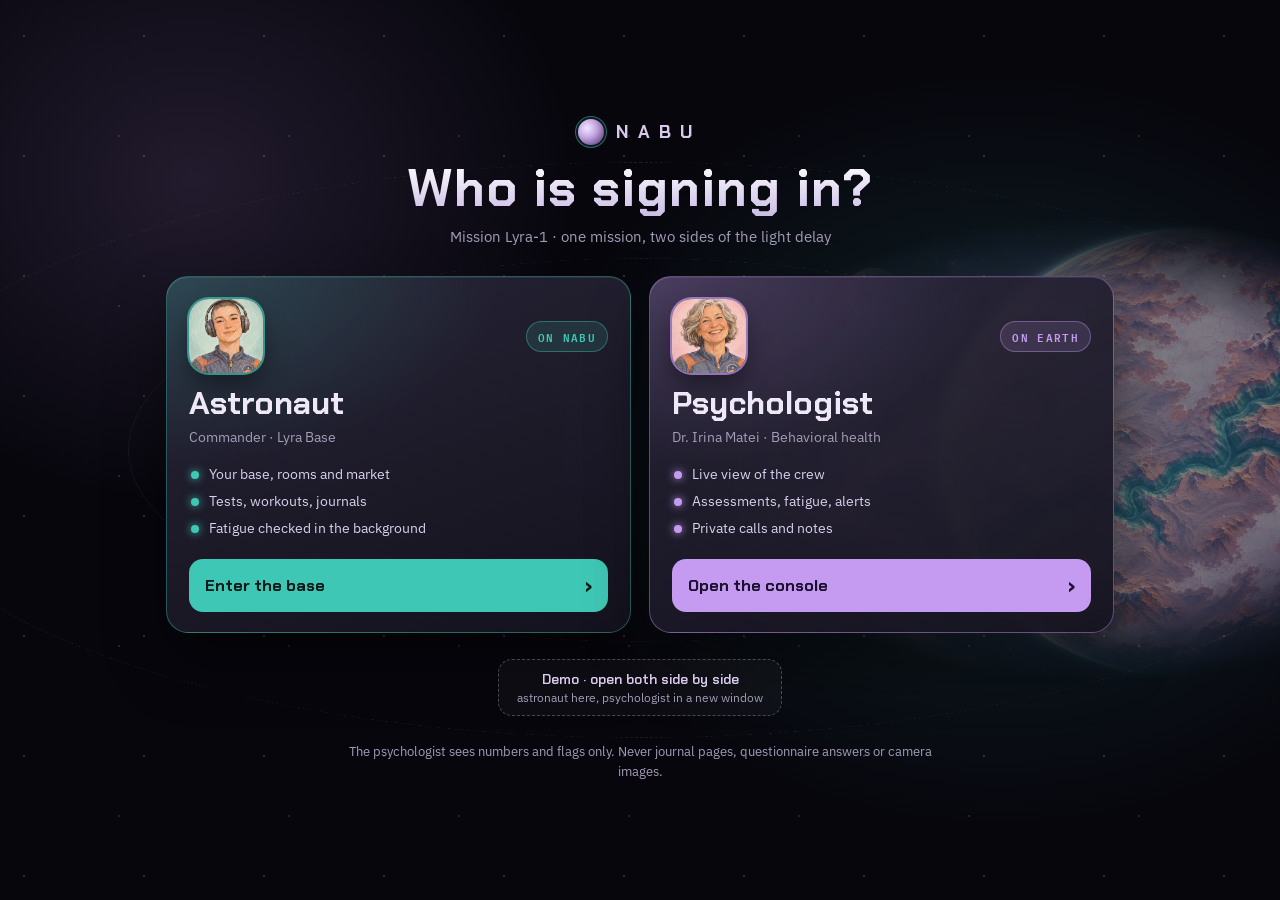
==== index.html @ 581e1020 "Nabu: astronaut health habitat game for NASA Space Apps Co-Authored-By: Claude Opus 5.5 <noreply@ant" ====
<!doctype html>
<html lang="en">
<head>
<meta charset="utf-8">
<meta name="viewport" content="width=device-width, initial-scale=1, viewport-fit=cover">
<title>Nabu</title>
<link rel="icon" href="data:image/svg+xml,%3Csvg xmlns='http://www.w3.org/2000/svg' viewBox='0 0 32 32'%3E%3Ccircle cx='16' cy='16' r='14' fill='%23c3a7e0'/%3E%3Ccircle cx='12' cy='12' r='5' fill='%23f3e6ff'/%3E%3C/svg%3E">
<link rel="preconnect" href="https://fonts.googleapis.com">
<link rel="preconnect" href="https://fonts.gstatic.com" crossorigin>
<link rel="stylesheet" href="https://fonts.googleapis.com/css2?family=Chakra+Petch:wght@500;600;700&family=IBM+Plex+Sans:wght@400;500;600&family=IBM+Plex+Mono:wght@400;500&family=Caveat:wght@400;600;700&display=swap">
<link rel="stylesheet" href="styles.css">
</head>
<body>
  <header class="hud">
    <button class="brand" id="brand" title="Back to the planet">
      <span class="brand-mark" aria-hidden="true"></span>
      <span class="brand-name">NABU</span>
    </button>
    <div class="hud-mission">
      <div class="hud-label">Mission Lyra-1</div>
      <div class="hud-day"><span id="hud-day">Day 1</span> <span class="hud-sep">/</span> <span id="hud-phase">Launch</span></div>
    </div>
    <div class="hud-spacer"></div>
    <button class="hud-coins" id="hud-coins" title="Earn coins">
      <span class="coin" aria-hidden="true"></span>
      <span id="hud-coins-val">0</span>
      <span class="hud-coins-plus">+</span>
    </button>
    <span class="cam-dot" id="cam-dot" hidden title="The camera measures fatigue in the background (numbers only, no images)"><i></i>camera</span>
    <div class="hud-sim">
      <button class="ghost" id="btn-next-day" title="Simulate one day passing (demo)">Next day ▸</button>
    </div>
  </header>

  <main class="stage" id="stage">
    <!-- PLANET -->
    <section class="view view-planet" id="view-planet">
      <div class="crumbs"><span>Nabu</span> <span>/</span> <span>Planet surface</span></div>
      <div class="map frame" id="map">
        <div class="scene">
          <img src="assets/map.webp" alt="The surface of planet Nabu from above, with the crews' bases">
          <div class="map-markers" id="map-markers"></div>
        </div>
        <div class="infocard" id="map-card" hidden></div>
      </div>
      <div class="view-caption">
        <h1>Planet Nabu</h1>
        <p>Seven crews, on seven ships, at the same time. Click your base to descend, or the others to read their journal.</p>
      </div>
    </section>

    <!-- BASE -->
    <section class="view view-base" id="view-base" hidden>
      <div class="crumbs"><button class="link" data-go="planet">Nabu</button> <span>/</span> <span>Lyra Base</span></div>
      <div class="base-wrap">
        <div class="base frame" id="base">
          <div class="scene">
            <img src="assets/base.webp" alt="Lyra Base from above: the central hub and five module sites" id="base-img">
            <div class="base-markers" id="base-markers"></div>
          </div>
          <div class="infocard" id="base-card" hidden></div>
        </div>
        <aside class="base-side">
          <h2>Lyra Base</h2>
          <p class="muted">You start with one module. The other sites stay a mystery until you build them with coins as the mission goes on.</p>
          <ol class="module-list" id="module-list"></ol>
          <div class="wellness" id="wellness-card"></div>
        </aside>
      </div>
    </section>

    <!-- CORRIDOR: the tube between rooms -->
    <section class="view view-corridor" id="view-corridor" hidden>
      <div class="crumbs"><button class="link" data-go="planet">Nabu</button> <span>/</span> <button class="link" data-go="base">Lyra Base</button> <span>/</span> <span>Connecting tube</span></div>
      <div class="corr frame" id="corr" data-state="open">
        <div class="scene">
          <img src="assets/corridor.webp" alt="Inside the connecting tube, looking at a round hatch">
          <div class="hatch-ring" aria-hidden="true"></div>
          <img class="hatch-lock" id="hatch-lock" src="assets/lock.webp" alt="Padlock" hidden>
        </div>
        <video id="corr-v" muted playsinline hidden></video>
        <div class="corr-sign" aria-live="polite"><span id="corr-name">Bedroom</span></div>
        <button class="corr-arrow prev" id="corr-prev" aria-label="Previous hatch">‹</button>
        <button class="corr-arrow next" id="corr-next" aria-label="Next hatch">›</button>
        <button class="corr-back" id="corr-back">‹ Back</button>
        <div class="hatch-plaque" id="hatch-plaque"></div>
        <nav class="tubemap" id="tubemap" aria-label="Tube map"></nav>
      </div>
    </section>

    <!-- ROOM -->
    <section class="view view-room" id="view-room" hidden>
      <div class="crumbs"><button class="link" data-go="planet">Nabu</button> <span>/</span> <button class="link" data-go="base">Lyra Base</button> <span>/</span> <span id="room-name">Module</span></div>
      <div class="room-stage">
        <button class="room-nav prev" id="room-prev" aria-label="Previous room">‹</button>
        <div class="room frame" id="room">
          <div class="scene">
            <img id="room-img" src="assets/room-living.webp" alt="">
            <div class="room-tint" id="room-tint"></div>
            <div class="room-decor" id="room-decor"></div>
            <div class="room-hotspots" id="room-hotspots"></div>
            <div class="wall-ui" id="wall-ui" hidden></div>
            <div id="tv-layer" hidden>
              <div id="tv-glass">
                <iframe id="tv-app" title="Nabu Health on the TV"></iframe>
                <div class="tv-beam"></div><div class="tv-sheen"></div>
                <div id="tv-osd" role="status" aria-live="polite"></div>
              </div>
            </div>
          </div>
          <div id="tv-kbwrap" hidden><div id="tv-kb" aria-label="Keyboard: only Backspace works"></div></div>
          <div class="room-ui" id="room-ui"></div>
          <canvas id="dust" aria-hidden="true"></canvas>
          <div class="doorwipe" id="doorwipe" aria-hidden="true"></div>
          <div class="room-banner" id="room-banner" hidden></div>
          <div class="room-caption" id="room-caption"></div>
      <div class="room-bar overlay">
        <div class="room-bar-group">
          <span class="hud-label">Light</span>
          <div class="seg" id="light-seg">
            <button data-light="warm">Warm</button><button data-light="neutral">Neutral</button><button data-light="cool">Cool</button>
          </div>
        </div>
        <button class="primary" id="btn-shop">Market</button>
        <button class="secondary" id="btn-earn">Earn coins</button>
        
      </div>
        </div>
        <button class="room-nav next" id="room-next" aria-label="Next room">›</button>
      </div>
      <div class="filmstrip" id="filmstrip"></div>
      <nav class="roomline" id="roomline" aria-label="Go straight to a room"></nav>
    </section>
  </main>

  <!-- PANEL (drawer) -->
  <div class="scrim" id="scrim" hidden></div>
  <aside class="panel" id="panel" hidden aria-modal="true" role="dialog">
    <span class="tab-cam" aria-hidden="true"></span>
    <div class="panel-head">
      <button class="ghost" id="panel-back" hidden>‹ Back</button>
      <h2 id="panel-title">Panel</h2>
      <button class="ghost close" id="panel-close" aria-label="Close">✕</button>
    </div>
    <div class="panel-body" id="panel-body"></div>
  </aside>

  <div class="toasts" id="toasts" aria-live="polite"></div>

  <!-- ACCOUNT GATE: astronaut or psychologist -->
  <div class="gate" id="gate">
    <div class="gate-bg" aria-hidden="true"><img src="assets/planet-space.webp" alt=""><i class="gate-glow"></i><i class="gate-orbit o1"></i><i class="gate-orbit o2"></i></div>
    <div class="gate-in">
      <div class="gate-brand"><span class="brand-mark"></span><span>NABU</span></div>
      <h1 class="gate-title">Who is signing in?</h1>
      <p class="gate-sub">Mission Lyra-1 · one mission, two sides of the light delay</p>
      <div class="gate-cards">
        <button class="gate-card astro" id="gate-astro" style="--d:.15s">
          <span class="gc-shine"></span>
          <span class="gc-top"><span class="av gc-av" style="--ax:2;--ay:3"></span><span class="gc-tag">On Nabu</span></span>
          <span class="gc-name">Astronaut</span>
          <span class="gc-who">Commander · Lyra Base</span>
          <span class="gc-list"><i>Your base, rooms and market</i><i>Tests, workouts, journals</i><i>Fatigue checked in the background</i></span>
          <span class="gc-go">Enter the base <b>›</b></span>
        </button>
        <button class="gate-card psy" id="gate-psy" style="--d:.28s">
          <span class="gc-shine"></span>
          <span class="gc-top"><span class="av gc-av" style="--ax:3;--ay:3"></span><span class="gc-tag">On Earth</span></span>
          <span class="gc-name">Psychologist</span>
          <span class="gc-who">Dr. Irina Matei · Behavioral health</span>
          <span class="gc-list"><i>Live view of the crew</i><i>Assessments, fatigue, alerts</i><i>Private calls and notes</i></span>
          <span class="gc-go">Open the console <b>›</b></span>
        </button>
      </div>
      <button class="gate-both" id="gate-both">Demo · open both side by side <span>astronaut here, psychologist in a new window</span></button>
      <p class="gate-foot">The psychologist sees numbers and flags only. Never journal pages, questionnaire answers or camera images.</p>
    </div>
  </div>

  <!-- INTRO -->
  <div class="intro" id="intro">
    <div class="scene"><img id="intro-planet" src="assets/planet-space.webp" alt="Planet Nabu seen from orbit"></div>
    <canvas id="intro-stars" aria-hidden="true"></canvas>
    <div class="intro-vignette" aria-hidden="true"></div>
    <div class="intro-copy">
      <div class="intro-ey">Mission Lyra-1 · 180 days</div>
      <h1 class="intro-logo" aria-label="Nabu"><span>N</span><span>A</span><span>B</span><span>U</span></h1>
      <p class="intro-sub">Your base on a faraway planet. Look after yourself, and it grows with you.</p>
      <div class="intro-actions"><button class="primary intro-go" id="intro-go">Begin descent <span>▸</span></button><button class="link" id="intro-skip">Skip intro</button></div>
    </div>
  </div>

  <!-- Cloud gate: the intro clip ends in clouds, which part over the surface -->
  <div class="cloudgate" id="cloudgate" hidden aria-hidden="true">
    <img id="cg-map" class="cg-map" src="assets/map.webp" alt="">
    <img id="cg-sea" class="cg-sea" src="assets/clouds.webp" alt="">
    <img id="cg-left" class="cg-bank left" src="assets/cloud-bank.webp" alt="">
    <img id="cg-right" class="cg-bank right" src="assets/cloud-bank.webp" alt="">
    <img id="cg-mist" class="cg-mist" src="assets/cloud-wisp.webp" alt="">
  </div>

  <!-- In-frame clip: plays inside the current view's frame and glides to the next view's frame -->
  <div class="flight" id="flight" hidden>
    <video id="flight-v" muted playsinline preload="auto"></video>
    <div class="flight-title" id="flight-title"></div>
    <button class="flight-skip" id="flight-skip">Skip ▸</button>
  </div>

  <!-- Cinematic transition: a Higgsfield clip, or a CSS zoom if the clip is missing -->
  <div class="cine" id="cine" hidden>
    <video id="cine-v" muted playsinline preload="auto"></video>
    <div class="cine-title" id="cine-title"></div>
    <button class="cine-skip" id="cine-skip">Skip ▸</button>
  </div>

  <script>window.NABU_EMBED = true;</script>
  <script src="monitor.js"></script>
  <script type="module" src="app.js"></script>
</body>
</html>
---- styles.css ----
/* Nabu — layout: fixed HUD over a full-bleed stage (planet map → base → room), tools open in a right drawer. */
:root {
  --night: #15131f;        /* page ground, deep space indigo */
  --hull: #1f1c2c;         /* panels */
  --hull-2: #2a2639;       /* raised */
  --line: #3a3550;
  --regolith: #d9c9ea;     /* Nabu lavender, primary text tint */
  --fg: #efe9f7;
  --muted: #a59cb8;
  --canyon: #3fc7b5;       /* teal accent from the canyons */
  --canyon-dim: #1f6f66;
  --coin: #f2c14e;
  --rose: #e8798a;         /* warnings */
  --good: #6fd38f;
  --font-display: "Chakra Petch", "Segoe UI", system-ui, sans-serif;
  --font-body: "IBM Plex Sans", "Segoe UI", system-ui, sans-serif;
  --font-mono: "IBM Plex Mono", ui-monospace, Consolas, monospace;
  --r: 10px;
  color-scheme: dark;
}
* { box-sizing: border-box; }
html, body { height: 100%; }
body {
  margin: 0; background: var(--night); color: var(--fg);
  font: 15px/1.5 var(--font-body);
  display: flex; flex-direction: column; overflow: hidden;
}
button { font: inherit; color: inherit; cursor: pointer; }
button:focus-visible, input:focus-visible, textarea:focus-visible, select:focus-visible { outline: 2px solid var(--canyon); outline-offset: 2px; }
[hidden] { display: none !important; }
h1, h2, h3 { font-family: var(--font-display); letter-spacing: .02em; text-wrap: balance; margin: 0; }
.muted { color: var(--muted); }
.small { font-size: 13px; }
.mono { font-family: var(--font-mono); font-variant-numeric: tabular-nums; }

/* buttons */
.primary, .ghost, .secondary {
  border-radius: 8px; padding: 8px 14px; border: 1px solid transparent; font-weight: 500;
}
.primary { background: var(--canyon); color: #062420; border-color: var(--canyon); }
.primary:hover { filter: brightness(1.08); }
.primary:disabled { background: var(--hull-2); color: var(--muted); border-color: var(--line); cursor: not-allowed; }
.secondary { background: var(--hull-2); border-color: var(--line); }
.secondary:hover { border-color: var(--canyon-dim); }
.ghost { background: transparent; border-color: var(--line); color: var(--regolith); }
.ghost:hover { border-color: var(--canyon-dim); }
.link { background: none; border: 0; padding: 0; color: var(--canyon); }
.link:hover { text-decoration: underline; }

/* HUD */
.hud {
  display: flex; align-items: center; gap: 14px; flex-wrap: wrap;
  padding: 10px max(16px, env(safe-area-inset-right, 0px)) 10px max(16px, env(safe-area-inset-left, 0px));
  background: linear-gradient(180deg, #1b1828, #15131f); border-bottom: 1px solid var(--line);
  position: relative; z-index: 5;
}
.brand { display: flex; align-items: center; gap: 10px; background: none; border: 0; padding: 0; }
.brand-mark { width: 26px; height: 26px; border-radius: 50%;
  background: radial-gradient(circle at 35% 35%, #f3e6ff, #c3a7e0 40%, #7a5c9c 75%); box-shadow: 0 0 0 2px var(--night), 0 0 0 3px var(--canyon-dim); }
.brand-name { font-family: var(--font-display); font-weight: 700; font-size: 20px; letter-spacing: .22em; }
.hud-label { font-size: 11px; text-transform: uppercase; letter-spacing: .12em; color: var(--muted); }
.hud-day { font-family: var(--font-display); font-weight: 600; }
.hud-sep { color: var(--line); }
.hud-spacer { flex: 1; }
.hud-token, .hud-coins {
  display: flex; align-items: center; gap: 8px; padding: 6px 12px; border-radius: 999px;
  background: var(--hull); border: 1px solid var(--line);
}
.hud-token:hover, .hud-coins:hover { border-color: var(--canyon-dim); }
.tk-sym { font-family: var(--font-display); font-weight: 700; color: var(--canyon); }
.tk-val { font-family: var(--font-mono); }
.tk-chg { font-family: var(--font-mono); font-size: 12px; }
.up { color: var(--good); } .down { color: var(--rose); }
.hud-coins { font-family: var(--font-mono); font-weight: 500; font-size: 16px; }
.hud-coins-plus { width: 20px; height: 20px; border-radius: 50%; display: grid; place-items: center; background: var(--coin); color: #3a2a00; font-weight: 700; font-size: 14px; line-height: 1; }
.coin { width: 16px; height: 16px; border-radius: 50%; background: radial-gradient(circle at 35% 35%, #fff2c4, var(--coin) 55%, #b9851b); box-shadow: inset 0 0 0 2px #d9a22e; display: inline-block; flex: none; }
.coin-pop { animation: pop .5s ease; }
@keyframes pop { 40% { transform: scale(1.18); } }

/* stage & views */
.stage { flex: 1; position: relative; overflow: auto; }
.view { min-height: 100%; padding: 16px max(16px, env(safe-area-inset-right, 0px)) 24px max(16px, env(safe-area-inset-left, 0px)); display: flex; flex-direction: column; gap: 14px; animation: fadein .35s ease; }
@keyframes fadein { from { opacity: .4; transform: scale(.985); } }
.crumbs { display: flex; gap: 8px; align-items: center; color: var(--muted); font-size: 14px; flex-wrap: wrap; }

/* planet */
.view-planet { align-items: center; justify-content: center; }
.map { position: relative; width: min(100%, 1200px, calc((100vh - 200px) * 1.787)); border-radius: 14px; overflow: hidden; box-shadow: 0 20px 60px rgba(0,0,0,.5); }
.map img { display: block; width: 100%; }
.map-markers { position: absolute; inset: 0; }
.base-marker { position: absolute; transform: translate(-50%, -50%); width: 9%; aspect-ratio: 1; border-radius: 50%; border: 2px dashed rgba(255,255,255,.0); background: none; padding: 0; }
.base-marker:hover, .base-marker:focus-visible { border-color: rgba(255,255,255,.75); }
.base-marker.mine { border: 2px solid var(--canyon); box-shadow: 0 0 0 6px rgba(63,199,181,.18); animation: pulse 2.4s ease-in-out infinite; }
@keyframes pulse { 50% { box-shadow: 0 0 0 12px rgba(63,199,181,.05); } }
.base-tag { position: absolute; left: 50%; top: 100%; transform: translate(-50%, 4px); white-space: nowrap; font-family: var(--font-display); font-size: 12px; font-weight: 600; padding: 2px 8px; border-radius: 6px; background: rgba(21,19,31,.82); color: var(--fg); pointer-events: none; }
.base-tag b { color: var(--canyon); font-weight: 700; }
.base-marker.mine .base-tag { background: var(--canyon); color: #062420; }
.view-caption { max-width: 640px; text-align: center; }
.view-caption h1 { font-size: 28px; }
.view-caption p { color: var(--muted); margin: 6px 0 0; }

/* base */
.base-wrap { display: grid; grid-template-columns: minmax(0, 1fr) 340px; gap: 20px; align-items: start; }
.base { position: relative; width: min(100%, calc(100vh - 190px)); aspect-ratio: 1; border-radius: 14px; overflow: hidden; justify-self: center; box-shadow: 0 20px 60px rgba(0,0,0,.5); }
.base img { width: 100%; height: 100%; display: block; transition: filter .6s ease; }
.base-markers { position: absolute; inset: 0; }
.module { position: absolute; transform: translate(-50%, -50%); border-radius: 50%; padding: 0; border: 2px solid transparent; background: transparent; display: grid; place-items: center; }
.module:hover, .module:focus-visible { border-color: var(--canyon); background: rgba(63,199,181,.12); }
.module.locked { background: rgba(14,12,22,.72); border: 2px dashed #6b6386; backdrop-filter: grayscale(1); }
.module.locked:hover { border-color: var(--coin); }
.module-label { font-family: var(--font-display); font-weight: 600; font-size: 13px; padding: 3px 8px; border-radius: 6px; background: rgba(21,19,31,.85); text-align: center; line-height: 1.25; }
.module.locked .module-label { background: none; color: var(--regolith); }
.module-label small { display: block; font-family: var(--font-mono); font-weight: 400; font-size: 11px; color: var(--coin); }
.base-side { background: var(--hull); border: 1px solid var(--line); border-radius: 14px; padding: 18px; display: flex; flex-direction: column; gap: 12px; min-width: 0; }
.module-list { list-style: none; margin: 0; padding: 0; display: flex; flex-direction: column; gap: 6px; }
.module-list li { display: flex; justify-content: space-between; gap: 8px; align-items: center; padding: 8px 10px; border-radius: 8px; background: var(--hull-2); font-size: 14px; }
.module-list li .st { font-family: var(--font-mono); font-size: 12px; color: var(--muted); }
.module-list li.open .st { color: var(--good); }
.wellness { border-top: 1px solid var(--line); padding-top: 12px; }
.wellness h3 { font-size: 15px; margin-bottom: 6px; }
.wellness p { margin: 0; font-size: 14px; color: var(--regolith); }

/* room */
.room { position: relative; width: min(calc(100% - 108px), calc((100vh - 300px) * 1.787)); aspect-ratio: 1344 / 752; border-radius: 14px; overflow: hidden; align-self: center; box-shadow: 0 20px 60px rgba(0,0,0,.5); max-width: 100%; }
.room img { width: 100%; height: 100%; display: block; object-fit: cover; transition: filter .6s ease; }
.room-tint { position: absolute; inset: 0; pointer-events: none; mix-blend-mode: soft-light; transition: background .5s; }
.room-hotspots, .room-decor { position: absolute; inset: 0; }
.room-decor { pointer-events: none; }
.hotspot { position: absolute; transform: translate(-50%, -50%); display: flex; align-items: center; gap: 8px; padding: 7px 12px 7px 8px; border-radius: 999px; border: 1px solid rgba(255,255,255,.35); background: rgba(21,19,31,.78); font-family: var(--font-display); font-weight: 600; font-size: 14px; white-space: nowrap; }
.hotspot::before { content: ""; width: 12px; height: 12px; border-radius: 50%; background: var(--canyon); box-shadow: 0 0 0 4px rgba(63,199,181,.3); animation: pulse 2s infinite; }
.hotspot:hover { background: var(--canyon); color: #062420; }
.decor { position: absolute; transform: translate(-50%, -100%); width: 9%; pointer-events: auto; cursor: grab; touch-action: none; filter: drop-shadow(0 6px 6px rgba(0,0,0,.35)); }
.decor:active { cursor: grabbing; }
.decor svg { width: 100%; height: auto; display: block; }
.room-bar { display: flex; align-items: center; gap: 14px; flex-wrap: wrap; justify-content: center; }
.room-bar-group { display: flex; align-items: center; gap: 8px; }
.seg { display: inline-flex; border: 1px solid var(--line); border-radius: 8px; overflow: hidden; }
.seg button { background: var(--hull); border: 0; padding: 6px 12px; color: var(--muted); }
.seg button.on { background: var(--hull-2); color: var(--fg); box-shadow: inset 0 -2px 0 var(--canyon); }

/* panel */
.scrim { position: fixed; inset: 0; background: rgba(8,6,14,.55); z-index: 48; }
.panel { position: fixed; top: 0; right: 0; bottom: 0; width: min(640px, 100%); z-index: 49; background: var(--hull); border-left: 1px solid var(--line); display: flex; flex-direction: column; animation: slidein .25s ease; padding-top: env(safe-area-inset-top, 0px); }
@keyframes slidein { from { transform: translateX(30px); opacity: .5; } }
.panel-head { display: flex; align-items: center; gap: 10px; padding: 14px 18px; border-bottom: 1px solid var(--line); }
.panel-head h2 { flex: 1; font-size: 20px; }
.close { padding: 4px 10px; }
.panel-body { flex: 1; overflow: auto; padding: 18px 18px 40px; display: flex; flex-direction: column; gap: 16px; }
.section-label { font-size: 11px; text-transform: uppercase; letter-spacing: .12em; color: var(--muted); margin: 6px 0 -6px; }
.card { background: var(--hull-2); border: 1px solid var(--line); border-radius: var(--r); padding: 14px; display: flex; flex-direction: column; gap: 8px; min-width: 0; }
.card h3 { font-size: 16px; }
.card p { margin: 0; }
.row { display: flex; gap: 10px; align-items: center; flex-wrap: wrap; }
.row.between { justify-content: space-between; }
.grid2 { display: grid; grid-template-columns: repeat(2, minmax(0, 1fr)); gap: 10px; }
.tile { text-align: left; background: var(--hull-2); border: 1px solid var(--line); border-radius: var(--r); padding: 14px; display: flex; flex-direction: column; gap: 4px; }
.tile:hover { border-color: var(--canyon); }
.tile .t { font-family: var(--font-display); font-weight: 600; font-size: 16px; }
.tile .d { font-size: 13px; color: var(--muted); }
.tile .r { font-family: var(--font-mono); font-size: 13px; color: var(--coin); margin-top: 4px; }
.tile.done { opacity: .7; }
.tile.done .r { color: var(--good); }
.pill { display: inline-flex; align-items: center; gap: 6px; font-size: 12px; padding: 2px 8px; border-radius: 999px; background: var(--night); border: 1px solid var(--line); color: var(--muted); }
.pill.good { color: var(--good); border-color: #2f6b45; }
.pill.warn { color: var(--coin); border-color: #6b5520; }
.pill.bad { color: var(--rose); border-color: #6b2f3a; }
.pill.private { color: var(--canyon); border-color: var(--canyon-dim); }
.card > .pill, .tile > .pill { align-self: flex-start; }
.check { display: flex; gap: 10px; align-items: flex-start; padding: 10px; border-radius: 8px; background: var(--night); border: 1px solid var(--line); }
.check input { margin-top: 3px; accent-color: var(--canyon); width: 18px; height: 18px; flex: none; }
.check .meta { font-family: var(--font-mono); font-size: 12px; color: var(--coin); margin-left: auto; white-space: nowrap; }
.check.done { opacity: .65; }
.bar { height: 8px; border-radius: 999px; background: var(--night); overflow: hidden; }
.bar > i { display: block; height: 100%; background: var(--canyon); border-radius: inherit; transition: width .4s; }
textarea, input[type=text], input[type=number], select { width: 100%; background: var(--night); color: var(--fg); border: 1px solid var(--line); border-radius: 8px; padding: 10px 12px; font: inherit; }
textarea { min-height: 180px; resize: vertical; line-height: 1.6; }
label.f { display: flex; flex-direction: column; gap: 6px; font-size: 13px; color: var(--muted); }
.entry { padding: 12px; border-radius: 8px; background: var(--night); border: 1px solid var(--line); }
.entry .when { font-family: var(--font-mono); font-size: 12px; color: var(--muted); }
.entry p { margin: 6px 0 0; white-space: pre-wrap; }
.book { display: flex; gap: 12px; align-items: flex-start; }
.book-cover { width: 54px; height: 74px; border-radius: 4px 8px 8px 4px; flex: none; display: grid; place-items: end start; padding: 6px; font-family: var(--font-display); font-size: 10px; font-weight: 700; color: rgba(255,255,255,.9); box-shadow: inset 4px 0 0 rgba(0,0,0,.25); }
.chapter { border-left: 2px solid var(--canyon-dim); padding: 4px 0 4px 12px; }
.chapter h4 { margin: 0; font-family: var(--font-display); font-size: 15px; }
.chapter p { margin: 6px 0 0; white-space: pre-wrap; color: var(--regolith); }
.reactions { display: flex; gap: 6px; margin-top: 8px; flex-wrap: wrap; }
.reactions button { background: var(--night); border: 1px solid var(--line); border-radius: 999px; padding: 2px 10px; font-size: 13px; color: var(--muted); }
.reactions button.on { border-color: var(--canyon); color: var(--canyon); }
table.data { width: 100%; border-collapse: collapse; font-size: 13px; }
table.data th, table.data td { text-align: left; padding: 6px 8px; border-bottom: 1px solid var(--line); }
table.data th { font-weight: 500; color: var(--muted); font-size: 12px; text-transform: uppercase; letter-spacing: .06em; }
table.data td.n { font-family: var(--font-mono); font-variant-numeric: tabular-nums; }
.scroll-x { overflow-x: auto; }
.chart { width: 100%; height: auto; display: block; }
.legend { display: flex; flex-wrap: wrap; gap: 6px 14px; font-size: 12px; color: var(--muted); }
.legend span { display: inline-flex; align-items: center; gap: 6px; }
.legend i { width: 12px; height: 3px; border-radius: 2px; display: inline-block; }
.podium { display: grid; grid-template-columns: repeat(3, 1fr); gap: 8px; align-items: end; text-align: center; }
.podium div { background: var(--night); border: 1px solid var(--line); border-radius: 8px 8px 0 0; padding: 8px 4px; font-size: 13px; }
.podium .p1 { min-height: 110px; border-color: var(--coin); }
.podium .p2 { min-height: 86px; }
.podium .p3 { min-height: 70px; }
.podium b { font-family: var(--font-display); display: block; font-size: 15px; }
.slider-row { display: grid; grid-template-columns: 130px 1fr 34px; gap: 10px; align-items: center; font-size: 14px; }
.slider-row input { accent-color: var(--canyon); width: 100%; }

/* games */
.arena { position: relative; height: 300px; border-radius: var(--r); background: radial-gradient(ellipse at 50% 120%, #3b2d55, #120f1c 70%); border: 1px solid var(--line); overflow: hidden; user-select: none; display: grid; place-items: center; text-align: center; }
.arena .msg { font-family: var(--font-display); font-size: 18px; padding: 0 20px; }
.meteor { position: absolute; width: 64px; height: 64px; border-radius: 50%; background: radial-gradient(circle at 35% 35%, #ffe2b8, #f08a4b 50%, #7a2e1a); box-shadow: 0 0 30px 8px rgba(240,138,75,.45); transform: translate(-50%, -50%); }
.panelgrid { display: grid; grid-template-columns: repeat(3, 72px); gap: 10px; justify-content: center; }
.panelgrid button { width: 72px; height: 72px; border-radius: 10px; background: #241f33; border: 1px solid var(--line); }
.panelgrid button.lit { background: var(--canyon); box-shadow: 0 0 20px rgba(63,199,181,.6); }
.panelgrid button.bad { background: var(--rose); }

/* exercise */
.cam { position: relative; border-radius: var(--r); overflow: hidden; background: #000; aspect-ratio: 4/3; }
.cam video, .cam canvas { position: absolute; inset: 0; width: 100%; height: 100%; object-fit: cover; transform: scaleX(-1); }
.cam-overlay { position: absolute; left: 10px; right: 10px; top: 10px; display: flex; justify-content: space-between; align-items: flex-start; gap: 8px; pointer-events: none; }
.counter { font-family: var(--font-display); font-weight: 700; font-size: 44px; line-height: 1; padding: 8px 14px; border-radius: 10px; background: rgba(21,19,31,.8); }
.counter small { display: block; font-size: 12px; font-weight: 500; color: var(--muted); font-family: var(--font-body); }
.counter.flash-good { background: rgba(47,140,80,.9); }
.counter.flash-bad { background: rgba(170,60,75,.9); }
.cam-tip { font-size: 14px; padding: 8px 12px; border-radius: 8px; background: rgba(21,19,31,.85); max-width: 60%; }
.cam-empty { position: absolute; inset: 0; display: grid; place-items: center; text-align: center; color: var(--muted); padding: 20px; }
.reps { display: flex; gap: 4px; flex-wrap: wrap; }
.reps i { width: 18px; height: 18px; border-radius: 4px; background: var(--night); border: 1px solid var(--line); }
.reps i.ok { background: var(--good); border-color: var(--good); }
.reps i.no { background: var(--rose); border-color: var(--rose); }

/* ── cinematic layer ── */
.frame { position: relative; }
.scene { position: relative; width: 100%; height: 100%; transform-origin: 50% 50%; animation: drift 40s ease-in-out infinite alternate; }
@keyframes drift { from { transform: scale(1) translate(0, 0); } to { transform: scale(1.045) translate(-1.1%, -0.7%); } }
.scene.arrive { animation: arrive 1.1s cubic-bezier(.2,.7,.2,1) both, drift 40s 1.1s ease-in-out infinite alternate; }
@keyframes arrive { from { transform: scale(1.14); filter: blur(6px) brightness(.6); } to { transform: scale(1); filter: none; } }
.scene.dive { animation: none; transition: transform .9s cubic-bezier(.6,0,.4,1), filter .9s ease; filter: brightness(.25) blur(3px); }
.infocard {
  position: absolute; z-index: 3; width: 230px; padding: 12px 14px; border-radius: 10px; pointer-events: none;
  background: rgba(17,15,26,.86); border: 1px solid rgba(217,201,234,.25); backdrop-filter: blur(8px);
  box-shadow: 0 16px 40px rgba(0,0,0,.45); animation: cardin .25s ease both; font-size: 13px; color: var(--regolith);
}
@keyframes cardin { from { opacity: 0; transform: translateY(6px); } }
.infocard .ey { font-size: 10px; text-transform: uppercase; letter-spacing: .16em; color: var(--muted); }
.infocard .nm { font-family: var(--font-display); font-weight: 700; font-size: 18px; color: var(--fg); margin: 2px 0 6px; }
.infocard .kv { display: grid; grid-template-columns: repeat(3, 1fr); gap: 6px; padding: 8px 0; border-block: 1px solid rgba(217,201,234,.15); margin-bottom: 6px; }
.infocard .kv b { display: block; font-family: var(--font-mono); font-weight: 500; font-size: 14px; color: var(--fg); }
.infocard .kv span { font-size: 10px; color: var(--muted); text-transform: uppercase; letter-spacing: .08em; }
.infocard .cta { color: var(--canyon); font-weight: 500; }
.room::after { content: ""; position: absolute; inset: auto 0 0 0; height: 32%; background: linear-gradient(transparent, rgba(10,8,18,.7)); pointer-events: none; z-index: 1; }
.room-caption { position: absolute; left: 18px; bottom: 16px; z-index: 2; pointer-events: none; text-shadow: 0 2px 12px rgba(0,0,0,.6); animation: cardin .8s .3s ease both; }
.room-caption .ey { font-size: 11px; text-transform: uppercase; letter-spacing: .2em; color: rgba(255,255,255,.75); }
.room-caption .nm { font-family: var(--font-display); font-weight: 600; font-size: clamp(20px, 3vw, 34px); color: #fff; line-height: 1.1; }
.cine { position: fixed; inset: 0; z-index: 60; background: #000; opacity: 0; transition: opacity .45s ease; display: grid; place-items: center; }
.cine.in { opacity: 1; }
.cine.out { opacity: 0; transition-duration: .7s; }
.cine video { position: absolute; inset: 0; width: 100%; height: 100%; object-fit: cover; }
.cine-title { position: absolute; left: max(28px, env(safe-area-inset-left, 0px)); bottom: calc(36px + env(safe-area-inset-bottom, 0px)); text-shadow: 0 2px 18px rgba(0,0,0,.7); }
.cine-title .ey { font-size: 12px; text-transform: uppercase; letter-spacing: .24em; color: rgba(255,255,255,.75); animation: cardin .6s .3s ease both; }
.cine-title .nm { font-family: var(--font-display); font-weight: 700; font-size: clamp(30px, 5vw, 56px); color: #fff; animation: cardin .7s .5s ease both; }
.cine-skip { position: absolute; right: max(20px, env(safe-area-inset-right, 0px)); bottom: calc(28px + env(safe-area-inset-bottom, 0px)); background: rgba(0,0,0,.45); color: #fff; border: 1px solid rgba(255,255,255,.35); border-radius: 999px; padding: 8px 16px; }

/* ── animated notebook ── */
.notebook {
  --ink: #233a86; --paper: #fbf5e6; --rule: #c5d3ea; --margin: #e49a9a; --lh: 34px;
  position: relative; color: var(--ink); font-family: "Caveat", "Segoe Print", cursive; font-size: 25px; line-height: var(--lh);
  background-color: var(--paper);
  background-image:
    linear-gradient(90deg, transparent 58px, var(--margin) 58px, var(--margin) 60px, transparent 60px),
    repeating-linear-gradient(180deg, transparent 0, transparent calc(var(--lh) - 1px), var(--rule) calc(var(--lh) - 1px), var(--rule) var(--lh));
  background-position: 0 0, 0 var(--rule-offset, 26px);
  padding: 26px 22px 30px 74px; border-radius: 4px 14px 14px 4px;
  box-shadow: inset 18px 0 30px -18px rgba(80,60,30,.35), 0 18px 40px rgba(0,0,0,.45), 0 2px 0 #e7dcc3, 0 4px 0 #d9ccaf;
  perspective: 1800px;
}
.notebook::before { /* spiral */
  content: ""; position: absolute; left: 10px; top: 14px; bottom: 14px; width: 30px;
  background: radial-gradient(circle at 15px 17px, #2a2639 0 6px, transparent 6.5px) 0 0 / 30px var(--lh) repeat-y;
}
.notebook::after {
  content: ""; position: absolute; left: 4px; top: 14px; bottom: 14px; width: 26px; pointer-events: none;
  background: repeating-linear-gradient(180deg, transparent 0 9px, #8d8aa0 9px 12px, #c9c6d6 12px 14px, transparent 14px var(--lh));
  border-radius: 6px; opacity: .9;
}
.nb-head { display: flex; justify-content: space-between; gap: 10px; font-size: 22px; color: #6a5a8c; height: var(--lh); }
.nb-head .lock { font-family: var(--font-body); font-size: 11px; text-transform: uppercase; letter-spacing: .14em; color: #3e8c7f; align-self: center; }
.nb-title { font-weight: 700; font-size: 30px; height: var(--lh); white-space: nowrap; overflow: hidden; text-overflow: ellipsis; }
.nb-input, .nb-line {
  display: block; width: 100%; border: 0; outline: 0; background: transparent; color: var(--ink); caret-color: var(--ink);
  font: inherit; line-height: var(--lh); padding: 0; resize: none; min-height: calc(var(--lh) * 7);
}
.nb-line { min-height: 0; height: var(--lh); font-weight: 700; font-size: 28px; }
.nb-input::placeholder, .nb-line::placeholder { color: #9aa6c4; }
.nb-text { white-space: pre-wrap; overflow-wrap: anywhere; position: relative; }
.nb-text .w { white-space: nowrap; }
.nb-text .c { opacity: 0; display: inline-block; animation: ink .32s ease-out forwards; }
.nb-text .c.sp { width: .28em; }
@keyframes ink { 0% { opacity: 0; filter: blur(2px); transform: translateY(2px) scale(1.15); } 60% { opacity: 1; filter: blur(.3px); } 100% { opacity: 1; filter: none; transform: none; } }
.nb-page { position: relative; transform-origin: left center; backface-visibility: hidden; }
.nb-page.turn { animation: pageturn .75s cubic-bezier(.5,0,.6,1) forwards; }
@keyframes pageturn { 0% { transform: rotateY(0); } 40% { box-shadow: -30px 0 40px rgba(0,0,0,.2); } 100% { transform: rotateY(-100deg); opacity: 0; } }
.nb-page.fresh { animation: pagein .45s ease both; }
@keyframes pagein { from { opacity: 0; transform: translateX(14px); } }
.nb-cover {
  position: absolute; inset: 0; z-index: 4; border-radius: 4px 14px 14px 4px; transform-origin: left center;
  background: radial-gradient(ellipse at 30% 20%, #5a3f7a, #2c1f40 70%); box-shadow: inset 0 0 0 3px #43305e, inset 0 0 0 5px #b89a54;
  display: flex; flex-direction: column; align-items: center; justify-content: center; gap: 6px; color: #e9d7a6;
  animation: coveropen 1.15s .2s cubic-bezier(.6,.05,.3,1) forwards;
}
.nb-cover span { font-family: "Caveat", cursive; font-weight: 700; font-size: 48px; }
.nb-cover small { font-family: var(--font-body); font-size: 11px; letter-spacing: .2em; text-transform: uppercase; opacity: .8; }
@keyframes coveropen { 0% { transform: rotateY(0); } 70% { opacity: 1; } 100% { transform: rotateY(-160deg); opacity: 0; visibility: hidden; } }
.nb-pen { position: absolute; left: 0; top: 0; width: 46px; pointer-events: none; z-index: 5; transition: opacity .4s; filter: drop-shadow(2px 4px 3px rgba(0,0,0,.3)); }
.nb-pen.gone { opacity: 0; }
.nb-entries { display: flex; flex-direction: column; gap: 18px; }
.nb-entry { padding-top: 18px; }
.nb-meta { font-family: var(--font-body); font-size: 12px; color: #6a5a8c; display: flex; gap: 8px; align-items: center; flex-wrap: wrap; line-height: 1.4; margin-top: 6px; }
.nb-react { display: flex; gap: 6px; flex-wrap: wrap; margin-top: 8px; }
.nb-react button { font-family: "Caveat", cursive; font-size: 20px; background: transparent; border: 1.5px solid #b7c3df; color: var(--ink); border-radius: 999px; padding: 0 12px; line-height: 30px; }
.nb-react button.on { background: #233a86; color: var(--paper); border-color: #233a86; }
.nb-actions { display: flex; justify-content: space-between; align-items: center; gap: 10px; flex-wrap: wrap; }
@media (max-width: 520px) { .notebook { font-size: 22px; padding-left: 62px; } }

/* ── rooms: navigation, filmstrip, wall screen, items ── */
.room-stage { display: flex; align-items: center; gap: 10px; justify-content: center; }
.room-stage .room { flex: 0 1 auto; }
.room-nav { flex: none; width: 44px; height: 88px; border-radius: 12px; border: 1px solid var(--line); background: var(--hull); color: var(--regolith); font-size: 30px; line-height: 1; }
.room-nav:hover { border-color: var(--canyon); color: var(--fg); background: var(--hull-2); }
.scene.to-left { animation: none; transition: transform .26s ease-in, opacity .26s ease-in; transform: translateX(-6%) scale(1.02); opacity: 0; }
.scene.to-right { animation: none; transition: transform .26s ease-in, opacity .26s ease-in; transform: translateX(6%) scale(1.02); opacity: 0; }
.scene.from-right { animation: fromR .45s cubic-bezier(.2,.7,.2,1) both, drift 40s .45s ease-in-out infinite alternate; }
.scene.from-left { animation: fromL .45s cubic-bezier(.2,.7,.2,1) both, drift 40s .45s ease-in-out infinite alternate; }
@keyframes fromR { from { transform: translateX(7%) scale(1.02); opacity: 0; } }
@keyframes fromL { from { transform: translateX(-7%) scale(1.02); opacity: 0; } }
.filmstrip { display: flex; gap: 8px; justify-content: center; flex-wrap: wrap; }
.film { width: 112px; aspect-ratio: 16/9; border-radius: 8px; border: 2px solid transparent; background: var(--hull) center/cover no-repeat; position: relative; overflow: hidden; padding: 0; opacity: .7; transition: opacity .2s, border-color .2s, transform .2s; }
.film:hover { opacity: 1; transform: translateY(-2px); }
.film.on { border-color: var(--canyon); opacity: 1; }
.film span { position: absolute; left: 0; right: 0; bottom: 0; font-size: 11px; padding: 2px 6px; background: linear-gradient(transparent, rgba(0,0,0,.75)); text-align: left; }
.film.locked { background: repeating-linear-gradient(45deg, #1f1c2c 0 8px, #24203a 8px 16px); border: 1px dashed #6b6386; display: grid; place-items: center; }
.film.locked span { position: static; background: none; font-family: var(--font-display); font-size: 22px; color: var(--muted); text-align: center; }
/* wall screen: a plain token table sitting exactly on the glass */
.wallscreen { position: absolute; z-index: 30; border: 0; padding: 0; border-radius: 1px; background: linear-gradient(170deg, #101b42 0%, #0a1030 100%); overflow: hidden; color: #d7e4ff; text-align: left; container-type: size; cursor: pointer; transition: box-shadow .25s, filter .25s; }
.wallscreen::after { content: ""; position: absolute; inset: 0; pointer-events: none; background: linear-gradient(115deg, rgba(255,255,255,.08), transparent 35%); }
.wallscreen:hover { filter: brightness(1.12); box-shadow: 0 0 0 2px rgba(63,199,181,.8), 0 0 24px rgba(63,199,181,.35); }
.ws-title { display: flex; justify-content: space-between; align-items: baseline; gap: 4cqw; white-space: nowrap; font: 600 min(10cqh, 8cqw)/1.2 var(--font-display); letter-spacing: .04em; color: #9fe9de; padding-bottom: 3cqh; border-bottom: 1px solid rgba(159,233,222,.25); }
.ws-title span:last-child { color: #7f8fb8; font-weight: 500; font-size: 7cqh; }
.ws-in { position: absolute; inset: 0; padding: 7cqh 8cqw; }
.ws-grid { display: grid; grid-template-columns: 1.1fr 1fr 1fr; column-gap: 3cqw; margin-top: 2cqh; font: 500 min(9.5cqh, 7.2cqw)/1 var(--font-mono); font-variant-numeric: tabular-nums; white-space: nowrap; }
.ws-grid > span { padding: 4.2cqh 0; border-top: 1px solid rgba(255,255,255,.07); overflow: hidden; }
.ws-grid > span.h { border-top: 0; padding: 2cqh 0; font: 500 min(6.4cqh, 5cqw)/1 var(--font-body); color: #7f8fb8; text-transform: uppercase; letter-spacing: .08em; }
.ws-grid > .r { text-align: right; }
.ws-grid > .me { color: #3fc7b5; font-weight: 700; }
.ws-table { width: 100%; border-collapse: collapse; table-layout: fixed; font: 500 7.8cqh/1 var(--font-mono); font-variant-numeric: tabular-nums; margin-top: 1.5cqh; white-space: nowrap; }
.ws-table th { text-align: left; font: 500 5.6cqh/1 var(--font-body); color: #7f8fb8; text-transform: uppercase; letter-spacing: .08em; padding: 2.5cqh 0; }
.ws-table td { padding: 3cqh 0; border-top: 1px solid rgba(255,255,255,.07); }
.ws-table th:nth-child(1) { width: 12%; } .ws-table th:nth-child(2) { width: 24%; } .ws-table th:nth-child(3) { width: 30%; } .ws-table th:nth-child(4) { width: 34%; }
.ws-table th:nth-child(n+3), .ws-table td:nth-child(n+3) { text-align: right; }
.ws-table td:first-child { color: #7f8fb8; width: 10%; }
.ws-table tr.me td { color: #3fc7b5; font-weight: 700; }
.ws-table tr.me td:first-child { color: #3fc7b5; }
.decor img { width: 100%; height: auto; display: block; pointer-events: none; user-select: none; }
.decor { width: auto; transition: filter .2s; }
.decor.lift { filter: drop-shadow(0 14px 12px rgba(0,0,0,.45)) brightness(1.06); z-index: 3; }
.module .pad { position: absolute; inset: 0; width: 100%; height: 100%; object-fit: contain; pointer-events: none; }
.module.locked { background: transparent; border: 0; backdrop-filter: none; }
.module.locked .module-label { position: relative; background: rgba(14,12,22,.82); border-radius: 6px; padding: 3px 8px; margin-top: 46%; }
.module.locked.available::after { content: ""; position: absolute; inset: 6%; border-radius: 50%; box-shadow: 0 0 0 3px var(--coin); animation: pulse 2s infinite; pointer-events: none; }
.module.locked:hover .pad { filter: brightness(1.15); }
.build-hero { display: grid; place-items: center; padding: 10px; background: radial-gradient(circle, #2a2639, transparent 70%); }
.build-hero img { width: min(280px, 70%); animation: spin 40s linear infinite; }
@keyframes spin { to { transform: rotate(360deg); } }
.reveal { text-align: center; display: flex; flex-direction: column; gap: 12px; align-items: center; animation: cardin .6s ease both; }
.reveal .ey { font-size: 12px; letter-spacing: .24em; text-transform: uppercase; color: var(--canyon); }
.reveal .nm { font-family: var(--font-display); font-weight: 700; font-size: 34px; }
.reveal img { width: 100%; max-width: 100%; border-radius: 12px; box-shadow: 0 20px 50px rgba(0,0,0,.5); animation: arrive 1.2s ease both; }

/* ── panel: wide variant, earn menu ── */
.panel.wide { width: min(860px, 100%); }
.earn-hero { display: flex; gap: 16px; align-items: center; justify-content: space-between; flex-wrap: wrap; padding: 16px; border-radius: 14px; background: radial-gradient(ellipse at 0% 0%, rgba(242,193,78,.18), transparent 60%), var(--hull-2); border: 1px solid var(--line); }
.earn-hero p { margin: 0; max-width: 340px; color: var(--regolith); }
.earn-bal { display: flex; align-items: center; gap: 10px; font-family: var(--font-display); font-weight: 700; font-size: 34px; }
.earn-bal.small { font-size: 20px; gap: 6px; }
.coin.big { width: 28px; height: 28px; }
.earn-main { display: grid; grid-template-columns: repeat(2, minmax(0, 1fr)); gap: 12px; }
.earn-grid { display: grid; grid-template-columns: repeat(auto-fill, minmax(180px, 1fr)); gap: 10px; }
.earn-card { text-align: left; display: grid; grid-template-columns: 40px 1fr; grid-template-rows: auto auto auto; column-gap: 12px; row-gap: 2px; align-items: start; padding: 14px; border-radius: 12px; background: var(--hull-2); border: 1px solid var(--line); transition: transform .15s, border-color .15s, background .15s; }
.earn-card:hover { transform: translateY(-2px); border-color: var(--canyon); }
.earn-card .ic { grid-row: 1 / span 3; width: 40px; height: 40px; border-radius: 10px; display: grid; place-items: center; background: rgba(63,199,181,.12); color: var(--canyon); }
.earn-card .ic svg { width: 22px; height: 22px; }
.earn-card .t { font-family: var(--font-display); font-weight: 600; font-size: 16px; }
.earn-card .d { font-size: 13px; color: var(--muted); }
.earn-card .r { font-family: var(--font-mono); font-size: 12px; color: var(--coin); margin-top: 4px; }
.earn-card.hot { background: linear-gradient(140deg, rgba(63,199,181,.16), rgba(63,199,181,.03)), var(--hull-2); border-color: var(--canyon-dim); padding: 18px; }
.earn-card.hot .ic { background: var(--canyon); color: #062420; }
.earn-card.done { opacity: .6; }
.earn-card.done .r { color: var(--good); }

/* ── market ── */
.market-head { display: flex; justify-content: space-between; align-items: center; gap: 12px; }
.market-head b { font-family: var(--font-display); font-size: 18px; }
.seg.tabs { flex-wrap: wrap; }
.market { display: grid; grid-template-columns: repeat(auto-fill, minmax(140px, 1fr)); gap: 10px; }
.mk { position: relative; display: flex; flex-direction: column; gap: 6px; padding: 10px; border-radius: 12px; text-align: left; background: var(--hull-2); border: 1px solid var(--line); transition: transform .15s, border-color .15s; }
.mk:hover { transform: translateY(-3px); border-color: var(--tier); }
.mk-img { aspect-ratio: 1; border-radius: 9px; display: grid; place-items: center; background: radial-gradient(circle at 50% 60%, color-mix(in srgb, var(--tier) 28%, transparent), transparent 70%), #1a1726; overflow: hidden; }
.mk-img img { width: 86%; height: 86%; object-fit: contain; transition: transform .25s; filter: drop-shadow(0 8px 8px rgba(0,0,0,.35)); }
.mk:hover .mk-img img { transform: scale(1.06) rotate(-2deg); }
.mk.locked .mk-img img { filter: brightness(0) opacity(.55); }
.mk.locked .mk-name { color: var(--muted); letter-spacing: .2em; }
.mk-name { font-weight: 600; font-size: 14px; }
.mk-meta { display: flex; justify-content: space-between; align-items: center; font-size: 12px; }
.mk-tier { color: var(--tier); text-transform: uppercase; letter-spacing: .08em; font-size: 10px; font-weight: 600; }
.mk-price { font-family: var(--font-mono); color: var(--coin); display: inline-flex; align-items: center; gap: 4px; }
.mk-price::before { content: ""; width: 10px; height: 10px; border-radius: 50%; background: var(--coin); }
.mk.locked .mk-price::before { display: none; }
.mk.locked .mk-price { color: var(--muted); }
.mk-price.short { color: var(--rose); }
.mk-new { position: absolute; top: 8px; right: 8px; z-index: 1; font-size: 10px; text-transform: uppercase; letter-spacing: .1em; padding: 2px 7px; border-radius: 999px; background: var(--coin); color: #3a2a00; font-weight: 700; }

/* ── desk with two books ── */
.desk { position: relative; display: flex; justify-content: center; align-items: flex-end; gap: clamp(20px, 6vw, 60px); padding: 40px 20px 46px; border-radius: 16px;
  background: linear-gradient(180deg, rgba(0,0,0,.0), rgba(0,0,0,.25)), repeating-linear-gradient(92deg, #8a5a33 0 18px, #93623a 18px 30px, #85552f 30px 52px), #8a5a33;
  box-shadow: inset 0 10px 30px rgba(0,0,0,.35), 0 18px 40px rgba(0,0,0,.4); perspective: 1200px; }
.desk::before { content: ""; position: absolute; left: 6%; top: 10%; width: 140px; height: 140px; border-radius: 50%; background: radial-gradient(circle, rgba(255,220,150,.35), transparent 70%); pointer-events: none; }
.bk { position: relative; border: 0; padding: 0; background: none; transform: rotateX(22deg) rotateZ(var(--rz, -4deg)); transform-style: preserve-3d; transition: transform .3s cubic-bezier(.2,.7,.2,1), filter .3s; filter: drop-shadow(0 18px 14px rgba(0,0,0,.45)); }
.bk:hover, .bk:focus-visible { transform: rotateX(8deg) rotateZ(var(--rz, -4deg)) translateY(-14px) scale(1.04); filter: drop-shadow(0 30px 22px rgba(0,0,0,.5)); }
.bk.opening { transform: rotateX(0) rotateZ(0) translateY(-30px) scale(1.25); opacity: 0; transition: transform .42s ease-in, opacity .42s ease-in; }
.bk-cover { position: relative; z-index: 2; display: flex; flex-direction: column; justify-content: center; align-items: center; gap: 8px; text-align: center; border-radius: 4px 10px 10px 4px; padding: 18px; }
.bk-title { font-family: "Caveat", cursive; font-weight: 700; color: #f1dfae; line-height: 1.05; text-wrap: balance; }
.bk-sub { font-size: 10px; letter-spacing: .18em; text-transform: uppercase; color: rgba(241,223,174,.75); }
.bk-pages { position: absolute; z-index: 1; left: 6px; right: -8px; bottom: -10px; top: 8px; border-radius: 2px 8px 8px 2px; background: repeating-linear-gradient(180deg, #f6eedb 0 2px, #e2d6bb 2px 3px); }
.bk.journal { --rz: -6deg; }
.bk.journal .bk-cover { width: 170px; height: 230px; background: radial-gradient(ellipse at 30% 20%, #6a4a8c, #2c1f40 75%); box-shadow: inset 0 0 0 3px #43305e, inset 8px 0 0 rgba(0,0,0,.25); }
.bk.journal .bk-title { font-size: 40px; }
.bk.journal .bk-cover { padding: 14px 30px 14px 12px; }
.bk.journal .bk-pages { right: -5px; bottom: -6px; }
.bk.journal .band { position: absolute; right: 22px; top: 0; bottom: 0; width: 9px; background: #1c1428; box-shadow: 1px 0 0 rgba(255,255,255,.08); }
.bk.tome { --rz: 4deg; }
.bk.tome .bk-cover { width: 210px; height: 280px; background: radial-gradient(ellipse at 30% 20%, #2f8a7c, #134a44 75%); box-shadow: inset 0 0 0 4px #0f3a35, inset 0 0 0 7px #c9a24a, inset 14px 0 0 rgba(0,0,0,.28); }
.bk.tome .bk-title { font-size: 30px; padding: 0 8px; }
.bk.tome .bk-pages { right: -16px; bottom: -22px; background: repeating-linear-gradient(180deg, #f6eedb 0 2px, #ded1b3 2px 3px); }
.bk.tome .ribbon { position: absolute; left: 64%; bottom: -34px; width: 12px; height: 46px; background: #b0423c; clip-path: polygon(0 0, 100% 0, 100% 100%, 50% 80%, 0 100%); }
.desk-legend { display: grid; grid-template-columns: repeat(2, minmax(0, 1fr)); gap: 12px; }
.desk-legend div { display: flex; flex-direction: column; gap: 2px; padding: 12px; border-radius: 10px; background: var(--hull-2); border: 1px solid var(--line); }
.desk-legend b { font-family: var(--font-display); }
.desk-legend span { font-size: 13px; color: var(--muted); }
.notebook.tome-page { --paper: #fdf8ec; }
.nb-cover.tome { background: radial-gradient(ellipse at 30% 20%, #2f8a7c, #134a44 70%); box-shadow: inset 0 0 0 3px #0f3a35, inset 0 0 0 5px #c9a24a; }

/* ── wall sheets ── */
.wall { position: relative; padding: 46px 20px 30px; border-radius: 16px; background: radial-gradient(ellipse at 50% 0%, rgba(255,214,150,.45), transparent 60%), #d9c3a5; box-shadow: inset 0 0 60px rgba(90,60,30,.35); }
.wire { position: absolute; left: 4%; right: 4%; top: 30px; height: 3px; border-radius: 2px; background: linear-gradient(#c9a24a, #8a6a24); box-shadow: 0 2px 3px rgba(0,0,0,.25); }
.sheets { display: flex; justify-content: center; gap: clamp(12px, 3vw, 28px); flex-wrap: wrap; }
.sheet, .paper { position: relative; text-align: left; font-family: "Caveat", cursive; color: #2b2a4a; background: #fffdf6; border: 0; border-radius: 2px;
  box-shadow: 0 10px 18px rgba(60,40,20,.28), inset 0 -30px 40px -30px rgba(120,90,50,.18); }
.sheet { width: 200px; min-height: 250px; padding: 30px 16px 16px; display: flex; flex-direction: column; gap: 6px; transform: rotate(var(--rot)); transform-origin: 50% 0; transition: transform .3s cubic-bezier(.2,.7,.2,1), box-shadow .3s; }
.sheet:hover, .sheet:focus-visible { transform: rotate(0deg) translateY(4px) scale(1.04); box-shadow: 0 18px 28px rgba(60,40,20,.35); }
.sheet.pick { transform: rotate(0) translateY(40px) scale(1.25); opacity: 0; transition: transform .38s ease-in, opacity .38s ease-in; }
.clip { position: absolute; left: 50%; top: -14px; width: 26px; height: 30px; transform: translateX(-50%); border-radius: 5px 5px 3px 3px; background: linear-gradient(90deg, #a07d2c, #e2c068 45%, #a07d2c); box-shadow: 0 3px 4px rgba(0,0,0,.3); }
.clip::after { content: ""; position: absolute; left: 7px; right: 7px; top: 5px; height: 8px; border-radius: 4px; background: rgba(0,0,0,.2); }
.sh-t { font-weight: 700; font-size: 30px; line-height: 1; padding-bottom: 6px; border-bottom: 2px solid #c94a4a; margin-bottom: 4px; }
.sh-l { display: flex; gap: 8px; align-items: center; font-size: 20px; line-height: 1.2; }
.sh-l i { flex: none; width: 15px; height: 15px; border: 2px solid #c94a4a; border-radius: 2px; position: relative; }
.sh-l i.on::after { content: ""; position: absolute; left: 2px; top: -6px; width: 6px; height: 14px; border: solid #c94a4a; border-width: 0 3px 3px 0; transform: rotate(40deg); }
.paper.big { padding: 36px 28px 24px; display: flex; flex-direction: column; gap: 12px; margin-top: 14px; }
.paper-row { padding-bottom: 8px; border-bottom: 1px solid #e4e9f3; }
.paper-sub { font-family: var(--font-body); font-size: 13px; color: #6b6680; }
.paper-row { display: grid; grid-template-columns: 26px 1fr auto; gap: 12px; align-items: center; font-size: 24px; cursor: pointer; }
.paper-row input { position: absolute; opacity: 0; pointer-events: none; }
.paper-row .box { width: 22px; height: 22px; border: 2.5px solid #c94a4a; border-radius: 3px; position: relative; }
.paper-row.done .box::after, .paper-row input:checked + .box::after { content: ""; position: absolute; left: 4px; top: -9px; width: 8px; height: 20px; border: solid #c94a4a; border-width: 0 4px 4px 0; transform: rotate(40deg); animation: tick .3s ease both; }
@keyframes tick { from { clip-path: inset(100% 0 0 0); } to { clip-path: inset(0 0 0 0); } }
.paper-row b { font-weight: 600; }
.paper-row small { display: block; font-family: var(--font-body); font-size: 12px; color: #8a86a0; }
.paper-row em { font-family: var(--font-mono); font-style: normal; font-size: 13px; color: #b0862a; }
.paper-row.done b { text-decoration: line-through; text-decoration-color: #c94a4a; text-decoration-thickness: 2px; }
.paper-row:focus-within .box { outline: 2px solid var(--canyon); outline-offset: 2px; }
.paper-progress { height: 8px; border-radius: 999px; background: #eee7d6; overflow: hidden; }
.paper-progress span { display: block; height: 100%; background: #c94a4a; border-radius: inherit; transition: width .4s; }

img { max-width: 100%; }
@media (max-width: 700px) {
  .room-nav { width: 28px; height: 56px; font-size: 20px; }
  .room-stage { gap: 6px; }
  .room { width: 100%; }
  .hotspot { font-size: 11px; padding: 4px 8px 4px 6px; gap: 5px; }
  .hotspot::before { width: 8px; height: 8px; }
  .room-caption { left: 10px; bottom: 8px; }
  .room-caption .ey { display: none; }
  .room-caption .nm { font-size: 16px; }
  .filmstrip { flex-wrap: nowrap; overflow-x: auto; justify-content: flex-start; padding-bottom: 4px; }
  .film { flex: none; }
  .earn-main, .desk-legend { grid-template-columns: 1fr; }
  .film { width: 84px; }
  .bk.journal .bk-cover { width: 120px; height: 170px; } .bk.journal .bk-title { font-size: 32px; }
  .bk.tome .bk-cover { width: 150px; height: 200px; } .bk.tome .bk-title { font-size: 22px; }
  .sheet { width: 160px; min-height: 210px; }
}

/* ═════════ rooms v3: framing, hotspots, slots, doors, walking, TV ═════════ */
.view-room { gap: 10px; }
.room-stage { position: relative; }
/* overflow: clip (not hidden) so the TV app taking focus can never scroll the room sideways */
.room { container-type: size; overflow: clip; isolation: isolate; z-index: 0; width: min(100%, calc((100vh - 268px) * 1.787)); border-radius: 18px; box-shadow: 0 30px 80px rgba(0,0,0,.55), 0 0 0 1px rgba(217,201,234,.12); }
.room-nav { display: none; }
#tv-glass { overflow: clip; }
.doorwipe { visibility: hidden; }
.doorwipe.close, .doorwipe.open { visibility: visible; }
.scene.still { animation: none; }
.scene.enter { animation: walkin .75s cubic-bezier(.16,.84,.3,1) both, drift 40s .75s ease-in-out infinite alternate; }
.scene.still.enter { animation: walkin .75s cubic-bezier(.16,.84,.3,1) both; }
@keyframes walkin { from { transform: scale(1.16); filter: brightness(.35) blur(5px); } 60% { filter: brightness(1.05) blur(0); } to { transform: scale(1); filter: none; } }
.scene.push { animation: none; transition: transform .75s cubic-bezier(.55,0,.75,.2), filter .75s ease-in; transform: scale(1.9); filter: brightness(.45) blur(3px); }
.doorwipe { position: absolute; inset: 0; z-index: 40; pointer-events: none; }
.doorwipe::before, .doorwipe::after { content: ""; position: absolute; top: 0; bottom: 0; width: 50.5%; background: linear-gradient(90deg, #cfc6bb, #e7ddd1 40%, #bfb5aa); box-shadow: inset 0 0 0 3px #a89e93, inset 0 0 40px rgba(0,0,0,.25); transition: transform .42s cubic-bezier(.7,0,.3,1); }
.doorwipe::before { left: 0; transform: translateX(-102%); border-right: 3px solid #3fc7b5; }
.doorwipe::after { right: 0; transform: translateX(102%); border-left: 3px solid #3fc7b5; }
.doorwipe.close::before, .doorwipe.close::after { transform: translateX(0); }
.doorwipe.open::before { transform: translateX(-102%); transition-duration: .6s; }
.doorwipe.open::after { transform: translateX(102%); transition-duration: .6s; }
#dust { position: absolute; inset: 0; width: 100%; height: 100%; pointer-events: none; z-index: 20; mix-blend-mode: screen; }

/* hotspots: glass pills with an icon, staggered in */
.hotspot { padding: 6px 14px 6px 6px; gap: 9px; background: rgba(18,15,28,.72); backdrop-filter: blur(8px); border: 1px solid rgba(255,255,255,.22); box-shadow: 0 8px 24px rgba(0,0,0,.35); animation: hsIn .55s var(--d, 0ms) cubic-bezier(.2,.8,.2,1) backwards; transition: background .2s, transform .2s, color .2s; z-index: 25; }
.hotspot::before { display: none; }
.hotspot:hover { transform: translate(-50%, -50%) scale(1.06); background: var(--canyon); color: #062420; }
.hs-ic { width: 26px; height: 26px; border-radius: 50%; display: grid; place-items: center; background: var(--canyon); color: #062420; box-shadow: 0 0 0 0 rgba(63,199,181,.6); animation: ring 2.4s ease-out infinite; }
.hs-ic svg { width: 15px; height: 15px; }
.hotspot:hover .hs-ic { background: #062420; color: var(--canyon); }
@keyframes hsIn { from { opacity: 0; transform: translate(-50%, -30%) scale(.9); } to { opacity: 1; transform: translate(-50%, -50%); } }
@keyframes ring { 0% { box-shadow: 0 0 0 0 rgba(63,199,181,.55); } 70%, 100% { box-shadow: 0 0 0 12px rgba(63,199,181,0); } }

/* empty-room furniture slots */
.slot { position: absolute; transform: translate(-50%, -100%); z-index: 22; display: flex; flex-direction: column; align-items: center; gap: 6px; background: none; border: 0; padding: 0; animation: fadeUp .5s var(--d, 0ms) ease backwards; }
@keyframes fadeUp { from { opacity: 0; margin-top: 10px; } }
.slot span { width: 46px; height: 46px; border-radius: 50%; display: grid; place-items: center; font: 600 28px/1 var(--font-display); color: #fff; background: rgba(63,199,181,.28); border: 2px dashed rgba(255,255,255,.85); backdrop-filter: blur(4px); animation: slotPulse 2.2s ease-in-out infinite; }
.slot em { font-style: normal; font-size: 12px; padding: 2px 8px; border-radius: 999px; background: rgba(18,15,28,.75); color: #fff; opacity: 0; transform: translateY(-4px); transition: .2s; white-space: nowrap; }
.slot:hover span { background: var(--canyon); border-style: solid; transform: scale(1.1); }
.slot:hover em, .slot:focus-visible em { opacity: 1; transform: none; }
@keyframes slotPulse { 50% { transform: scale(1.08); box-shadow: 0 0 0 10px rgba(63,199,181,.12); } }
.room-banner { position: absolute; left: 50%; top: 16px; transform: translateX(-50%); z-index: 35; padding: 8px 16px; border-radius: 999px; background: rgba(18,15,28,.78); backdrop-filter: blur(8px); border: 1px solid rgba(255,255,255,.15); font-size: 14px; white-space: nowrap; animation: cardin .5s .4s ease both; }
.room-banner .plus { display: inline-grid; place-items: center; width: 18px; height: 18px; border-radius: 50%; border: 1.5px dashed #fff; font-weight: 700; font-size: 12px; }

/* doors */
.door { position: absolute; z-index: 26; transform: translate(-50%, -50%); display: flex; align-items: center; gap: 8px; border: 0; background: none; padding: 0; color: #fff; }
.door .door-ic { width: 40px; height: 40px; border-radius: 12px; display: grid; place-items: center; font: 600 26px/1 var(--font-display); background: rgba(18,15,28,.7); border: 1px solid rgba(63,199,181,.7); box-shadow: 0 0 18px rgba(63,199,181,.35); backdrop-filter: blur(6px); transition: .2s; }
.door .door-t { display: flex; flex-direction: column; font: 600 14px/1.15 var(--font-display); padding: 6px 10px; border-radius: 10px; background: rgba(18,15,28,.75); backdrop-filter: blur(6px); opacity: 0; transition: .25s; white-space: nowrap; pointer-events: none; }
.door .door-t small { font: 500 10px/1.2 var(--font-body); text-transform: uppercase; letter-spacing: .14em; color: var(--canyon); }
.door.left { flex-direction: row; } .door.right { flex-direction: row-reverse; }
.door.left .door-t { transform: translateX(-6px); } .door.right .door-t { transform: translateX(6px); }
.door:hover .door-ic, .door:focus-visible .door-ic { background: var(--canyon); color: #062420; transform: scale(1.08); }
.door:hover .door-t, .door:focus-visible .door-t { opacity: 1; transform: none; }
.door.real .door-ic { width: 54px; height: 120px; border-radius: 10px; background: rgba(63,199,181,.10); border: 2px solid rgba(63,199,181,.0); box-shadow: none; color: transparent; }
.door.real:hover .door-ic { background: rgba(63,199,181,.22); border-color: rgba(63,199,181,.9); color: #fff; box-shadow: 0 0 30px rgba(63,199,181,.5); }
.door.real .door-t { opacity: .95; transform: none; }
/* rooms without a drawn door get a glowing doorway on the edge */
.door.edge .door-ic { width: 46px; height: 116px; border-radius: 22px 22px 6px 6px; font-size: 30px; background: linear-gradient(180deg, rgba(63,199,181,.28), rgba(18,15,28,.75)); border: 2px solid rgba(63,199,181,.75); box-shadow: 0 0 26px rgba(63,199,181,.35), inset 0 0 18px rgba(63,199,181,.25); }
.door.edge .door-t { opacity: .95; transform: none; }
.door.edge.left { left: 4.5% !important; } .door.edge.right { left: 95.5% !important; }

/* furniture */
.decor.drop { animation: drop .6s cubic-bezier(.3,1.5,.5,1) both; }
@keyframes drop { from { transform: translate(-50%, -140%) scale(.85); opacity: 0; } to { transform: translate(-50%, -100%); opacity: 1; } }
.flycoin { position: fixed; z-index: 90; width: 18px; height: 18px; margin: -9px; pointer-events: none; }

/* TV room (ported from camera-nabu-tv) */
#tv-layer { position: absolute; inset: 0; z-index: 15; pointer-events: none; }
.room-decor { z-index: 10; }
.room-hotspots { z-index: 20; pointer-events: none; }
.room-hotspots > * { pointer-events: auto; }
#tv-glass, #tv-kbwrap { pointer-events: auto; }
#tv-glass { position: absolute; background: #000; overflow: hidden; border-radius: .65cqw; }
#tv-app { position: absolute; left: 0; top: 0; border: 0; transform-origin: 0 0; background: #060a12; opacity: 0; }
#tv-layer.on #tv-app { animation: tvPicture 1.1s .55s cubic-bezier(.2,.8,.2,1) both; }
@keyframes tvPicture { 0% { opacity: 0; filter: brightness(3) blur(2px); } 100% { opacity: 1; filter: none; } }
.tv-beam { position: absolute; inset: 0; pointer-events: none; background: #eaffff; transform: scale(0, .004); opacity: 0; }
#tv-layer.on .tv-beam { animation: tvBeam .75s ease-out both; }
@keyframes tvBeam { 0% { transform: scale(0, .004); opacity: 1; } 40% { transform: scale(1, .004); opacity: 1; } 80% { transform: scale(1, 1); opacity: .9; } 100% { opacity: 0; } }
.tv-sheen { position: absolute; inset: 0; pointer-events: none; background: linear-gradient(115deg, rgba(255,255,255,.07), rgba(255,255,255,0) 28%), radial-gradient(120% 90% at 50% 50%, transparent 70%, rgba(0,0,0,.35)); }
#tv-osd { position: absolute; right: 2.2cqw; top: 1.6cqw; padding: .6cqw 1.1cqw; border-radius: .5cqw; font: 600 max(10px, 1.05cqw)/1.2 var(--font-mono); color: #e6f4f6; background: rgba(4,14,20,.86); border: 1px solid rgba(25,211,224,.55); box-shadow: 0 0 1.6cqw rgba(25,211,224,.35); opacity: 0; transform: translateY(-.8cqw); pointer-events: none; transition: opacity .25s, transform .25s; }
#tv-osd.show { opacity: 1; transform: none; }
#tv-osd.warn { border-color: #ffb648; color: #ffb648; }
#tv-kbwrap { position: absolute; left: 25%; width: 50%; bottom: 4.2%; perspective: 70cqw; perspective-origin: 50% 0; }
#tv-layer.on #tv-kbwrap { animation: kbIn 1s .5s cubic-bezier(.2,.9,.2,1) both; }
@keyframes kbIn { from { transform: translateY(40%); opacity: 0; } to { transform: none; opacity: 1; } }
#tv-kb { transform: rotateX(42deg); transform-origin: 50% 100%; padding: .7cqw; border-radius: .9cqw; display: flex; flex-direction: column; gap: .35cqw; background: linear-gradient(180deg, #b9b2a8, #8f8a84); box-shadow: 0 2.2cqw 2.6cqw rgba(90,40,10,.55), 0 .4cqw 0 #6d6862, inset 0 0 0 1px rgba(255,255,255,.35); }
.kb-row { display: flex; gap: .35cqw; }
.kb-k { flex: var(--u, 1) 1 0; min-width: 0; height: 2.55cqw; padding: 0; border: 0; border-radius: .35cqw; font: 600 .72cqw/1 var(--font-mono); color: #8a7f73; text-transform: uppercase; background: linear-gradient(180deg, #f4ede3, #d9cfc2); box-shadow: 0 .32cqw 0 #a39a8e, inset 0 1px 0 rgba(255,255,255,.8); cursor: not-allowed; transition: transform .06s, box-shadow .06s; }
.kb-k.locked { animation: deny .28s; }
@keyframes deny { 25% { transform: translateX(-.18cqw); } 75% { transform: translateX(.18cqw); } }
.kb-k.bksp { cursor: pointer; color: #fff7ee; font-size: .82cqw; background: linear-gradient(180deg, #ffb06a, #f08a3c); box-shadow: 0 .32cqw 0 #a8521a, 0 0 1.6cqw rgba(255,160,80,.6), inset 0 1px 0 rgba(255,255,255,.6); animation: beckon 2.4s ease-in-out infinite; }
@keyframes beckon { 50% { box-shadow: 0 .32cqw 0 #a8521a, 0 0 3.2cqw #ffd08a, inset 0 1px 0 rgba(255,255,255,.6); } }
.kb-k.bksp.down, .kb-k.bksp:active { transform: translateY(.26cqw); box-shadow: 0 .06cqw 0 #a8521a, 0 0 3.4cqw #ffd08a; animation: none; }
.room.tvroom .room-caption { display: none; }

/* ═════════ menus: a tablet in the middle of the screen ═════════ */
.scrim { background: rgba(8,6,14,.5); backdrop-filter: blur(6px) saturate(.8); animation: fadeScrim .3s ease both; }
@keyframes fadeScrim { from { opacity: 0; } }
.panel, .panel.wide {
  top: 50%; left: 50%; right: auto; bottom: auto; transform: translate(-50%, -50%);
  width: min(940px, calc(100vw - 32px)); height: min(820px, calc(100vh - 40px));
  border-radius: 34px; border: 0; padding: 14px;
  background: linear-gradient(145deg, #2e2a3c, #14121c 60%, #232031);
  box-shadow: 0 0 0 1px rgba(255,255,255,.08), 0 0 0 4px #0c0b11, 0 40px 120px rgba(0,0,0,.7), inset 0 1px 0 rgba(255,255,255,.12);
  animation: tabletIn .42s cubic-bezier(.2,.9,.25,1.05) both;
}
@keyframes tabletIn { from { opacity: 0; transform: translate(-50%, -46%) scale(.92) rotateX(8deg); } to { opacity: 1; transform: translate(-50%, -50%); } }
.tab-cam { position: absolute; top: 5px; left: 50%; width: 7px; height: 7px; margin-left: -3.5px; border-radius: 50%; background: radial-gradient(circle at 35% 35%, #4a5a7a, #0b0d14 70%); box-shadow: 0 0 0 1px #2b2838; }
.panel-head, .panel-body { background: var(--hull); }
.panel-head { border-radius: 22px 22px 0 0; padding: 14px 20px; }
.panel-body { border-radius: 0 0 22px 22px; padding: 20px 22px 32px; }
.panel-head h2 { text-align: center; }
@media (max-width: 700px) {
  .panel, .panel.wide { width: calc(100vw - 16px); height: calc(100vh - 24px); border-radius: 26px; padding: 9px; }
  .room { width: 100%; }
  .door .door-t { display: none; }
  .door.real .door-ic { width: 30px; height: 60px; }
  .slot span { width: 30px; height: 30px; font-size: 18px; }
  .room-banner { font-size: 11px; top: 8px; }
}

/* toasts */
.toasts { position: fixed; left: 50%; bottom: calc(18px + env(safe-area-inset-bottom, 0px)); transform: translateX(-50%); z-index: 40; display: flex; flex-direction: column; gap: 8px; align-items: center; pointer-events: none; }
.toast { background: var(--hull-2); border: 1px solid var(--line); border-radius: 10px; padding: 10px 16px; display: flex; gap: 10px; align-items: center; box-shadow: 0 10px 30px rgba(0,0,0,.4); animation: toast 3.2s ease forwards; font-size: 14px; }
.toast .amt { font-family: var(--font-mono); color: var(--coin); font-weight: 500; }
@keyframes toast { 0% { opacity: 0; transform: translateY(10px); } 8%, 85% { opacity: 1; transform: none; } 100% { opacity: 0; } }

@media (max-width: 900px) {
  .base-wrap { grid-template-columns: 1fr; }
  .base { width: 100%; }
  .hud-sim { width: 100%; }
}
@media (max-width: 520px) {
  .grid2 { grid-template-columns: 1fr; }
  .hud-mission { display: none; }
  .base-tag { font-size: 10px; }
  .slider-row { grid-template-columns: 100px 1fr 28px; }
}
@media (prefers-reduced-motion: reduce) {
  *, *::before { animation: none !important; transition: none !important; }
  .nb-text .c { opacity: 1; }
  .nb-cover { display: none; }
}

/* ═════════ v4 fixes ═════════ */
/* frame-level UI that must not move with the image */
.room-ui { position: absolute; inset: 0; z-index: 36; pointer-events: none; }
.room-ui > * { pointer-events: auto; }
/* edge doorways: slim and quiet, the label only appears on hover so it never covers room buttons */
.door.edge { top: 60% !important; }
.door.edge.left { left: 3% !important; } .door.edge.right { left: 97% !important; }
.door.edge .door-ic { width: 34px; height: 100px; border-radius: 17px; font-size: 26px; color: #fff; background: linear-gradient(180deg, rgba(63,199,181,.45), rgba(18,15,28,.7)); border: 2px solid rgba(63,199,181,.9); box-shadow: 0 0 20px rgba(63,199,181,.45); backdrop-filter: blur(6px); }
.door.edge .door-t { opacity: 0; transition: opacity .2s, transform .2s; }
.door.edge.left .door-t { transform: translateX(-6px); } .door.edge.right .door-t { transform: translateX(6px); }
.door.edge:hover .door-t, .door.edge:focus-visible .door-t { opacity: 1; transform: none; }
.door.real .door-t { opacity: 0; } .door.real:hover .door-t, .door.real:focus-visible .door-t { opacity: 1; }

/* wall screen: laid out at 400×320 and projected onto the glass with matrix3d */
.wallscreen { left: 0 !important; top: 0 !important; width: 400px !important; height: 320px !important; transform-origin: 0 0; padding: 0; border-radius: 0; container-type: normal;
  background: radial-gradient(120% 90% at 30% 20%, #142a63 0%, #0b1840 55%, #071028 100%); box-shadow: none; filter: saturate(.9); transition: filter .25s; }
.wallscreen::after { display: none; }
.wallscreen:hover { filter: brightness(1.18) saturate(1); box-shadow: none; }
.ws-in { position: absolute; inset: 0; padding: 26px 30px 0; color: #cfe0ff; text-shadow: 0 0 6px rgba(110,180,255,.45); }
.ws-title { font: 600 25px/1.2 var(--font-display) !important; color: #a8f0e4; padding-bottom: 12px; border-bottom: 2px solid rgba(168,240,228,.22); gap: 12px; }
.ws-title span:last-child { font-size: 17px !important; color: #7f93c4; }
.ws-grid { margin-top: 8px; column-gap: 12px; font: 500 25px/1 var(--font-mono) !important; }
.ws-grid > span { padding: 14px 0 !important; border-top: 1px solid rgba(160,190,255,.12); }
.ws-grid > span.h { font: 600 14px/1 var(--font-body) !important; padding: 10px 0 !important; color: #7f93c4; }
.ws-grid > .me { color: #4fe0c8; }
.ws-grid > .up { color: #7fe3a0; } .ws-grid > .down { color: #ff9aa8; }
.ws-foot { position: absolute; left: 30px; right: 30px; bottom: 16px; font: 500 13px/1 var(--font-body); letter-spacing: .14em; text-transform: uppercase; color: #6c7fb0; }
.ws-scan { position: absolute; inset: 0; pointer-events: none; background: repeating-linear-gradient(180deg, rgba(255,255,255,.035) 0 2px, transparent 2px 4px); mix-blend-mode: screen; }
.ws-glare { position: absolute; inset: 0; pointer-events: none; background: linear-gradient(118deg, rgba(255,255,255,.13) 0%, rgba(255,255,255,0) 32%), radial-gradient(140% 120% at 50% 50%, transparent 62%, rgba(0,0,10,.55) 100%); }

/* health room: camera moves up to the TV; small keyboard docked on the desk edge */
.scene.tvzoom { animation: none !important; transform-origin: 0 0; transform: translate(-24%, -16.75%) scale(1.5); transition: transform 1s cubic-bezier(.2,.75,.2,1); }
.scene.still:not(.tvzoom):not(.enter) { transition: transform .8s cubic-bezier(.2,.75,.2,1); transform-origin: 0 0; }
#tv-kbwrap { position: absolute; left: 50%; width: 30%; bottom: 1.6%; transform: translateX(-50%); z-index: 34; perspective: 60cqw; pointer-events: auto; opacity: 0; transition: width .8s cubic-bezier(.2,.75,.2,1), bottom .8s; }
#tv-kbwrap.on { opacity: 1; animation: kbIn2 .8s .3s cubic-bezier(.2,.9,.2,1) both; }
@keyframes kbIn2 { from { transform: translate(-50%, 40%); opacity: 0; } to { transform: translateX(-50%); opacity: 1; } }
.room:not(.tvzoomed) #tv-kbwrap { width: 50%; bottom: 4.2%; }
#tv-kb { transform: rotateX(38deg); padding: .45cqw; gap: .22cqw; border-radius: .6cqw; }
.room.tvzoomed .kb-row { gap: .22cqw; }
.room.tvzoomed .kb-k { height: 1.55cqw; font-size: .5cqw; border-radius: .25cqw; box-shadow: 0 .2cqw 0 #a39a8e, inset 0 1px 0 rgba(255,255,255,.8); }
.room.tvzoomed .kb-k.bksp { font-size: .55cqw; }
.tv-toggle { position: absolute; right: 16px; top: 14px; padding: 7px 14px; border-radius: 999px; border: 1px solid rgba(255,255,255,.25); background: rgba(18,15,28,.72); color: #fff; font: 600 13px/1 var(--font-display); backdrop-filter: blur(8px); }
.tv-toggle:hover { background: var(--canyon); color: #062420; }
.room.tvzoomed #tv-glass { box-shadow: 0 0 0 1px rgba(0,0,0,.6); }

/* ═════════ v5: intro, connecting tube, smoother motion ═════════ */
:root { --ease-out: cubic-bezier(.16,1,.3,1); --ease-io: cubic-bezier(.65,0,.35,1); }
.view { animation: viewIn .55s var(--ease-out) both; }
@keyframes viewIn { from { opacity: 0; transform: translateY(8px) scale(.995); } }
button { transition: transform .18s var(--ease-out), background-color .2s, border-color .2s, color .2s, box-shadow .2s, filter .2s; }
.primary:active, .secondary:active, .ghost:active { transform: scale(.97); }

/* cinematic overlay: no fade from black, the first frame of the clip matches the view underneath */
.cine { background: transparent; transition: opacity .18s linear; }
.cine.in { opacity: 1; }
.cine.out { opacity: 0; transition: opacity .6s var(--ease-io); }
.cine video { background: transparent; }
.cine::after { content: ""; position: absolute; inset: 0; pointer-events: none; background: radial-gradient(120% 90% at 50% 50%, transparent 60%, rgba(0,0,0,.45)); }
.cine-title { z-index: 2; }

/* intro */
.intro { position: fixed; inset: 0; z-index: 55; overflow: hidden; background: #05040a; display: grid; place-items: center; }
.intro .scene { position: absolute; inset: 0; animation: none; }
.intro .scene img { width: 100%; height: 100%; object-fit: cover; transform: scale(1.06); transition: transform 1.2s var(--ease-out); animation: introPlanet 2.4s var(--ease-out) both; }
@keyframes introPlanet { from { opacity: 0; transform: scale(1.22); filter: blur(6px) brightness(.4); } }
#intro-stars { position: absolute; inset: 0; width: 100%; height: 100%; mix-blend-mode: screen; opacity: .8; }
.intro-vignette { position: absolute; inset: 0; background: linear-gradient(90deg, rgba(5,4,10,.85) 0%, rgba(5,4,10,.45) 38%, transparent 62%), radial-gradient(130% 100% at 70% 50%, transparent 50%, rgba(5,4,10,.75)); }
.intro-copy { position: absolute; left: max(6vw, 24px); top: 50%; transform: translateY(-50%); max-width: 520px; display: flex; flex-direction: column; gap: 18px; }
.intro-ey { font: 600 12px/1 var(--font-body); letter-spacing: .32em; text-transform: uppercase; color: var(--canyon); animation: introUp .9s .5s var(--ease-out) both; }
.intro-logo { margin: 0; font: 700 clamp(72px, 12vw, 168px)/.9 var(--font-display); letter-spacing: .14em; color: #f4ecff; text-shadow: 0 0 60px rgba(195,167,224,.35); display: flex; }
.intro-logo span { display: inline-block; animation: introLetter 1.1s var(--ease-out) both; }
.intro-logo span:nth-child(1) { animation-delay: .7s; } .intro-logo span:nth-child(2) { animation-delay: .8s; } .intro-logo span:nth-child(3) { animation-delay: .9s; } .intro-logo span:nth-child(4) { animation-delay: 1s; }
@keyframes introLetter { from { opacity: 0; transform: translateY(40px) rotateX(70deg); filter: blur(8px); } }
@keyframes introUp { from { opacity: 0; transform: translateY(14px); } }
.intro-sub { margin: 0; font-size: 18px; line-height: 1.5; color: #cdbfe2; animation: introUp .9s 1.3s var(--ease-out) both; }
.intro-actions { display: flex; align-items: center; gap: 20px; animation: introUp .9s 1.55s var(--ease-out) both; }
.intro-go { padding: 14px 26px; font: 600 17px/1 var(--font-display); border-radius: 999px; box-shadow: 0 0 0 0 rgba(63,199,181,.5); animation: introGlow 2.6s 2.4s ease-in-out infinite; }
.intro-go span { display: inline-block; transition: transform .25s var(--ease-out); }
.intro-go:hover span { transform: translateX(4px); }
@keyframes introGlow { 50% { box-shadow: 0 0 0 10px rgba(63,199,181,0), 0 0 40px rgba(63,199,181,.35); } }
.intro.leaving .intro-copy { opacity: 0; transform: translateY(-50%) translateX(-20px); transition: .6s var(--ease-io); }
.intro.leaving .intro-vignette { opacity: 0; transition: opacity .8s; }
.intro.leaving .scene img { transform: scale(1.12); transition: transform 2s var(--ease-io); }
.intro.fade { opacity: 0; transition: opacity .6s; }

/* connecting tube */
.view-corridor { align-items: center; }
.corr { position: relative; width: min(100%, calc((100vh - 190px) * 1.768)); aspect-ratio: 2560 / 1448; border-radius: 18px; overflow: clip; container-type: size; box-shadow: 0 30px 80px rgba(0,0,0,.55), 0 0 0 1px rgba(217,201,234,.12); }
.corr .scene { position: absolute; inset: 0; transform-origin: 50% 47.7%; animation: corrBreathe 9s ease-in-out infinite alternate; }
.corr .scene > img:first-child { width: 100%; height: 100%; display: block; object-fit: cover; }
@keyframes corrBreathe { to { transform: scale(1.025); } }
.corr .scene.arrive { animation: walkin .9s var(--ease-out) both, corrBreathe 9s .9s ease-in-out infinite alternate; }
.corr .scene.travel-out { animation: none; transform: scale(1.7); opacity: 0; filter: blur(4px); transition: transform .42s cubic-bezier(.5,0,.75,0), opacity .42s ease-in, filter .42s; }
.corr .scene.travel-in { animation: travelIn .5s var(--ease-out) both; }
@keyframes travelIn { from { transform: scale(.82); opacity: 0; filter: blur(4px); } }
#corr-v { position: absolute; inset: 0; width: 100%; height: 100%; object-fit: cover; z-index: 3; pointer-events: none; }
.hatch-ring { position: absolute; left: 50%; top: 47.7%; width: 27%; aspect-ratio: 1; transform: translate(-50%, -50%); border-radius: 50%; pointer-events: none; transition: box-shadow .6s, background .6s; mix-blend-mode: screen; }
.corr[data-state="open"] .hatch-ring { box-shadow: 0 0 6cqw 1cqw rgba(63,199,181,.28); animation: ringPulse 3s ease-in-out infinite; }
.corr[data-state="available"] .hatch-ring { background: radial-gradient(closest-side, transparent 78%, rgba(242,193,78,.35) 90%, transparent); box-shadow: 0 0 6cqw 1cqw rgba(242,193,78,.25); }
.corr[data-state="locked"] .hatch-ring { background: radial-gradient(closest-side, transparent 78%, rgba(232,121,138,.45) 90%, transparent); box-shadow: 0 0 6cqw 1cqw rgba(232,121,138,.28); }
@keyframes ringPulse { 50% { box-shadow: 0 0 0 .5cqw rgba(63,199,181,.15), 0 0 9cqw 2cqw rgba(63,199,181,.42); } }
.hatch-lock { position: absolute; left: 50%; top: 49%; width: 9%; transform: translate(-50%, -50%); filter: drop-shadow(0 1.2cqw 1.2cqw rgba(0,0,0,.45)); animation: lockIn .7s var(--ease-out) both; }
@keyframes lockIn { from { opacity: 0; transform: translate(-50%, -80%) scale(.6); } }
.hatch-lock.shake { animation: lockShake .5s ease both; }
@keyframes lockShake { 20%, 60% { transform: translate(-56%, -50%) rotate(-6deg); } 40%, 80% { transform: translate(-44%, -50%) rotate(6deg); } }
.hatch-lock.pop { animation: lockPop .8s var(--ease-out) both; }
@keyframes lockPop { 0% { transform: translate(-50%, -50%) scale(1); } 30% { transform: translate(-50%, -58%) scale(1.15); } 100% { transform: translate(-50%, -140%) scale(.9); opacity: 0; } }
.corr-sign { position: absolute; left: 50%; top: 9.5%; transform: translateX(-50%); z-index: 4; padding: .6cqw 2.4cqw; border-radius: .8cqw; background: rgba(12,10,20,.78); border: 1px solid rgba(63,199,181,.55); box-shadow: 0 0 2.4cqw rgba(63,199,181,.3), inset 0 0 1.2cqw rgba(63,199,181,.15); backdrop-filter: blur(6px); }
.corr-sign span { display: block; font: 700 2.6cqw/1.1 var(--font-display); letter-spacing: .06em; color: #c9fff5; text-shadow: 0 0 1cqw rgba(63,199,181,.8); white-space: nowrap; }
.corr[data-state="available"] .corr-sign { border-color: rgba(242,193,78,.6); box-shadow: 0 0 2.4cqw rgba(242,193,78,.3); }
.corr[data-state="available"] .corr-sign span { color: #ffe7a8; text-shadow: 0 0 1cqw rgba(242,193,78,.8); }
.corr[data-state="locked"] .corr-sign { border-color: rgba(232,121,138,.6); box-shadow: 0 0 2.4cqw rgba(232,121,138,.3); }
.corr[data-state="locked"] .corr-sign span { color: #ffc3cc; text-shadow: 0 0 1cqw rgba(232,121,138,.8); }
#corr-name.reveal { animation: signReveal .9s var(--ease-out) both; }
@keyframes signReveal { 0% { opacity: 0; letter-spacing: .5em; filter: blur(6px); } 100% { opacity: 1; } }
.corr.moving .corr-sign, .corr.moving .hatch-plaque { opacity: 0; transition: opacity .2s; }
.corr.opening .hatch-plaque, .corr.opening .corr-arrow, .corr.opening .tubemap { opacity: 0; transition: opacity .3s; }
.corr-arrow { position: absolute; top: 47.7%; transform: translateY(-50%); z-index: 4; width: 5.4cqw; height: 12cqw; min-width: 44px; min-height: 96px; border-radius: 3cqw; border: 1.5px solid rgba(255,255,255,.35); background: rgba(12,10,20,.5); color: #fff; font: 600 3.4cqw/1 var(--font-display); backdrop-filter: blur(8px); }
.corr-arrow.prev { left: 3%; } .corr-arrow.next { right: 3%; }
.corr-arrow:hover { background: var(--canyon); color: #062420; border-color: var(--canyon); transform: translateY(-50%) scale(1.06); }
.corr-back { position: absolute; left: 16px; top: 14px; z-index: 5; padding: 7px 14px; border-radius: 999px; border: 1px solid rgba(255,255,255,.25); background: rgba(12,10,20,.6); color: #fff; font: 600 13px/1 var(--font-display); backdrop-filter: blur(8px); }
.corr-back:hover { background: var(--canyon); color: #062420; }
.hatch-plaque { position: absolute; left: 50%; bottom: 17%; transform: translateX(-50%); z-index: 5; min-width: min(420px, 60%); padding: 14px 20px 16px; border-radius: 16px; text-align: center; background: rgba(12,10,20,.78); backdrop-filter: blur(12px) saturate(1.2); border: 1px solid rgba(255,255,255,.14); box-shadow: 0 18px 50px rgba(0,0,0,.45); display: flex; flex-direction: column; gap: 6px; align-items: center; }
.hatch-plaque.swap { animation: plaqueIn .55s var(--ease-out) both; }
@keyframes plaqueIn { from { opacity: 0; transform: translate(-50%, 12px); } }
.hp-ey { font: 600 11px/1 var(--font-body); letter-spacing: .2em; text-transform: uppercase; color: var(--canyon); }
.hp-ey.warn { color: var(--coin); } .hp-ey.bad { color: var(--rose); }
.hp-nm { font: 700 26px/1.1 var(--font-display); color: #fff; }
.hp-cost { font-size: 14px; color: var(--regolith); display: flex; align-items: center; gap: 6px; flex-wrap: wrap; justify-content: center; }
.hp-cost b { color: #fff; font-family: var(--font-mono); } .hp-cost em { font-style: normal; color: var(--rose); }
.hp-row { display: flex; gap: 10px; margin-top: 6px; }
.hp-go { padding: 10px 22px; border-radius: 999px; font: 600 15px/1 var(--font-display); }
.hp-go span { display: inline-block; transition: transform .25s var(--ease-out); } .hp-go:hover span { transform: translateX(4px); }
.tubemap { position: absolute; left: 50%; bottom: 3%; transform: translateX(-50%); z-index: 5; display: flex; align-items: flex-start; padding: 22px 18px 10px; border-radius: 14px; background: rgba(12,10,20,.72); backdrop-filter: blur(10px); border: 1px solid rgba(255,255,255,.1); }
.tm-line { position: absolute; left: 34px; right: 34px; top: 31px; height: 4px; border-radius: 2px; background: linear-gradient(90deg, var(--canyon) 0 46%, #6b6386 46% 100%); opacity: .8; }
.tm-gap { width: 18px; flex: none; }
.tm-stop { position: relative; width: 70px; display: flex; flex-direction: column; align-items: center; gap: 6px; padding: 0; background: none; border: 0; color: var(--regolith); font-size: 11px; }
.tm-stop i { width: 22px; height: 22px; border-radius: 50%; display: grid; place-items: center; background: #15131f; border: 3px solid var(--canyon); position: relative; z-index: 1; transition: transform .25s var(--ease-out), box-shadow .25s; }
.tm-stop.available i { border-color: var(--coin); } .tm-stop.locked i { border-color: #6b6386; }
.tm-stop i img { width: 13px; height: 13px; object-fit: contain; }
.tm-stop span { white-space: nowrap; max-width: 70px; overflow: hidden; text-overflow: ellipsis; }
.tm-stop:hover i { transform: scale(1.2); }
.tm-stop.on i { transform: scale(1.3); background: var(--canyon); box-shadow: 0 0 0 5px rgba(63,199,181,.25), 0 0 16px rgba(63,199,181,.6); }
.tm-stop.on.available i { background: var(--coin); box-shadow: 0 0 0 5px rgba(242,193,78,.25); }
.tm-stop.on.locked i { background: #6b6386; box-shadow: 0 0 0 5px rgba(107,99,134,.3); }
.tm-stop.on span { color: #fff; font-weight: 600; }
.tm-stop.here::after { content: "you"; position: absolute; top: -18px; font: 600 9px/1 var(--font-body); letter-spacing: .14em; text-transform: uppercase; color: var(--canyon); }
.tm-label { position: absolute; top: 6px; font: 600 9px/1 var(--font-body); letter-spacing: .18em; text-transform: uppercase; color: #8a83a3; }
.tm-label.hub { left: 18px; } .tm-label.mod { left: calc(18px + 4 * 70px + 18px); }

/* room exit button (rooms without drawn doors) */
.exit-btn { position: absolute; right: 18px; bottom: 18px; display: flex; align-items: center; gap: 10px; padding: 8px 14px 8px 8px; border-radius: 999px; border: 1px solid rgba(63,199,181,.6); background: rgba(12,10,20,.72); color: #fff; backdrop-filter: blur(10px); box-shadow: 0 10px 30px rgba(0,0,0,.35), 0 0 18px rgba(63,199,181,.2); text-align: left; }
.exit-btn small { display: block; font: 600 9px/1 var(--font-body); letter-spacing: .18em; text-transform: uppercase; color: var(--canyon); }
.exit-btn > span:nth-child(2) { font: 600 15px/1.15 var(--font-display); }
.exit-btn b { font: 600 20px/1 var(--font-display); color: var(--canyon); transition: transform .25s var(--ease-out); }
.exit-ic { width: 32px; height: 32px; border-radius: 50%; display: grid; place-items: center; background: var(--canyon); color: #062420; }
.exit-ic svg { width: 18px; height: 18px; }
.exit-btn:hover { background: rgba(63,199,181,.18); } .exit-btn:hover b { transform: translateX(4px); }
.room.tvroom .exit-btn { bottom: auto; top: 56px; right: 16px; }
.door.real .door-ic { width: 7cqw; height: 26cqh; border-radius: 1cqw; }
.door.real .door-t { opacity: 0; }
.door.real:hover .door-t { opacity: 1; }
@media (max-width: 700px) {
  .tubemap { padding: 20px 8px 8px; transform: translateX(-50%) scale(.62); transform-origin: 50% 100%; }
  .hatch-plaque { bottom: 22%; padding: 8px 12px; } .hp-nm { font-size: 18px; } .hp-cost { font-size: 12px; }
  .intro-sub { font-size: 15px; }
}

#corr-v.fade { opacity: 0; transition: opacity .5s var(--ease-io); }
.corr .scene.travel-in { animation: travelIn2 .6s var(--ease-out) both; }
@keyframes travelIn2 { from { transform: scale(1.12); filter: blur(2px); } }

/* ═════════ v6: connected transitions ═════════ */
/* in-frame clip box */
.flight { position: fixed; z-index: 57; overflow: hidden; border-radius: 16px; background: #0b0a12; box-shadow: 0 30px 80px rgba(0,0,0,.55); will-change: left, top, width, height; }
.flight video { position: absolute; inset: 0; width: 100%; height: 100%; object-fit: cover; }
.flight::after { content: ""; position: absolute; inset: 0; pointer-events: none; background: radial-gradient(120% 90% at 50% 50%, transparent 62%, rgba(0,0,0,.35)); }
.flight-title { position: absolute; left: 22px; bottom: 18px; z-index: 2; text-shadow: 0 2px 16px rgba(0,0,0,.7); opacity: 0; transform: translateY(8px); transition: opacity .6s cubic-bezier(.16,1,.3,1), transform .6s cubic-bezier(.16,1,.3,1); }
.flight.titled .flight-title { opacity: 1; transform: none; }
.flight-title .ey { font-size: 11px; text-transform: uppercase; letter-spacing: .24em; color: rgba(255,255,255,.8); }
.flight-title .nm { font: 700 clamp(22px, 3vw, 40px)/1.05 var(--font-display); color: #fff; }
.flight-skip { position: absolute; right: 14px; bottom: 14px; z-index: 2; padding: 6px 14px; border-radius: 999px; border: 1px solid rgba(255,255,255,.35); background: rgba(0,0,0,.4); color: #fff; font-size: 13px; }
.await-flight { opacity: 0 !important; transition: none !important; }
.frame:not(.await-flight) { transition: opacity .45s ease-out; }

/* map zooming onto your base: hide the UI on top of the map while the camera moves */
.map.zooming .map-markers, .map.zooming .infocard { opacity: 0; transition: opacity .25s; }
.map .scene { transform-origin: 0 0; }
.map { overflow: hidden; }

/* planet view: bigger map, caption tucked under it */
.view-planet { justify-content: flex-start; gap: 10px; }
.map { width: min(100%, calc((100vh - 170px) * 1.787)); }
.view-caption h1 { font-size: 22px; } .view-caption p { font-size: 14px; }
.base-tag { font-size: 13px; padding: 3px 9px; }

/* ghost copy of the previous view, used to move from one space into the next */
.ghost { overflow: hidden; border-radius: 18px; }
.ghost .scene { animation: none !important; }
.ghost .room-caption, .ghost .room-banner, .ghost .hatch-plaque, .ghost .tubemap, .ghost .corr-sign { display: none; }

/* cloud gate after the intro */
.cloudgate { position: fixed; inset: 0; z-index: 56; overflow: hidden; background: #b9a6d4; pointer-events: none; }
.cg-map { position: fixed; left: 0; top: 0; width: 100vw; height: 100vh; object-fit: cover; }
.cg-sea { position: absolute; inset: 0; width: 100%; height: 100%; object-fit: cover; }
.cg-bank { position: absolute; width: 85vw; max-width: none; }
.cg-bank.left { left: -12vw; bottom: -18vh; }
.cg-bank.right { right: -12vw; top: -20vh; }
.cg-mist { position: absolute; left: 10vw; top: 10vh; width: 80vw; max-width: none; mix-blend-mode: screen; }

/* doorwipe is no longer used for moving between spaces */
.doorwipe { display: none; }

/* ═════════ v7: portals, no blur, steady frames ═════════ */
.portal { position: fixed; z-index: 59; overflow: hidden; border-radius: 18px; pointer-events: none; will-change: transform, clip-path; box-shadow: 0 30px 80px rgba(0,0,0,.5); background: #0b0a12; }
.portal > .scene { position: absolute; inset: 0; width: 100%; height: 100%; }
.portal > .scene > img:first-child { width: 100%; height: 100%; object-fit: cover; display: block; }
.portal *, .ghost * { animation: none !important; transition: none !important; }
.ghost { will-change: opacity; }
.ghost .scene { will-change: transform; }
/* views appear in place (no slide), so measured positions are exact and nothing jumps */
@keyframes viewIn { from { opacity: 0; } }
.view { animation: viewIn .35s ease-out both; }
.frame:not(.await-flight) { transition: none; }
/* every scale-in without blur: blur on 2K images is what made motion stutter */
@keyframes arrive { from { transform: scale(1.05); opacity: 0; } to { transform: scale(1); opacity: 1; } }
@keyframes walkin { from { transform: scale(1.05); opacity: 0; } }
@keyframes travelIn { from { transform: scale(.94); opacity: 0; } }
@keyframes travelIn2 { from { transform: scale(1.06); opacity: 0; } }
@keyframes introPlanet { from { opacity: 0; transform: scale(1.15); } }
@keyframes introLetter { from { opacity: 0; transform: translateY(30px); } }
@keyframes signReveal { from { opacity: 0; letter-spacing: .3em; } }
.scene.dive, .scene.push { filter: none !important; }
/* corridor and room share the same frame size, so going through a hatch never resizes the picture */
.corr { width: min(100%, calc((100vh - 268px) * 1.787)); aspect-ratio: 1344 / 752; }
/* a calmer, smaller intro */
.intro-logo { font-size: clamp(56px, 8vw, 112px); }
.intro-sub { font-size: 16px; }
.intro-copy { gap: 14px; max-width: 440px; }
.intro .scene img { animation-duration: 1.4s; }
.intro-ey { animation-delay: .2s; } .intro-sub { animation-delay: .7s; } .intro-actions { animation-delay: .85s; }
.intro-logo span:nth-child(1) { animation-delay: .3s; } .intro-logo span:nth-child(2) { animation-delay: .36s; } .intro-logo span:nth-child(3) { animation-delay: .42s; } .intro-logo span:nth-child(4) { animation-delay: .48s; }
.intro-go { animation-delay: 1.6s; }
.cine::after { display: none; }

.room.tvroom .exit-btn { top: auto; bottom: 18px; right: 18px; }

/* ARED coach inside the tablet */
.ared-bar { display: flex; justify-content: space-between; align-items: center; gap: 10px; flex-wrap: wrap; }
.ared-frame { width: 100%; height: 1400px; border: 0; border-radius: 14px; background: transparent; display: block; }

/* ═════════ v9: one frame for every view ═════════
   Map, base, tube and rooms share exactly the same box (size and position), so a clip that starts on one view and
   ends on the next plays in place: nothing moves or resizes on screen. */
:root { --frame-w: min(100%, calc((100vh - 268px) * 1.787)); }
.view { gap: 10px; align-items: center; justify-content: flex-start; }
.crumbs { align-self: stretch; min-height: 21px; }
.map, .base, .corr, .room { width: var(--frame-w) !important; max-width: 100%; aspect-ratio: 1344 / 752 !important; height: auto !important; border-radius: 18px; overflow: clip; justify-self: center; align-self: center; }
.map .scene > img, .base .scene > img, .base img#base-img { width: 100%; height: 100%; object-fit: cover; display: block; }
.view-caption { display: none; }
/* base: the info panel floats over the open ground on the right of the picture */
.base-wrap { display: block; position: relative; width: var(--frame-w); max-width: 100%; margin: 0 auto; }
.base-side { position: absolute; right: 1.4%; top: 2.5%; width: min(20%, 250px); max-height: 95%; overflow: auto; z-index: 6; padding: 12px; gap: 8px;
  background: rgba(21,19,31,.82); backdrop-filter: blur(10px); border-color: rgba(255,255,255,.12); font-size: 13px; }
.base-side h2 { font-size: 16px; } .base-side > p { font-size: 12px; }
.module-list li { padding: 5px 8px; font-size: 12px; }
.wellness h3 { font-size: 13px; } .wellness p { font-size: 12px; }
@media (max-width: 760px) { .base-side { position: static; width: 100%; max-height: none; margin-top: 10px; } }
.module .module-label { font-size: 12px; }
/* tube overlays scale with the frame, so they never crowd on a small screen */
.corr { --ui: 1; }
.hatch-plaque, .tubemap, .corr-back { zoom: var(--ui); }
.corr-arrow { width: 4.6cqw; height: 10cqw; min-width: 32px; min-height: 70px; font-size: 3cqw; }
.corr-sign span { font-size: 2.4cqw; }

.room-stage { align-self: stretch; width: 100%; display: flex; justify-content: center; }
.filmstrip, .room-bar { align-self: stretch; }

.base { container-type: size; }
.base .module .module-label { font-size: max(9px, 1.05cqw); padding: .25cqw .6cqw; }
.base .module .module-label small { font-size: max(8px, .9cqw); }

/* ═════════ v10: big frames, controls over the picture, hub doors ═════════ */
:root { --frame-w: min(100%, calc((100vh - 118px) * 1.787)); }
.view { padding-top: 8px; gap: 8px; }
.filmstrip { display: none !important; }
.room-bar.overlay { position: absolute; left: 50%; bottom: 14px; transform: translateX(-50%); z-index: 37; padding: 6px 8px; gap: 8px; border-radius: 999px;
  background: rgba(12,10,20,.72); backdrop-filter: blur(10px); border: 1px solid rgba(255,255,255,.14); flex-wrap: nowrap; }
.room-bar.overlay .hud-label { display: none; }
.room-bar.overlay .seg button { padding: 5px 10px; font-size: 13px; }
.room-bar.overlay .primary, .room-bar.overlay .secondary { padding: 6px 14px; border-radius: 999px; font-size: 13px; }
.room-caption { bottom: 70px; }
.exit-btn { top: 14px; right: 14px; bottom: auto; }
.room.tvroom .exit-btn { top: 14px; bottom: auto; right: auto; left: 14px; }
.door-edge { position: absolute; top: 50%; transform: translateY(-50%); z-index: 36; display: flex; align-items: center; gap: 8px; padding: 0; border: 0; background: none; color: #fff; }
.door-edge.left { left: 12px; } .door-edge.right { right: 12px; flex-direction: row-reverse; }
.door-edge b { width: 38px; height: 92px; border-radius: 19px; display: grid; place-items: center; font: 600 26px/1 var(--font-display);
  background: rgba(12,10,20,.6); border: 1.5px solid rgba(63,199,181,.75); box-shadow: 0 0 18px rgba(63,199,181,.3); backdrop-filter: blur(6px); transition: .2s; }
.door-edge span { display: flex; flex-direction: column; font: 600 14px/1.15 var(--font-display); padding: 6px 10px; border-radius: 10px; background: rgba(12,10,20,.75); opacity: 0; transition: .2s; pointer-events: none; white-space: nowrap; }
.door-edge small { font: 600 9px/1.2 var(--font-body); letter-spacing: .16em; text-transform: uppercase; color: var(--canyon); }
.door-edge:hover b { background: var(--canyon); color: #062420; } .door-edge:hover span { opacity: 1; }
.room.tvroom .door-edge { top: 40%; }
@media (max-width: 760px) { .room-bar.overlay { bottom: 8px; transform: translateX(-50%) scale(.85); } }

/* ═════════ room line: jump straight to any room ═════════ */
:root { --frame-w: min(100%, calc((100vh - 176px) * 1.787)); }
.roomline { align-self: center; width: var(--frame-w); max-width: 100%; position: relative; display: flex; align-items: flex-start; justify-content: center; gap: 0;
  padding: 8px 12px 6px; border-radius: 14px; background: var(--hull); border: 1px solid var(--line); overflow-x: auto; }
.roomline::before { content: ""; position: absolute; left: 60px; right: 60px; top: 19px; height: 3px; border-radius: 2px; background: linear-gradient(90deg, var(--canyon), var(--canyon) 45%, #6b6386 55%); opacity: .55; }
.rl-group { flex: none; align-self: center; writing-mode: vertical-rl; transform: rotate(180deg); font: 600 9px/1 var(--font-body); letter-spacing: .16em; text-transform: uppercase; color: var(--muted); padding: 0 4px; }
.rl-sep { flex: none; width: 14px; }
.rl-stop { position: relative; flex: 1 1 0; min-width: 64px; max-width: 120px; display: flex; flex-direction: column; align-items: center; gap: 4px; padding: 0 2px; border: 0; background: none; color: var(--regolith); font-size: 12px; }
.rl-stop i { width: 22px; height: 22px; border-radius: 50%; display: grid; place-items: center; background: var(--night); border: 3px solid var(--canyon); transition: transform .25s var(--ease-out), box-shadow .25s; }
.rl-stop i img { width: 13px; height: 13px; object-fit: contain; }
.rl-stop.available i { border-color: var(--coin); } .rl-stop.locked i { border-color: #6b6386; }
.rl-stop span { white-space: nowrap; overflow: hidden; text-overflow: ellipsis; max-width: 100%; }
.rl-stop.available span { color: var(--coin); } .rl-stop.locked span { color: var(--muted); }
.rl-stop:hover i { transform: scale(1.2); }
.rl-stop.on i { background: var(--canyon); transform: scale(1.25); box-shadow: 0 0 0 5px rgba(63,199,181,.22), 0 0 14px rgba(63,199,181,.55); }
.rl-stop.on span { color: #fff; font-weight: 600; }
@media (max-width: 700px) { .roomline { justify-content: flex-start; } .rl-stop { min-width: 58px; font-size: 11px; } }
.rl-group { writing-mode: horizontal-tb; transform: none; align-self: flex-start; margin-top: 6px; padding: 2px 8px; border-radius: 6px; background: var(--night); position: relative; z-index: 1; white-space: nowrap; }
.roomline { padding: 8px 12px 8px; }
.rl-stop.open { min-width: 92px; max-width: 140px; }

/* ═════════ health wall ═════════ */
.wall-ui { position: absolute; inset: 0; z-index: 20; pointer-events: none; }
.wall-ui > * { pointer-events: auto; }
.wscr { position: absolute; display: flex; flex-direction: column; gap: .45cqw; padding: 1.1cqw 1.3cqw; border: 0; border-radius: .55cqw; text-align: left; color: #dbe7ff; cursor: pointer;
  background: radial-gradient(120% 90% at 30% 0%, rgba(80,120,255,.22), transparent 60%), linear-gradient(170deg, #0f1a48, #08102e);
  box-shadow: inset 0 0 0 1px rgba(120,160,255,.15), inset 0 0 2.5cqw rgba(40,80,200,.25); overflow: hidden;
  animation: wsOn .9s var(--d) cubic-bezier(.2,.8,.2,1) both; transition: filter .25s, box-shadow .25s; }
.wscr::after { content: ""; position: absolute; inset: 0; pointer-events: none; background: linear-gradient(115deg, rgba(255,255,255,.08), transparent 30%); }
.wscr::before { content: ""; position: absolute; left: 0; right: 0; height: 30%; top: -30%; pointer-events: none; background: linear-gradient(180deg, transparent, rgba(120,170,255,.10), transparent); animation: wsScan 4.5s linear infinite; }
.wscr:hover { filter: brightness(1.18); box-shadow: inset 0 0 0 1px rgba(63,199,181,.7), 0 0 2cqw rgba(63,199,181,.35); }
@keyframes wsOn { 0% { opacity: 0; filter: brightness(3) saturate(0); clip-path: inset(49% 0 49% 0); } 45% { opacity: 1; clip-path: inset(0 0 0 0); } 100% { opacity: 1; filter: none; } }
@keyframes wsScan { to { top: 130%; } }
.ws-ey { display: flex; align-items: center; gap: .5cqw; font: 600 .78cqw/1 var(--font-body); letter-spacing: .14em; text-transform: uppercase; color: #7fe3d4; }
.ws-dot { width: .6cqw; height: .6cqw; border-radius: 50%; background: #3fc7b5; box-shadow: 0 0 .8cqw #3fc7b5; animation: wsBlink 1.6s ease-in-out infinite; }
@keyframes wsBlink { 50% { opacity: .3; } }
.ws-t { font: 700 1.75cqw/1.05 var(--font-display); color: #fff; }
.ws-pay { font-size: .95cqw; color: #b9c8f0; } .ws-pay b { color: var(--coin); font-family: var(--font-mono); } .ws-pay em { opacity: .5; font-style: normal; }
.ws-bar { height: .55cqw; border-radius: 1cqw; background: rgba(255,255,255,.1); overflow: hidden; }
.ws-bar i { display: block; height: 100%; border-radius: inherit; background: linear-gradient(90deg, #3fc7b5, #f2c14e); animation: wsGrow 1.2s .5s cubic-bezier(.2,.8,.2,1) both; transform-origin: 0 50%; }
@keyframes wsGrow { from { transform: scaleX(0); } }
.ws-foot { margin-top: auto; display: flex; align-items: center; justify-content: space-between; font: 500 .95cqw/1 var(--font-mono); color: #dbe7ff; }
.ws-foot .coin { display: inline-block; width: .9cqw; height: .9cqw; vertical-align: -.12cqw; }
.ws-go { padding: .45cqw 1cqw; border-radius: 2cqw; background: #3fc7b5; color: #062420; font: 700 .95cqw/1 var(--font-display); animation: wsPulse 2.2s ease-in-out infinite; }
@keyframes wsPulse { 50% { box-shadow: 0 0 0 .5cqw rgba(63,199,181,.18); } }
.ws-test { display: flex; justify-content: space-between; align-items: center; padding: .3cqw .6cqw; border-radius: .35cqw; background: rgba(255,255,255,.05); font: 600 1cqw/1.1 var(--font-display); color: #fff; }
.ws-test small { font: 400 .78cqw var(--font-body); color: #9fb0da; margin-left: .3cqw; }
.ws-test b { font: 600 .95cqw var(--font-mono); color: var(--coin); }
.ws-test.done { opacity: .6; } .ws-test.done b { color: #3fc7b5; }
.wsheet { position: absolute; transform-origin: 50% 0; animation: wsSwing 5s ease-in-out infinite; }
@keyframes wsSwing { 0%, 100% { transform: rotate(-.7deg); } 50% { transform: rotate(.7deg); } }
.ws-clip { position: absolute; top: -.9cqw; width: 1.6cqw; height: 1.5cqw; border-radius: .25cqw .25cqw .1cqw .1cqw; background: linear-gradient(#e7b765, #a8752c); box-shadow: 0 .15cqw .3cqw rgba(0,0,0,.3); z-index: 2; transform: translateX(-50%); }
.ws-paper { position: relative; padding: 1cqw 1.1cqw .8cqw; background: linear-gradient(#fffaf0, #f4ead6); color: #3a2d22; border-radius: .2cqw; box-shadow: 0 .6cqw 1.2cqw rgba(60,30,10,.28);
  font-family: "Caveat", cursive; animation: wsDrop .8s .35s cubic-bezier(.2,.9,.25,1.2) both; }
@keyframes wsDrop { from { transform: translateY(-1.5cqw) rotate(-3deg); opacity: 0; } }
.ws-ph { display: flex; justify-content: space-between; align-items: baseline; border-bottom: 1px dashed rgba(58,45,34,.3); padding-bottom: .25cqw; margin-bottom: .2cqw; }
.ws-ph b { font: 700 1.45cqw/1 "Caveat", cursive; } .ws-ph span { font: 500 .7cqw var(--font-body); color: #8a705a; }
.ws-task { display: flex; align-items: center; gap: .55cqw; font-size: 1.2cqw; line-height: 1.25; cursor: pointer; position: relative; }
.ws-task input { position: absolute; opacity: 0; pointer-events: none; }
.ws-task i { flex: none; width: 1cqw; height: 1cqw; border: .13cqw solid #6b5643; border-radius: .2cqw; position: relative; }
.ws-task.done i::after { content: "✓"; position: absolute; left: .05cqw; top: -.65cqw; font: 700 1.5cqw/1 "Caveat", cursive; color: #1f8f7f; }
.ws-task.done span { text-decoration: line-through; text-decoration-color: rgba(31,143,127,.7); color: #7d6a58; }
.ws-task:not(.done):hover span { color: #1f8f7f; }
.ws-task.stamp i::after { animation: wsTick .45s cubic-bezier(.2,.9,.3,1.4) both; }
@keyframes wsTick { from { transform: scale(2.2) rotate(-20deg); opacity: 0; } }
.wall-tvback { position: absolute; z-index: 21; padding: .4cqw .9cqw; border-radius: 2cqw; border: 1px solid rgba(255,255,255,.18); background: rgba(12,10,20,.72); color: #fff; font: 600 .9cqw/1 var(--font-display); }
.wall-tvback:hover { background: var(--canyon); color: #062420; }
.wall-back { position: absolute; left: 14px; top: 14px; z-index: 37; display: flex; align-items: center; gap: 10px; padding: 8px 16px 8px 8px; border-radius: 999px; border: 1px solid rgba(255,255,255,.16); background: rgba(12,10,20,.72); backdrop-filter: blur(8px); color: #fff; }
.wall-back b { width: 30px; height: 30px; border-radius: 50%; display: grid; place-items: center; background: var(--canyon); color: #062420; font: 700 20px/1 var(--font-display); }
.wall-back span { display: flex; flex-direction: column; font: 600 14px/1.15 var(--font-display); text-align: left; }
.wall-back small { font: 600 9px/1.2 var(--font-body); letter-spacing: .16em; text-transform: uppercase; color: var(--canyon); }
.wall-back:hover { background: rgba(12,10,20,.9); }
.wscr.cog { gap: .28cqw; padding: .85cqw 1.2cqw .8cqw; }
.wscr.cog .ws-test { padding: .22cqw .6cqw; font-size: .92cqw; }
.wscr.cog .ws-foot { padding-top: .2cqw; }
.wscr { animation-duration: .5s; } .ws-paper { animation-duration: .45s; animation-delay: .15s; } .ws-bar i { animation-duration: .7s; animation-delay: .25s; }
.ws-foot, .ws-go { white-space: nowrap; }
.wscr.cog .ws-foot { font-size: .85cqw; } .wscr.cog .ws-go { padding: .35cqw .9cqw; }
.room:has(.wall-ui:not([hidden])) .room-bar.overlay { left: 33%; }
/* ═════════ smoothness: pictures inside frames never drift, so every clip starts and ends on exactly the still ═════════ */
.frame .scene, .frame .scene.arrive, .frame .scene.enter, .frame .scene.from-right, .frame .scene.from-left { animation: none; }
.frame .scene.arrive, .frame .scene.enter { animation: sceneIn .42s cubic-bezier(.2,.8,.2,1) both; }
@keyframes sceneIn { from { opacity: 0; transform: scale(1.025); } to { opacity: 1; transform: none; } }
/* ═════════ command room: the health twin on the big screen ═════════ */
.hs-host { position: absolute; z-index: 18; border-radius: .45cqw; overflow: hidden; background: #050b1f; box-shadow: inset 0 0 0 1px rgba(110,170,255,.18); }
.hs { --s: .5; position: absolute; left: 0; top: 0; width: 1200px; height: 624px; transform: scale(var(--s)); transform-origin: 0 0; color: #d8e6ff;
  font: 400 15px/1.35 var(--font-body); display: grid; grid-template-columns: 220px 1fr 330px; grid-template-rows: 58px 1fr 54px; gap: 0 18px; padding: 14px 18px 12px;
  background: radial-gradient(60% 70% at 50% 55%, rgba(40,110,200,.22), transparent 70%), linear-gradient(180deg, #071330, #040a1c); }
.hs::after { content: ""; position: absolute; inset: 0; pointer-events: none; background: repeating-linear-gradient(0deg, rgba(255,255,255,.025) 0 1px, transparent 1px 3px); }
.hs .dot { width: 9px; height: 9px; border-radius: 50%; display: inline-block; flex: none; background: #7f8bb0; }
.hs .st0 { --c: #3fd8b8; } .hs .st1 { --c: #f2c14e; } .hs .st2 { --c: #ff6b6b; }
.hs .dot.st0, .hs .dot.st1, .hs .dot.st2 { background: var(--c); box-shadow: 0 0 8px var(--c); }
.hs-top { grid-column: 1 / -1; display: flex; align-items: center; justify-content: space-between; border-bottom: 1px solid rgba(120,170,255,.14); }
.hs-brand { display: flex; align-items: center; gap: 12px; } .hs-brand b { font: 700 18px/1 var(--font-display); letter-spacing: .22em; color: #fff; }
.hs-brand small { display: block; font: 500 12px/1.4 var(--font-mono); color: #8fa6d8; margin-top: 3px; }
.hs-logo { width: 30px; height: 30px; border-radius: 50%; border: 2px solid #5fd3ff; box-shadow: 0 0 12px #5fd3ff88, inset 0 0 8px #5fd3ff66; position: relative; }
.hs-logo::after { content: ""; position: absolute; inset: 7px; border-radius: 50%; background: #5fd3ff; animation: hsBeat 1.4s ease-in-out infinite; }
@keyframes hsBeat { 50% { transform: scale(.6); opacity: .6; } }
.hs-haz { display: flex; gap: 6px; } .hz { display: flex; align-items: center; gap: 6px; padding: 5px 10px; border-radius: 20px; font: 600 11.5px/1 var(--font-body); color: #b9c8ec; background: rgba(255,255,255,.04); border: 1px solid rgba(255,255,255,.08); }
.hz i { width: 7px; height: 7px; border-radius: 50%; background: var(--c); box-shadow: 0 0 6px var(--c); }
.hs-sys { display: flex; flex-direction: column; gap: 4px; padding-top: 12px; }
.hs-cap, .hs-ey { font: 600 11px/1 var(--font-mono); letter-spacing: .18em; text-transform: uppercase; color: #6f87bd; margin: 0 0 6px 4px; }
.hs-sys button { display: flex; align-items: center; gap: 10px; padding: 9px 12px; border-radius: 10px; border: 1px solid transparent; background: none; color: #c8d6f5; font: 600 15px/1 var(--font-display); text-align: left; transition: background .25s, border-color .25s, color .25s; }
.hs-sys button em { margin-left: auto; font: 500 13px/1 var(--font-mono); font-style: normal; color: #8fa6d8; } .hs-sys button em small { font-size: 10px; margin-left: 2px; opacity: .8; }
.hs-sys button:hover { background: rgba(95,211,255,.07); }
.hs-sys button.on { background: rgba(95,211,255,.12); border-color: rgba(95,211,255,.45); color: #fff; box-shadow: 0 0 18px rgba(95,211,255,.12); }
.hs-body { position: relative; min-height: 0; }
.hs-man { position: absolute; left: 50%; top: 2%; height: 92%; aspect-ratio: 560 / 1100; transform: translateX(-50%); z-index: 2; }
.hs-man img { width: 100%; height: 100%; display: block; mix-blend-mode: screen; user-select: none; opacity: .95; transition: opacity .5s; }
.hs-body:not(.sel-overview) .hs-man img { opacity: .72; }
.hs-scan { position: absolute; left: -12%; right: -12%; height: 16%; top: 0; pointer-events: none; mix-blend-mode: screen;
  background: linear-gradient(180deg, transparent, rgba(95,211,255,.2) 70%, rgba(190,240,255,.6) 96%, transparent); animation: hsScan 4.2s cubic-bezier(.45,0,.55,1) infinite; }
@keyframes hsScan { 0% { transform: translateY(-20%); opacity: 0; } 10% { opacity: 1; } 85% { opacity: 1; } 100% { transform: translateY(560%); opacity: 0; } }
.hs-glow { position: absolute; transform: translate(-50%, -50%); border-radius: 50%; pointer-events: none; opacity: 0; mix-blend-mode: screen;
  background: radial-gradient(closest-side, var(--c, #5fd3ff), transparent); transition: left .55s cubic-bezier(.2,.8,.2,1), top .55s cubic-bezier(.2,.8,.2,1), width .55s, height .55s, opacity .4s; }
.hs-glow.on { opacity: .55; animation: hsGlow 2.2s ease-in-out infinite; } @keyframes hsGlow { 50% { opacity: .3; } }
.hs-spot { position: absolute; width: 26px; height: 26px; margin: -13px 0 0 -13px; border: 0; padding: 0; background: none; z-index: 3; transition: opacity .35s; }
.hs-spot i { position: absolute; inset: 8px; border-radius: 50%; background: var(--c); box-shadow: 0 0 10px var(--c); transition: transform .3s; }
.hs-spot::before { content: ""; position: absolute; inset: 0; border-radius: 50%; border: 2px solid var(--c); opacity: 0; animation: hsPing 2.4s ease-out infinite; }
@keyframes hsPing { 0% { transform: scale(.4); opacity: .9; } 100% { transform: scale(1.6); opacity: 0; } }
.hs-spot:hover i, .hs-spot.on i { transform: scale(1.5); }
.hs-body:not(.sel-overview) .hs-spot:not(.on) { opacity: .35; }
.hs-orbit { position: absolute; left: -6%; width: 112%; top: 34%; height: 34%; z-index: 1; pointer-events: none; overflow: visible; }
.hs-orbit ellipse { fill: none; stroke: #5fd3ff; stroke-width: 1.3; stroke-dasharray: 6 9; opacity: .45; animation: hsDash 14s linear infinite; }
.hs-orbit .o2 { opacity: .25; animation-duration: 9s; animation-direction: reverse; }
@keyframes hsDash { to { stroke-dashoffset: -300; } }
.hs-floor { position: absolute; left: 0; width: 100%; bottom: -3%; height: 30%; pointer-events: none; }
.hs-floor g { fill: none; stroke: #2f6fb8; stroke-width: 1; opacity: .5; }
.hs-floor .pulse { fill: none; stroke: #5fd3ff; stroke-width: 1.5; transform-box: fill-box; transform-origin: center; animation: hsFloor 3s ease-out infinite; }
@keyframes hsFloor { from { transform: scale(.3); opacity: .9; } to { transform: scale(4); opacity: 0; } }
.hs-card { padding: 14px 16px; border-radius: 14px; background: linear-gradient(180deg, rgba(20,40,90,.55), rgba(10,22,55,.55)); border: 1px solid rgba(120,170,255,.18); margin-top: 12px; display: flex; flex-direction: column; gap: 8px; min-height: 0; overflow: hidden; }
.hs-card.swap > * { animation: hsIn .45s cubic-bezier(.2,.8,.2,1) both; } .hs-card.swap > *:nth-child(2) { animation-delay: .04s; } .hs-card.swap > *:nth-child(3) { animation-delay: .08s; } .hs-card.swap > *:nth-child(n+4) { animation-delay: .12s; }
@keyframes hsIn { from { opacity: 0; transform: translateX(14px); } }
.hs-card h3 { margin: 0; display: flex; align-items: center; justify-content: space-between; font: 700 22px/1.1 var(--font-display); color: #fff; }
.hs-st { font: 700 11px/1 var(--font-mono); letter-spacing: .1em; text-transform: uppercase; padding: 5px 9px; border-radius: 20px; color: var(--c); border: 1px solid var(--c); }
.hz-tag { display: inline-block; margin-right: 6px; padding: 3px 7px; border-radius: 6px; background: rgba(95,211,255,.1); color: #8fd9ff; letter-spacing: .08em; }
.hs-big { display: flex; align-items: baseline; gap: 6px; } .hs-big b { font: 700 46px/1 var(--font-display); color: #fff; text-shadow: 0 0 20px rgba(95,211,255,.35); } .hs-big small { font: 500 16px var(--font-mono); color: #8fa6d8; }
.hs-lab { font-size: 13px; color: #8fa6d8; margin-top: -4px; }
.hs-spark { width: 100%; height: 54px; flex: none; } .hs-spark polyline { fill: none; stroke: #5fd3ff; stroke-width: 2.2; vector-effect: non-scaling-stroke; } .hs-spark .fill { fill: rgba(95,211,255,.12); stroke: none; }
.hs-rows { display: grid; gap: 4px; } .hs-rows div { display: flex; justify-content: space-between; font-size: 13.5px; padding: 5px 8px; border-radius: 7px; background: rgba(255,255,255,.035); }
.hs-rows b { font: 600 13.5px var(--font-mono); color: #e7efff; } .hs-rows small { color: #7f93c0; font-weight: 400; }
.hs-tip { margin: 0; font-size: 13px; color: #a9badf; line-height: 1.4; }
.hs-act { margin-top: auto; flex: none; display: grid; grid-template-columns: 1fr auto; align-items: center; text-align: left; padding: 10px 14px; border-radius: 12px; border: 0; background: linear-gradient(90deg, #3fc7b5, #5fd3ff); color: #04202a; }
.hs-act b { font: 700 16px/1.1 var(--font-display); } .hs-act small { grid-row: 2; font: 600 12px var(--font-mono); opacity: .8; } .hs-act span { grid-row: 1 / 3; grid-column: 2; font: 700 26px/1 var(--font-display); transition: transform .25s; }
.hs-act:hover span { transform: translateX(4px); }
.hs-score { position: relative; width: 150px; height: 150px; margin: 0 auto; display: grid; place-items: center; flex: none; }
.hs-score svg { position: absolute; inset: 0; transform: rotate(-90deg); } .hs-score circle { fill: none; stroke-width: 9; } .hs-score .bg { stroke: rgba(255,255,255,.07); }
.hs-score .fg { stroke: #3fd8b8; stroke-linecap: round; transition: stroke-dasharray .3s; }
.hs-score b { font: 700 44px/1 var(--font-display); color: #fff; margin-top: -10px; } .hs-score small { position: absolute; bottom: 38px; font: 600 11px var(--font-mono); color: #8fa6d8; letter-spacing: .1em; text-transform: uppercase; }
.hs-list { display: grid; gap: 3px; } .hs-li { display: flex; align-items: center; gap: 9px; padding: 6px 8px; border-radius: 8px; border: 0; background: rgba(255,255,255,.035); color: #d8e6ff; font: 600 14px var(--font-display); }
.hs-li em { margin-left: auto; font: 600 12px var(--font-mono); font-style: normal; color: #8fa6d8; } .hs-li:hover { background: rgba(95,211,255,.1); }
.hs-li .dot.st0 + span + em { color: #3fd8b8; } .hs-li .dot.st1 + span + em { color: #f2c14e; } .hs-li .dot.st2 + span + em { color: #ff6b6b; }
.hs-note { margin: 0; font-size: 12px; color: #7f93c0; }
.hs-time { grid-column: 1 / -1; display: flex; align-items: center; gap: 16px; border-top: 1px solid rgba(120,170,255,.14); padding-top: 8px; }
.hs-play { flex: none; padding: 8px 14px; border-radius: 20px; border: 1px solid rgba(95,211,255,.5); background: rgba(95,211,255,.1); color: #bfeaff; font: 600 13px var(--font-mono); }
.hs-play:hover { background: rgba(95,211,255,.22); }
.hs-track { position: relative; flex: 1; height: 6px; border-radius: 4px; background: rgba(255,255,255,.08); }
.hs-fill { position: absolute; left: 0; top: 0; bottom: 0; border-radius: inherit; background: linear-gradient(90deg, #3fd8b8, #5fd3ff); box-shadow: 0 0 10px #5fd3ff88; }
.hs-exam { position: absolute; top: 50%; width: 10px; height: 10px; margin: -5px 0 0 -5px; border-radius: 50%; background: #0b1636; border: 2px solid #6f87bd; }
.hs-exam.done { border-color: #5fd3ff; background: #5fd3ff; }
.hs-now { position: absolute; top: 50%; width: 16px; height: 16px; margin: -8px 0 0 -8px; border-radius: 50%; background: #fff; box-shadow: 0 0 0 4px rgba(95,211,255,.35), 0 0 14px #5fd3ff; }
.hs-now em { position: absolute; bottom: 20px; left: 50%; transform: translateX(-50%); font: 600 12px var(--font-mono); font-style: normal; color: #fff; white-space: nowrap; }
.hs-end { font: 500 12px var(--font-mono); color: #6f87bd; }
.hs.boot .hs-man img { animation: hsReveal 1.3s .25s cubic-bezier(.3,.7,.2,1) both; }
@keyframes hsReveal { from { clip-path: inset(0 0 100% 0); opacity: .3; } to { clip-path: inset(0 0 0 0); opacity: .95; } }
.hs.boot .hs-sys > *, .hs.boot .hs-card, .hs.boot .hs-top, .hs.boot .hs-time { animation: hsIn .55s cubic-bezier(.2,.8,.2,1) both; }
.hs.boot .hs-sys > *:nth-child(2) { animation-delay: .3s; } .hs.boot .hs-sys > *:nth-child(3) { animation-delay: .35s; } .hs.boot .hs-sys > *:nth-child(4) { animation-delay: .4s; }
.hs.boot .hs-sys > *:nth-child(5) { animation-delay: .45s; } .hs.boot .hs-sys > *:nth-child(6) { animation-delay: .5s; } .hs.boot .hs-sys > *:nth-child(n+7) { animation-delay: .55s; }
.hs.boot .hs-card { animation-delay: .5s; } .hs.boot .hs-time { animation-delay: .7s; }
.hs.boot .hs-spot { animation: hsPop .4s 1.2s cubic-bezier(.2,.9,.3,1.5) both; } @keyframes hsPop { from { transform: scale(0); } }
.hs-cover { position: absolute; inset: 0; z-index: 5; border: 0; background: none; cursor: zoom-in; display: flex; align-items: flex-end; justify-content: center; padding-bottom: 3%; }
.hs-cover span { padding: .35cqw .9cqw; border-radius: 2cqw; background: rgba(5,11,31,.8); border: 1px solid rgba(95,211,255,.5); color: #bfeaff; font: 600 .85cqw/1 var(--font-display); opacity: .85; transition: .25s; }
.hs-cover:hover span { opacity: 1; background: #3fc7b5; color: #062420; }
.room.screenzoom .hs-cover { display: none; }
/* (screen zoom transition is set inline while zooming) */
.room.screenzoom .wscr, .room.screenzoom .wsheet, .room.screenzoom .room-hotspots, .room.screenzoom .room-caption, .room.screenzoom .room-bar, .room.screenzoom .door, .room.screenzoom .exit-btn { opacity: 0; pointer-events: none; }
.wscr, .wsheet, .room-caption, .room-bar, .exit-btn { transition: opacity .35s; }
.screen-back { opacity: 0; pointer-events: none; transform: translateY(-6px); transition: opacity .35s .3s, transform .35s .3s; }
.room.screenzoom .screen-back { opacity: 1; pointer-events: auto; transform: none; }
.wscr.mini { padding: .55cqw .7cqw; gap: .3cqw; border-radius: .4cqw; }
.wscr.mini .ws-ey { font-size: .55cqw; gap: .3cqw; } .wscr.mini .ws-dot { width: .4cqw; height: .4cqw; }
.wscr.mini .ws-t { font-size: 1.05cqw; } .wscr.mini .ws-bar { height: .35cqw; }
.wscr.mini .ws-foot { font-size: .62cqw; } .wscr.mini .ws-foot .coin { width: .6cqw; height: .6cqw; }
.wscr.mini .ws-go { font-size: .62cqw; padding: .28cqw .55cqw; }
.ws-pips { display: flex; gap: .35cqw; margin: .2cqw 0; } .ws-pips i { flex: 1; height: .9cqw; border-radius: .2cqw; background: rgba(255,255,255,.1); border: 1px solid rgba(255,255,255,.12); }
.ws-pips i.on { background: #3fc7b5; box-shadow: 0 0 .5cqw #3fc7b5; }
.wsheet.small .ws-paper { padding: .6cqw .65cqw .45cqw; } .wsheet.small .ws-ph b { font-size: 1.05cqw; } .wsheet.small .ws-ph span { font-size: .55cqw; }
.wsheet.small .ws-task { font-size: .82cqw; gap: .35cqw; line-height: 1.2; } .wsheet.small .ws-task i { width: .7cqw; height: .7cqw; border-width: .1cqw; }
.wsheet.small .ws-task.done i::after { font-size: 1.05cqw; top: -.45cqw; }
.ws-pf { margin-top: .25cqw; font: 500 .5cqw var(--font-body); color: #8a705a; }
.wsheet.small .ws-clip { width: 1.1cqw; height: 1cqw; top: -.6cqw; }
/* doors: an invisible hit area on the painted door, a soft teal outline + name only on hover */
.door.real .door-ic { background: transparent !important; backdrop-filter: none !important; border: 2px solid transparent !important; box-shadow: none !important; transition: border-color .25s, box-shadow .25s, background .25s; }
.door.real:hover .door-ic { background: rgba(63,199,181,.12) !important; border-color: rgba(63,199,181,.85) !important; box-shadow: 0 0 2.2cqw rgba(63,199,181,.45) !important; }
.door.real::after { content: "›"; position: absolute; top: 50%; transform: translateY(-50%); width: 2.2cqw; height: 2.2cqw; border-radius: 50%; display: grid; place-items: center;
  background: rgba(12,10,20,.6); border: 1.5px solid rgba(63,199,181,.8); color: #fff; font: 700 1.3cqw/1 var(--font-display); pointer-events: none; animation: doorHint 2.4s ease-in-out infinite; }
.door.real.left::after { content: "‹"; left: 50%; margin-left: -1.1cqw; } .door.real.right::after { left: 50%; margin-left: -1.1cqw; }
@keyframes doorHint { 50% { box-shadow: 0 0 0 .5cqw rgba(63,199,181,.15); } }
.door.real:hover::after { opacity: 0; }
/* health twin fixes */
.hs-scan { -webkit-mask-image: linear-gradient(90deg, transparent, #000 25%, #000 75%, transparent); mask-image: linear-gradient(90deg, transparent, #000 25%, #000 75%, transparent); left: -20%; right: -20%; }
.hs-score { width: 128px; height: 128px; } .hs-score b { font-size: 38px; margin-top: -12px; } .hs-score small { bottom: 30px; font-size: 9.5px; }
.hs-li { padding: 4px 8px; font-size: 13.5px; } .hs-card { gap: 7px; } .hs-note { font-size: 11px; line-height: 1.3; }
/* perf: no blend modes or backdrop blur on anything that sits over a moving picture (they force a full re-raster each frame) */
.hs-man img, .hs-scan, .hs-glow { mix-blend-mode: normal !important; }
.hs-scan { background: linear-gradient(180deg, transparent, rgba(95,211,255,.10) 70%, rgba(190,240,255,.38) 96%, transparent); will-change: transform; }
.hs::after { display: none; }
.room .room-bar.overlay, .room .exit-btn, .room .wall-back, .room .door-edge b, .room .door-edge span, .room .tv-toggle, .room .hotspot, .room .slot, .room .room-caption, .room .room-banner, .hs-cover span { backdrop-filter: none !important; -webkit-backdrop-filter: none !important; }
.room .room-bar.overlay { background: rgba(14,12,24,.88); }
.room .hotspot { background-color: rgba(14,12,24,.82); }
.hs-spark .base { stroke: #5fd3ff; stroke-width: 1.5; stroke-dasharray: 5 6; opacity: .5; vector-effect: non-scaling-stroke; }
.hs-now em { transform: translateX(-30%); }
.room .screen-back { left: 50%; top: 1.2%; transform: translate(-50%, -6px); padding: 5px 14px 5px 5px; gap: 8px; }
.room.screenzoom .screen-back { transform: translate(-50%, 0); }
.room .screen-back b { width: 24px; height: 24px; font-size: 16px; }
.room .screen-back span { font-size: 13px; }
.rl-stop.on { min-width: 112px; }
/* ═════════ the desk: two journals ═════════ */
.av { display: inline-block; flex: none; width: 46px; height: 46px; border-radius: 10px; background: url(assets/crew.webp) calc(var(--ax) * 33.3333%) calc(var(--ay) * 33.3333%) / 400% 400% no-repeat;
  box-shadow: 0 0 0 2px #fffaf0, 0 0 0 3px rgba(80,60,40,.35), 0 3px 6px rgba(60,40,20,.25); }
.av.xs { width: 22px; height: 22px; border-radius: 6px; margin-left: -6px; box-shadow: 0 0 0 1.5px #fffaf0; }
.desk2 { position: relative; display: flex; justify-content: center; align-items: flex-end; gap: clamp(28px, 7vw, 80px); padding: 54px 20px 64px; border-radius: 18px; perspective: 1600px;
  background: radial-gradient(70% 60% at 50% 30%, rgba(255,214,150,.18), transparent 70%), repeating-linear-gradient(92deg, rgba(0,0,0,.05) 0 2px, transparent 2px 14px), linear-gradient(180deg, #8a5a36, #6b4127 60%, #57331e);
  box-shadow: inset 0 2px 0 rgba(255,220,180,.25), inset 0 -20px 40px rgba(0,0,0,.25); }
.tome2 { position: relative; width: clamp(150px, 22vw, 210px); aspect-ratio: 3 / 4; border: 0; padding: 0; background: none; transform-style: preserve-3d;
  transform: rotateX(16deg) rotateZ(var(--rz, -3deg)); transition: transform .35s cubic-bezier(.2,.8,.2,1), opacity .35s, filter .35s; filter: drop-shadow(0 22px 18px rgba(30,15,5,.45)); }
.tome2.community { --rz: 3deg; }
.tome2:hover, .tome2:focus-visible { transform: rotateX(6deg) rotateZ(var(--rz)) translateY(-14px) scale(1.04); filter: drop-shadow(0 34px 24px rgba(30,15,5,.5)); }
.t2-pages { position: absolute; inset: 6px -9px -10px 6px; border-radius: 3px 8px 8px 3px; background: repeating-linear-gradient(180deg, #f8f0dc 0 2px, #e3d5b6 2px 3px); box-shadow: inset -2px 0 4px rgba(0,0,0,.15); }
.t2-cover { position: absolute; inset: 0; z-index: 2; display: flex; flex-direction: column; align-items: center; justify-content: center; gap: 10px; padding: 18px; border-radius: 4px 12px 12px 4px; text-align: center;
  transform-origin: 0 50%; transition: transform .56s cubic-bezier(.5,0,.3,1); backface-visibility: hidden;
  background: radial-gradient(120% 80% at 30% 20%, rgba(255,255,255,.14), transparent 55%), linear-gradient(135deg, var(--c1), var(--c2)); box-shadow: inset 6px 0 0 rgba(0,0,0,.25), inset 0 0 0 3px rgba(255,220,150,.18), inset 0 0 26px rgba(0,0,0,.35); }
.tome2.personal { --c1: #5b3f8c; --c2: #2f1f52; } .tome2.community { --c1: #1f6f6a; --c2: #123f4a; }
.t2-cover::before { content: ""; position: absolute; inset: 12px 14px 12px 18px; border: 1.5px solid rgba(241,215,150,.45); border-radius: 4px 8px 8px 4px; }
.t2-title { font: 700 clamp(26px, 3.2vw, 34px)/1 "Caveat", cursive; color: #f3dca0; text-shadow: 0 1px 0 rgba(0,0,0,.4), 0 0 14px rgba(243,220,160,.25); }
.t2-sub { font: 600 10px/1.2 var(--font-body); letter-spacing: .16em; text-transform: uppercase; color: rgba(243,220,160,.75); }
.t2-clasp { position: absolute; right: -7px; top: 50%; width: 22px; height: 30px; margin-top: -15px; border-radius: 6px; background: linear-gradient(90deg, #b88a3c, #f1d08a 50%, #a8782e); box-shadow: 0 2px 4px rgba(0,0,0,.4); }
.t2-clasp::after { content: ""; position: absolute; left: 7px; top: 11px; width: 7px; height: 7px; border-radius: 50%; background: #5a3d14; }
.t2-new { position: absolute; top: -10px; right: -12px; padding: 4px 9px; border-radius: 20px; background: #ff7a59; color: #fff; font: 700 11px/1 var(--font-body); box-shadow: 0 3px 8px rgba(0,0,0,.35); animation: wsPulse 2s ease-in-out infinite; }
.desk2.picked .tome2:not(.opening) { opacity: 0; transform: rotateX(16deg) translateY(30px) scale(.9); }
.tome2.opening { transform: rotateX(0) rotateZ(0) translateY(-10px) scale(1.12); }
.tome2.opening .t2-cover { transform: rotateY(-155deg); }
/* ═════════ the open book ═════════ */
.book2 { position: relative; height: min(600px, calc(100vh - 210px)); min-height: 420px; padding: 14px 18px 18px; border-radius: 16px;
  background: linear-gradient(135deg, var(--c1), var(--c2)); box-shadow: inset 0 0 0 3px rgba(255,220,150,.15), 0 20px 40px rgba(0,0,0,.4); }
.book2.personal { --c1: #5b3f8c; --c2: #2f1f52; } .book2.community { --c1: #1f6f6a; --c2: #123f4a; }
.book2.opened .spread2 { animation: bookIn .55s cubic-bezier(.2,.8,.2,1) both; }
@keyframes bookIn { from { transform: scale(.94) rotateX(8deg); opacity: 0; } }
.spread2 { position: relative; height: 100%; display: grid; grid-template-columns: 1fr 1fr; perspective: 2400px; transform-style: preserve-3d; }
.pg { position: relative; display: flex; flex-direction: column; min-width: 0; min-height: 0; color: #3b2c20; font-family: "Caveat", cursive;
  background: linear-gradient(90deg, rgba(0,0,0,0) 85%, rgba(90,60,30,.12)), repeating-linear-gradient(180deg, transparent 0 31px, rgba(80,110,170,.18) 31px 32px), linear-gradient(#fffaf0, #f6ecd6); }
.pg.left { border-radius: 8px 0 0 8px; box-shadow: inset -18px 0 24px -14px rgba(80,50,20,.35); }
.pg.right { border-radius: 0 8px 8px 0; background: linear-gradient(270deg, rgba(0,0,0,0) 85%, rgba(90,60,30,.12)), repeating-linear-gradient(180deg, transparent 0 31px, rgba(80,110,170,.18) 31px 32px), linear-gradient(#fffaf0, #f6ecd6); box-shadow: inset 18px 0 24px -14px rgba(80,50,20,.35); }
.spine2 { position: absolute; left: 50%; top: 0; bottom: 0; width: 2px; margin-left: -1px; background: rgba(80,50,20,.35); pointer-events: none; z-index: 3; }
.pg-in { flex: 1; min-height: 0; overflow: auto; padding: 22px 26px 6px 30px; scrollbar-width: thin; scrollbar-color: rgba(90,60,30,.3) transparent; }
.pg.right .pg-in { padding: 22px 30px 6px 26px; }
.pg-nav { flex: none; display: flex; align-items: center; justify-content: space-between; padding: 4px 18px 10px; font: 600 15px "Caveat", cursive; color: #8a705a; }
.pg-arrow { border: 0; background: none; font: 600 26px/1 var(--font-body); color: #6b5643; padding: 0 6px; transition: transform .2s, color .2s; }
.pg-arrow:hover { color: #1f8f7f; transform: scale(1.2); }
.pg-h { font: 700 30px/1.1 "Caveat", cursive; text-align: center; color: #3b2c20; margin: 0 0 12px; letter-spacing: .02em; }
.pg-ch { margin-bottom: 16px; } .pg-ch h4 { margin: 0; font: 700 26px/1.1 "Caveat", cursive; color: #4a3a8c; } .pg-ch h4 small { font-size: 20px; color: #6b5643; margin-left: 6px; }
.book2.community .pg-ch h4 { color: #1f6f6a; }
.pg-meta { font: 500 12px var(--font-body); color: #8a705a; margin: 2px 0 6px; }
.pg-text { font-size: 21px; line-height: 32px; color: #3b2c20; white-space: pre-wrap; }
.pg-ch.focus { background: rgba(255,214,120,.18); border-radius: 8px; box-shadow: 0 0 0 6px rgba(255,214,120,.18); }
.pg-empty, .pg-note { font-size: 19px; color: #8a705a; line-height: 1.3; }
.pg-book-t { text-align: center; font-size: 20px; color: #6b5643; margin: -8px 0 14px; }
.pg-ta { width: 100%; min-height: 220px; border: 0; outline: 0; resize: none; background: transparent; font: 21px/32px "Caveat", cursive; color: #2a2f6a; padding: 0; }
.pg-line, .pg-title { width: 100%; border: 0; outline: 0; background: transparent; font: 600 22px/32px "Caveat", cursive; color: #2a2f6a; border-bottom: 1px dashed rgba(80,60,40,.3); }
.pg-title { width: auto; max-width: 80%; text-align: center; border: 0; font-size: 28px; }
.pg-foot { display: flex; align-items: center; justify-content: space-between; gap: 10px; font: 500 12px var(--font-body); color: #8a705a; margin-top: 6px; }
.ink-btn { padding: 8px 16px; border-radius: 20px; border: 1.5px solid #2a2f6a; background: #2a2f6a; color: #fffaf0; font: 700 18px/1 "Caveat", cursive; transition: transform .2s, background .2s; }
.ink-btn:hover { transform: translateY(-2px) rotate(-1deg); background: #3b4290; }
.pg-consent { display: flex; gap: 6px; align-items: center; margin-top: 10px; font: 500 12px var(--font-body); color: #8a705a; }
.pg-toc { display: flex; align-items: center; gap: 10px; width: 100%; padding: 6px 4px; border: 0; border-bottom: 1px dashed rgba(80,60,40,.25); background: none; text-align: left; color: #3b2c20; font: 22px/1.1 "Caveat", cursive; transition: background .2s, padding .2s; }
.pg-toc b { font-weight: 700; } .pg-toc span { color: #6b5643; display: inline-flex; align-items: center; padding-left: 6px; } .pg-toc em { margin-left: auto; font: 600 13px var(--font-body); font-style: normal; color: #8a705a; display: flex; align-items: center; gap: 5px; }
.pg-toc.big { font-size: 26px; } .pg-toc:hover, .pg-toc.on { background: rgba(31,143,127,.1); padding-left: 10px; }
.pg-toc.cont b, .pg-toc.cont span { color: #1f8f7f; }
.pg-sep { margin: 14px 0 2px; font: 600 11px var(--font-body); letter-spacing: .16em; text-transform: uppercase; color: #8a705a; }
.pg-dot { width: 8px; height: 8px; border-radius: 50%; background: #ff7a59; box-shadow: 0 0 6px #ff7a59; flex: none; }
.pg-person { position: relative; display: flex; align-items: center; gap: 14px; width: 100%; padding: 8px; margin-bottom: 6px; border: 0; border-radius: 12px; background: none; text-align: left; color: #3b2c20; transition: background .2s, transform .2s; }
.pg-person .av { width: 58px; height: 58px; } .pg-person b { display: block; font: 700 26px/1 "Caveat", cursive; } .pg-person small { font: 500 12px var(--font-body); color: #8a705a; }
.pg-person:hover { background: rgba(31,143,127,.08); transform: translateX(3px); } .pg-person.on { background: rgba(31,143,127,.14); }
.pg-person .pg-dot { position: absolute; right: 12px; }
.pg-ins { position: relative; display: flex; gap: 12px; align-items: flex-start; width: 100%; padding: 10px; margin-bottom: 10px; border: 0; border-radius: 12px; background: rgba(255,255,255,.45); box-shadow: 0 1px 0 rgba(80,60,40,.15); text-align: left; color: #3b2c20; transition: transform .2s, background .2s; }
.pg-ins:hover { transform: translateY(-2px) rotate(-.4deg); background: rgba(255,255,255,.7); }
.pg-ins .av { width: 64px; height: 64px; } .pg-ins b { display: block; font: 700 20px/1 "Caveat", cursive; color: #1f6f6a; } .pg-ins em { display: block; font: 700 22px/1.1 "Caveat", cursive; font-style: normal; margin: 2px 0; }
.pg-ins small { display: block; font: 17px/1.2 "Caveat", cursive; color: #6b5643; } .pg-ins .pg-dot { position: absolute; top: 10px; right: 10px; }
.pg-more { border: 0; background: none; font: 700 20px "Caveat", cursive; color: #1f8f7f; padding: 4px; }
.pg-react { display: flex; gap: 6px; flex-wrap: wrap; margin-top: 4px; }
.pg-react button { padding: 3px 10px; border-radius: 14px; border: 1px solid rgba(80,60,40,.25); background: none; font: 600 15px "Caveat", cursive; color: #6b5643; transition: .2s; }
.pg-react button.on { background: #1f8f7f; border-color: #1f8f7f; color: #fff; }
.pg.flash .pg-in { animation: pgFlash .45s cubic-bezier(.2,.8,.2,1); } @keyframes pgFlash { from { opacity: 0; transform: translateX(10px); } }
.ribbon { position: absolute; top: -4px; right: 64px; z-index: 6; width: 34px; height: 64px; border: 0; padding: 0; color: transparent; font-size: 0; background: linear-gradient(#d9534f, #b33a37); clip-path: polygon(0 0, 100% 0, 100% 100%, 50% 82%, 0 100%); box-shadow: 0 2px 4px rgba(0,0,0,.3); transition: height .2s; }
.ribbon:hover { height: 74px; } .ribbon::after { content: "≡"; position: absolute; left: 0; right: 0; top: 18px; color: #fff; font: 700 16px/1 var(--font-body); text-align: center; }
/* the turning leaf */
.leaf { position: absolute; top: 0; bottom: 0; width: 50%; z-index: 5; transform-style: preserve-3d; pointer-events: none; will-change: transform; }
.leaf.fwd { left: 50%; transform-origin: 0 50%; } .leaf.bwd { left: 0; transform-origin: 100% 50%; }
.lf { position: absolute; inset: 0; backface-visibility: hidden; -webkit-backface-visibility: hidden; overflow: hidden; }
.lf.back { transform: rotateY(180deg); }
.lf::after { content: ""; position: absolute; inset: 0; pointer-events: none; animation: leafShade .72s ease-in-out both; }
.leaf.fwd .lf.front::after { background: linear-gradient(90deg, rgba(60,35,10,.0), rgba(60,35,10,.35)); }
.leaf.fwd .lf.back::after { background: linear-gradient(270deg, rgba(60,35,10,.0), rgba(60,35,10,.35)); animation-direction: reverse; }
.leaf.bwd .lf.front::after { background: linear-gradient(270deg, rgba(60,35,10,.0), rgba(60,35,10,.35)); }
.leaf.bwd .lf.back::after { background: linear-gradient(90deg, rgba(60,35,10,.0), rgba(60,35,10,.35)); animation-direction: reverse; }
@keyframes leafShade { 0% { opacity: 0; } 50% { opacity: 1; } 100% { opacity: 0; } }
.desk-legend { margin-top: 14px; }
@media (max-width: 700px) { .pg-in { padding: 14px 14px 4px 16px !important; } .pg-text, .pg-ta { font-size: 18px; line-height: 28px; } .pg-h { font-size: 24px; } .av { width: 36px; height: 36px; } }
.pg-ch { position: relative; }
.pg .nb-pen { position: absolute; left: 0; top: 0; z-index: 4; }
.ribbon { right: 22px; }
.pg-title { max-width: 92%; font-size: 26px; }
.pg-text .w { white-space: nowrap; }
.pg-text .c { opacity: 0; display: inline-block; animation: inkLite .3s ease-out forwards; }
@keyframes inkLite { from { opacity: 0; transform: translateY(2px) scale(1.12); } to { opacity: 1; transform: none; } }
/* ═════════ Guardian ═════════ */
.gd-seal { display: flex; align-items: center; gap: 8px; margin-top: 12px; padding: 6px 10px; border: 1px dashed rgba(31,143,127,.5); border-radius: 10px; background: rgba(31,143,127,.06); color: #1f6f6a; font: 600 12px var(--font-body); text-align: left; transition: background .2s; }
.gd-seal:hover { background: rgba(31,143,127,.14); }
.gd-seal i { width: 14px; height: 16px; flex: none; background: #1f8f7f; clip-path: polygon(50% 0, 100% 18%, 100% 55%, 50% 100%, 0 55%, 0 18%); }
.gd-strip { margin-top: 10px; padding: 8px 10px; border-radius: 10px; background: rgba(31,143,127,.07); font: 500 11.5px var(--font-body); color: #4f6b62; }
.gd-strip.hot { background: rgba(255,122,89,.1); color: #8a4a35; }
.gd-bars { position: relative; display: flex; gap: 3px; height: 10px; margin-bottom: 6px; overflow: hidden; border-radius: 3px; }
.gd-bars i { height: 100%; border-radius: 2px; background: #9fc9bf; animation: gdBar .5s cubic-bezier(.2,.8,.2,1) both; }
.gd-bars i:nth-child(2n) { animation-delay: .06s; } .gd-bars i:nth-child(3n) { animation-delay: .12s; }
.gd-bars i.l1 { background: #f2c14e; } .gd-bars i.l2 { background: #ff9a59; } .gd-bars i.l3 { background: #ff5a4f; }
@keyframes gdBar { from { transform: scaleY(0); } }
.gd-sweep { position: absolute; top: 0; bottom: 0; width: 18%; background: linear-gradient(90deg, transparent, rgba(255,255,255,.85), transparent); animation: gdSweep 1.4s .3s ease-in-out 2 both; }
@keyframes gdSweep { from { transform: translateX(-120%); } to { transform: translateX(600%); } }
.gd-slip { position: absolute; z-index: 8; right: 34px; bottom: 34px; width: min(360px, 46%); padding: 14px 16px; border-radius: 6px; color: #3b2c20;
  background: linear-gradient(#fffdf6, #f7efdc); box-shadow: 0 18px 40px rgba(20,10,0,.45), 0 0 0 1px rgba(80,60,40,.15); transform: rotate(-1.2deg);
  animation: slipIn .6s cubic-bezier(.2,.9,.25,1.15) both; font-family: var(--font-body); }
.gd-slip::before { content: ""; position: absolute; top: -9px; left: 50%; width: 70px; height: 18px; margin-left: -35px; background: rgba(255,230,160,.75); transform: rotate(2deg); box-shadow: 0 1px 2px rgba(0,0,0,.1); }
.gd-slip.l2 { border-top: 4px solid #ff9a59; } .gd-slip.l3 { border-top: 4px solid #ff5a4f; } .gd-slip.l1 { border-top: 4px solid #f2c14e; }
.gd-slip.out { animation: slipOut .4s ease-in both; }
@keyframes slipIn { from { opacity: 0; transform: translateY(40px) rotate(4deg); } }
@keyframes slipOut { to { opacity: 0; transform: translateY(30px) rotate(-4deg); } }
.gd-who { display: flex; align-items: center; gap: 10px; margin-bottom: 8px; } .gd-who .av { width: 40px; height: 40px; }
.gd-who b { display: block; font: 700 15px var(--font-display); } .gd-who small { font-size: 11px; color: #8a705a; }
.gd-slip h5 { margin: 0 0 4px; font: 700 24px/1.1 "Caveat", cursive; } .gd-slip p { margin: 0 0 8px; font-size: 13.5px; line-height: 1.4; }
.gd-slip ol { margin: 0 0 8px; padding-left: 18px; font-size: 13px; line-height: 1.4; }
.gd-acts { display: flex; flex-wrap: wrap; gap: 6px; }
.gd-acts button { padding: 6px 11px; border-radius: 16px; border: 1px solid rgba(80,60,40,.3); background: none; font: 600 12.5px var(--font-body); color: #3b2c20; transition: background .2s; }
.gd-acts button:hover { background: rgba(31,143,127,.1); } .gd-acts button.pri { background: #1f6f6a; border-color: #1f6f6a; color: #fff; }
.gd-steps { margin: 6px 0 10px; padding-left: 20px; font: 18px/1.25 "Caveat", cursive; color: #3b2c20; } .gd-steps li { margin-bottom: 6px; } .gd-steps b { color: #1f6f6a; }
.pg-src { font: 500 11.5px/1.45 var(--font-body); color: #8a705a; border-top: 1px dashed rgba(80,60,40,.25); padding-top: 8px; }
.gd-psy { display: flex; gap: 12px; align-items: center; padding: 10px; border-radius: 12px; background: rgba(255,255,255,.5); margin-bottom: 8px; }
.gd-psy .av { width: 64px; height: 64px; } .gd-psy b { display: block; font: 700 24px/1 "Caveat", cursive; } .gd-psy small { display: block; font: 500 12px var(--font-body); color: #8a705a; margin-top: 2px; }
.gd-packet { margin: 4px 0 8px; padding: 8px 10px; border-radius: 8px; background: #20263f; color: #bfe3ff; font: 11px/1.35 var(--font-mono); white-space: pre-wrap; }
.gd-opt { display: flex; gap: 6px; } .gd-opt button { flex: 1; padding: 7px; border-radius: 10px; border: 1px solid rgba(80,60,40,.3); background: none; font: 600 12.5px var(--font-body); color: #3b2c20; }
.gd-opt button.on { background: #1f6f6a; color: #fff; border-color: #1f6f6a; }
.pg-note.small { font-size: 15px; }
/* ═════════ furniture in the room ═════════ */
.decor { filter: none; }
.decor img { display: block; width: 100%; height: auto; pointer-events: none; user-select: none; -webkit-user-drag: none; filter: drop-shadow(0 1px 1px rgba(40,20,5,.25)); }
.decor.fl::before { content: ""; position: absolute; z-index: -1; left: 6%; right: 6%; bottom: -2.5%; height: 12%; border-radius: 50%; background: radial-gradient(closest-side, rgba(45,25,10,.42), rgba(45,25,10,.18) 60%, transparent); }
.decor.wl { transform: translate(-50%, -50%); }
.decor.wl img { filter: drop-shadow(0 4px 4px rgba(40,20,5,.3)); }
.decor.rg img { filter: none; opacity: .97; }
.decor.lift img { filter: drop-shadow(0 10px 10px rgba(30,15,5,.35)) brightness(1.06); }
.decor.lift.fl::before { opacity: .55; transform: scale(.92); }
.decor.lift { transition: none; }
.decor.fl.lift, .decor.rg.lift { transform: translate(-50%, -103%); }
.decor.wl.lift { transform: translate(-50%, -52%) scale(1.03); }
.decor.drop { animation: dropIn .7s cubic-bezier(.3,1.45,.5,1) both; }
.decor.wl.drop { animation: dropInW .6s cubic-bezier(.3,1.45,.5,1) both; }
@keyframes dropIn { 0% { transform: translate(-50%, -160%) scale(.9); opacity: 0; } 60% { opacity: 1; } 100% { transform: translate(-50%, -100%); opacity: 1; } }
@keyframes dropInW { 0% { transform: translate(-50%, -50%) scale(.6); opacity: 0; } 100% { transform: translate(-50%, -50%); opacity: 1; } }
.decor.drop::after { content: ""; position: absolute; inset: -20% -20% -10%; pointer-events: none; background: radial-gradient(circle, rgba(255,236,170,.55), transparent 60%); animation: sparkle .9s .3s ease-out both; }
@keyframes sparkle { from { opacity: 1; transform: scale(.4); } to { opacity: 0; transform: scale(1.3); } }
.zone-hint { position: absolute; inset: 0; width: 100%; height: 100%; pointer-events: none; z-index: 0; opacity: 0; transition: opacity .3s; overflow: visible; }
.zone-hint polygon, .zone-hint rect { fill: rgba(63,199,181,.10); stroke: rgba(63,199,181,.9); stroke-width: .35; stroke-dasharray: 1.2 1; vector-effect: non-scaling-stroke; animation: zoneDash 1.2s linear infinite; }
@keyframes zoneDash { to { stroke-dashoffset: -4.4; } }
.room.placing .zone-hint { opacity: 1; }
/* ═════════ the market ═════════ */
.mk-hero { position: relative; display: grid; grid-template-columns: minmax(200px, 42%) 1fr; gap: 18px; align-items: center; margin: 12px 0 14px; padding: 14px 18px 14px 10px; border-radius: 18px; overflow: hidden;
  background: radial-gradient(70% 90% at 22% 60%, color-mix(in srgb, var(--tier) 30%, transparent), transparent 70%), linear-gradient(135deg, #2a2540, #191626); border: 1px solid color-mix(in srgb, var(--tier) 45%, transparent);
  box-shadow: inset 0 1px 0 rgba(255,255,255,.08), 0 14px 30px rgba(0,0,0,.35); }
.mk-hero.swap .mk-stage img { animation: heroIn .55s cubic-bezier(.2,.9,.3,1.2) both; } .mk-hero.swap .mk-info > * { animation: hsIn .45s cubic-bezier(.2,.8,.2,1) both; }
@keyframes heroIn { from { opacity: 0; transform: translateY(18px) scale(.9); } }
.mk-stage { position: relative; height: 230px; display: grid; place-items: center; }
.mk-stage img { position: relative; z-index: 2; max-width: 88%; max-height: 190px; object-fit: contain; filter: drop-shadow(0 18px 14px rgba(0,0,0,.45)); animation: floaty 4s ease-in-out infinite; }
.mk-stage img.sil { filter: brightness(0) drop-shadow(0 0 12px color-mix(in srgb, var(--tier) 70%, transparent)); opacity: .8; }
@keyframes floaty { 50% { transform: translateY(-8px); } }
.mk-ped { position: absolute; z-index: 1; bottom: 14px; left: 50%; width: 64%; height: 30px; margin-left: -32%; border-radius: 50%;
  background: radial-gradient(closest-side, color-mix(in srgb, var(--tier) 60%, transparent), transparent), radial-gradient(closest-side, rgba(0,0,0,.5), transparent); animation: pedGlow 4s ease-in-out infinite; }
@keyframes pedGlow { 50% { transform: scale(.88); opacity: .75; } }
.mk-rays { position: absolute; inset: -30%; z-index: 0; background: repeating-conic-gradient(from 0deg, color-mix(in srgb, var(--tier) 22%, transparent) 0 8deg, transparent 8deg 22deg);
  -webkit-mask-image: radial-gradient(closest-side, #000 20%, transparent 70%); mask-image: radial-gradient(closest-side, #000 20%, transparent 70%); animation: spin 28s linear infinite; }
@keyframes spin { to { transform: rotate(360deg); } }
.mk-info { display: flex; flex-direction: column; gap: 8px; min-width: 0; }
.mk-info h3 { margin: 0; font: 700 26px/1.1 var(--font-display); color: #fff; }
.mk-info p { margin: 0; color: #cfc6e6; font-size: 14.5px; line-height: 1.45; }
.mk-info .mk-tier { font-size: 11px; }
.mk-newtag { color: var(--coin); }
.mk-facts { display: flex; gap: 6px; flex-wrap: wrap; } .mk-facts span { padding: 4px 9px; border-radius: 20px; background: rgba(255,255,255,.06); font-size: 12px; color: #b9b0d4; }
.mk-buy { align-self: flex-start; display: inline-flex; align-items: center; gap: 14px; margin-top: 4px; padding: 11px 12px 11px 18px; border: 0; border-radius: 14px; font: 700 16px var(--font-display); color: #062420;
  background: linear-gradient(90deg, #3fc7b5, #7fe3d4); box-shadow: 0 8px 22px rgba(63,199,181,.35); transition: transform .2s, box-shadow .2s; }
.mk-buy b { display: inline-flex; align-items: center; gap: 5px; padding: 6px 10px; border-radius: 10px; background: rgba(6,36,32,.85); color: var(--coin); font: 600 14px var(--font-mono); }
.mk-buy b .coin { width: 14px; height: 14px; }
.mk-buy:hover { transform: translateY(-2px); box-shadow: 0 12px 28px rgba(63,199,181,.45); }
.mk-buy.off { background: rgba(255,255,255,.08); color: #b9b0d4; box-shadow: none; }
.market { grid-template-columns: repeat(auto-fill, minmax(132px, 1fr)); gap: 12px; }
.mk { overflow: hidden; background: linear-gradient(180deg, #24203a, #1a1729); border: 1px solid rgba(255,255,255,.07); transition: transform .25s cubic-bezier(.2,.8,.2,1), border-color .25s, box-shadow .25s; }
.mk:hover { transform: translateY(-4px); border-color: color-mix(in srgb, var(--tier) 60%, transparent); box-shadow: 0 12px 24px rgba(0,0,0,.35), 0 0 0 1px color-mix(in srgb, var(--tier) 30%, transparent); }
.mk.on { border-color: var(--tier); box-shadow: 0 0 0 2px color-mix(in srgb, var(--tier) 45%, transparent), 0 10px 24px rgba(0,0,0,.35); }
.mk-img { position: relative; aspect-ratio: 1; background: radial-gradient(circle at 50% 78%, color-mix(in srgb, var(--tier) 30%, transparent), transparent 62%); }
.mk-img i { position: absolute; left: 22%; right: 22%; bottom: 10%; height: 9%; border-radius: 50%; background: radial-gradient(closest-side, rgba(0,0,0,.5), transparent); }
.mk-img img { position: relative; width: 80%; height: 80%; object-fit: contain; filter: drop-shadow(0 6px 6px rgba(0,0,0,.35)); transition: transform .35s cubic-bezier(.2,.9,.3,1.3); }
.mk:hover .mk-img img { transform: translateY(-6px) scale(1.07); }
.mk.locked .mk-img img { filter: brightness(0) drop-shadow(0 0 8px color-mix(in srgb, var(--tier) 60%, transparent)); opacity: .7; }
.mk-price .coin { width: 13px; height: 13px; }
.mk-own { position: absolute; top: 8px; left: 8px; z-index: 1; padding: 2px 7px; border-radius: 999px; background: rgba(63,199,181,.2); color: #7fe3d4; font: 700 10px var(--font-mono); }
.mk.t-rare::after, .mk.t-epic::after, .mk.t-legendary::after, .mk-hero::after { content: ""; position: absolute; top: 0; bottom: 0; left: -60%; width: 40%; pointer-events: none;
  background: linear-gradient(100deg, transparent, rgba(255,255,255,.12), transparent); transform: skewX(-18deg); animation: shine 4.5s ease-in-out infinite; }
.mk.t-epic::after { animation-delay: 1.2s; } .mk.t-legendary::after { animation-delay: 2s; background: linear-gradient(100deg, transparent, rgba(255,220,140,.22), transparent); }
@keyframes shine { 0%, 60% { left: -60%; } 100% { left: 130%; } }
.mk.t-legendary { border-color: rgba(255,200,110,.35); }
@media (max-width: 640px) { .mk-hero { grid-template-columns: 1fr; } .mk-stage { height: 170px; } }
.mk-hero, #mk-tabs, .market, .market-head { flex: none; }
.room.placing .zone-hint { transition-duration: .12s; }
.room-decor { position: absolute; inset: 0; }
/* rugs lie flat: centred on their spot and squashed into the floor's perspective */
.decor.rg { transform: translate(-50%, -50%); }
.decor.rg img { transform: scaleY(.62); }
.decor.rg.lift { transform: translate(-50%, -52%); }
.decor.rg.drop { animation: dropInW .6s cubic-bezier(.3,1.45,.5,1) both; }
.zone-hint polygon, .zone-hint rect { fill: rgba(63,199,181,.16); stroke-width: 2.5; stroke-dasharray: 10 7; animation: zoneDash2 .9s linear infinite; }
@keyframes zoneDash2 { to { stroke-dashoffset: -34; } }
/* turning and the little tool bar over a selected piece */
.decor img { transform: scaleX(var(--mx, 1)); }
.decor.rg img { transform: scale(var(--mx, 1), .62); }
.decor.sel img { filter: drop-shadow(0 0 2px #fff) drop-shadow(0 0 6px rgba(63,199,181,.9)); }
.dtools { position: absolute; z-index: 60; transform: translate(-50%, -100%); display: flex; align-items: center; gap: 4px; padding: 5px 6px 5px 12px; border-radius: 14px; white-space: nowrap; pointer-events: auto;
  background: rgba(14,12,24,.92); border: 1px solid rgba(63,199,181,.5); box-shadow: 0 10px 24px rgba(0,0,0,.4); animation: dtIn .22s cubic-bezier(.2,.9,.3,1.3) both; }
@keyframes dtIn { from { opacity: 0; transform: translate(-50%, -80%) scale(.9); } }
.dtools::after { content: ""; position: absolute; left: 50%; bottom: -6px; width: 10px; height: 10px; margin-left: -5px; background: rgba(14,12,24,.92); border-right: 1px solid rgba(63,199,181,.5); border-bottom: 1px solid rgba(63,199,181,.5); transform: rotate(45deg); }
.dtools b { font: 600 12px var(--font-display); color: #fff; margin-right: 6px; }
.dtools button { display: inline-flex; align-items: center; gap: 5px; height: 30px; min-width: 30px; padding: 0 9px; border: 0; border-radius: 9px; background: rgba(255,255,255,.08); color: #fff; font: 700 15px/1 var(--font-display); transition: background .15s; }
.dtools button span { font: 600 12px var(--font-body); }
.dtools button:hover { background: #3fc7b5; color: #062420; }
.dtools button.del:hover, .dtools button.sure { background: #ff6b6b; color: #fff; font-size: 12px; }
.dtools { z-index: 46; }
/* furniture sized by real height: the element has a height, the picture follows */
.decor.fl img, .decor.wl img { height: 100%; width: auto; }
.decor.fl, .decor.wl { display: block; }
.dt-ang { min-width: 38px; text-align: center; font: 600 12px var(--font-mono); color: #7fe3d4; }
/* ═════════ ASTRO-PSY in Nabu ═════════ */
.psy-hero { display: flex; align-items: center; gap: 14px; width: 100%; padding: 16px 18px; margin-bottom: 10px; border: 1px solid rgba(127,227,212,.35); border-radius: 16px; text-align: left; color: #fff;
  background: radial-gradient(90% 140% at 0% 0%, rgba(63,199,181,.28), transparent 60%), linear-gradient(135deg, #24203a, #171427); transition: transform .2s, box-shadow .2s; }
.psy-hero:hover { transform: translateY(-2px); box-shadow: 0 12px 26px rgba(0,0,0,.35); }
.psy-hero .psy-ic { width: 46px; height: 46px; flex: none; border-radius: 12px; display: grid; place-items: center; background: rgba(63,199,181,.18); color: #7fe3d4; }
.psy-hero b { display: block; font: 700 17px var(--font-display); } .psy-hero small { display: block; color: #b9b0d4; font-size: 13px; margin-top: 3px; }
.psy-hero em { margin-left: auto; font: 600 14px var(--font-mono); font-style: normal; color: var(--coin); white-space: nowrap; }
.psy-last { display: block; width: 100%; margin-bottom: 14px; padding: 9px 14px; border: 1px dashed rgba(255,255,255,.18); border-radius: 12px; background: none; color: #cfc6e6; text-align: left; font-size: 13px; }
.psy-bar { position: relative; }
.psy-cam { margin-left: auto; display: inline-flex; align-items: center; gap: 6px; font: 600 11px var(--font-body); color: #ffb3b3; }
.psy-cam i { width: 8px; height: 8px; border-radius: 50%; background: #ff5a5a; box-shadow: 0 0 8px #ff5a5a; animation: wsBlink 1.6s ease-in-out infinite; }
.psy-frame { background: #f1f5f9; min-height: 640px; }
.psy-ready { display: flex; align-items: center; gap: 12px; margin-bottom: 10px; padding: 12px 14px; border-radius: 14px; background: rgba(63,199,181,.14); border: 1px solid rgba(63,199,181,.45); animation: hsIn .5s cubic-bezier(.2,.8,.2,1) both; }
.psy-ready b { font: 700 15px var(--font-display); } .psy-ready span { color: #cfc6e6; font-size: 13px; } .psy-ready .primary { margin-left: auto; }
.psy-ready.l-warn { background: rgba(242,193,78,.14); border-color: rgba(242,193,78,.5); } .psy-ready.l-bad { background: rgba(255,107,107,.14); border-color: rgba(255,107,107,.5); }
.psy-res { display: grid; gap: 14px; }
.pr-head { padding: 18px 20px; border-radius: 16px; border-left: 5px solid var(--c); background: linear-gradient(135deg, color-mix(in srgb, var(--c) 18%, #1f1b31), #1a1729); }
.pr-head.l-ok { --c: #3fd8b8; } .pr-head.l-warn { --c: #f2c14e; } .pr-head.l-bad { --c: #ff6b6b; } .pr-head.l-info { --c: #8fa6d8; }
.pr-pill { font: 700 11px var(--font-mono); letter-spacing: .14em; text-transform: uppercase; color: var(--c); }
.pr-head h3 { margin: 6px 0 4px; font: 700 20px/1.25 var(--font-display); color: #fff; } .pr-head small { color: #9f96bd; }
.pr-kpis { display: grid; grid-template-columns: repeat(4, 1fr); gap: 10px; }
.pr-kpis > div { padding: 14px; border-radius: 14px; background: #1f1b31; border: 1px solid rgba(255,255,255,.07); animation: hsIn .5s cubic-bezier(.2,.8,.2,1) both; }
.pr-kpis > div:nth-child(2) { animation-delay: .06s; } .pr-kpis > div:nth-child(3) { animation-delay: .12s; } .pr-kpis > div:nth-child(4) { animation-delay: .18s; }
.pr-kpis b { display: block; font: 700 30px/1 var(--font-display); color: #fff; } .pr-kpis b small { font-size: 14px; color: #9f96bd; margin-left: 2px; }
.pr-kpis span { display: block; margin-top: 6px; font-size: 12.5px; color: #cfc6e6; } .pr-kpis span small { display: block; color: #8f87ad; font-size: 11.5px; margin-top: 2px; }
.pr-conc { display: flex; gap: 10px; align-items: center; padding: 10px 14px; border-radius: 12px; background: rgba(63,199,181,.1); font-size: 13.5px; color: #dcd4f2; }
.pr-conc i { width: 10px; height: 10px; border-radius: 50%; background: #3fd8b8; flex: none; } .pr-conc.differ { background: rgba(242,193,78,.1); } .pr-conc.differ i { background: #f2c14e; }
.pr-bars { display: grid; gap: 8px; }
.pr-bar { display: grid; grid-template-columns: 170px 1fr 52px; align-items: center; gap: 10px; font-size: 13px; color: #cfc6e6; }
.pr-bar i { height: 10px; border-radius: 6px; background: rgba(255,255,255,.07); position: relative; overflow: hidden; }
.pr-bar i::after { content: ""; position: absolute; inset: 0 auto 0 0; width: var(--w); border-radius: inherit; background: linear-gradient(90deg, #3fc7b5, #7fe3d4); animation: wsGrow .9s .2s cubic-bezier(.2,.8,.2,1) both; transform-origin: 0 50%; }
.pr-bar i.hi::after { background: linear-gradient(90deg, #f2c14e, #ff8a5b); }
.pr-bar b { font: 600 13px var(--font-mono); color: #fff; text-align: right; }
.pr-cog { display: grid; grid-template-columns: 1fr 1fr; gap: 6px 14px; } .pr-cog div { display: flex; justify-content: space-between; padding: 6px 0; border-bottom: 1px solid rgba(255,255,255,.06); font-size: 13.5px; }
.pr-cog b { font: 600 13px var(--font-mono); color: #7fe3d4; }
.pr-spark { width: 100%; height: 90px; } .pr-spark polyline { fill: none; stroke: #7fe3d4; stroke-width: 2.5; vector-effect: non-scaling-stroke; } .pr-spark circle { fill: #3fc7b5; }
.pr-who a { display: inline-block; margin-top: 4px; text-decoration: none; }
@media (max-width: 700px) { .pr-kpis { grid-template-columns: 1fr 1fr; } .pr-bar { grid-template-columns: 110px 1fr 46px; } .pr-cog { grid-template-columns: 1fr; } }
.psy-frame { height: min(1100px, calc(100vh - 210px)); min-height: 520px; }
.cam-dot { display: inline-flex; align-items: center; gap: 6px; padding: 5px 10px; border-radius: 999px; background: rgba(255,90,90,.1); border: 1px solid rgba(255,90,90,.3); color: #ffb3b3; font: 600 11px var(--font-body); }
.cam-dot i { width: 7px; height: 7px; border-radius: 50%; background: #ff5a5a; box-shadow: 0 0 8px #ff5a5a; animation: wsBlink 1.8s ease-in-out infinite; }
.cam-dot[hidden] { display: none; }
/* ═════════ account gate ═════════ */
.gate { position: fixed; inset: 0; z-index: 70; display: grid; place-items: center; overflow: hidden; background: #07060d; color: var(--fg); }
.gate[hidden] { display: none; }
.gate-bg { position: absolute; inset: 0; pointer-events: none; }
.gate-bg img { position: absolute; right: -18vw; top: 50%; width: 92vh; max-width: 80vw; transform: translateY(-50%); opacity: .55; filter: saturate(1.1); animation: gatePlanet 60s linear infinite; }
@keyframes gatePlanet { to { transform: translateY(-50%) rotate(360deg); } }
.gate-glow { position: absolute; inset: 0; background: radial-gradient(60% 70% at 78% 50%, rgba(63,199,181,.16), transparent 60%), radial-gradient(50% 60% at 15% 20%, rgba(196,155,240,.14), transparent 60%), radial-gradient(1px 1px at 20% 30%, #fff8, transparent) 0 0 / 120px 120px, radial-gradient(1px 1px at 70% 80%, #fff6, transparent) 0 0 / 170px 170px; }
.gate-orbit { position: absolute; left: 50%; top: 50%; border: 1px dashed rgba(217,201,234,.12); border-radius: 50%; transform: translate(-50%, -50%) rotateX(68deg); }
.gate-orbit.o1 { width: 120vw; height: 120vw; animation: orbitSpin 90s linear infinite; } .gate-orbit.o2 { width: 80vw; height: 80vw; animation: orbitSpin 60s linear infinite reverse; }
@keyframes orbitSpin { to { transform: translate(-50%, -50%) rotateX(68deg) rotateZ(360deg); } }
.gate-in { position: relative; display: grid; justify-items: center; gap: 10px; padding: 24px 16px; width: min(980px, 100%); }
.gate-brand { display: flex; align-items: center; gap: 12px; font: 700 18px var(--font-display); letter-spacing: .5em; color: var(--regolith); animation: gateUp .8s .05s cubic-bezier(.2,.8,.2,1) both; }
.gate-brand .brand-mark { width: 26px; height: 26px; }
.gate-title { font: 700 clamp(30px, 5vw, 52px)/1.05 var(--font-display); text-align: center; margin-top: 6px; animation: gateUp .8s .1s cubic-bezier(.2,.8,.2,1) both;
  background: linear-gradient(180deg, #fff, #cbbde6); -webkit-background-clip: text; background-clip: text; color: transparent; }
.gate-sub { margin: 0 0 18px; color: var(--muted); text-align: center; animation: gateUp .8s .14s cubic-bezier(.2,.8,.2,1) both; }
.gate-cards { display: grid; grid-template-columns: 1fr 1fr; gap: 18px; width: 100%; perspective: 1400px; }
.gate-card { position: relative; overflow: hidden; display: grid; gap: 8px; align-content: start; text-align: left; padding: 22px 22px 20px; border-radius: 22px; color: var(--fg); cursor: pointer;
  border: 1px solid color-mix(in srgb, var(--ac) 40%, transparent); background: radial-gradient(120% 90% at 0% 0%, color-mix(in srgb, var(--ac) 22%, transparent), transparent 60%), linear-gradient(160deg, rgba(42,38,57,.92), rgba(21,19,31,.94));
  box-shadow: 0 30px 60px rgba(0,0,0,.45), inset 0 1px 0 rgba(255,255,255,.08); backdrop-filter: blur(6px);
  transform-style: preserve-3d; transition: transform .35s cubic-bezier(.2,.8,.2,1), box-shadow .35s, border-color .35s; animation: gateCard .9s var(--d) cubic-bezier(.2,.9,.25,1.05) both; }
.gate-card.astro { --ac: #3fc7b5; } .gate-card.psy { --ac: #c49bf0; }
@keyframes gateCard { from { opacity: 0; transform: translateY(40px) rotateX(14deg) scale(.96); } }
@keyframes gateUp { from { opacity: 0; transform: translateY(14px); } }
.gate-card:hover, .gate-card:focus-visible { transform: translateY(-8px) rotateX(3deg); border-color: var(--ac); box-shadow: 0 40px 80px rgba(0,0,0,.5), 0 0 0 1px var(--ac), 0 0 50px color-mix(in srgb, var(--ac) 35%, transparent); }
.gc-shine { position: absolute; inset: 0; pointer-events: none; background: linear-gradient(110deg, transparent 30%, rgba(255,255,255,.09) 50%, transparent 70%); transform: translateX(-100%); transition: transform .9s; }
.gate-card:hover .gc-shine { transform: translateX(100%); }
.gc-top { display: flex; align-items: center; justify-content: space-between; margin-bottom: 6px; }
.gc-av { width: 74px; height: 74px; border-radius: 20px; box-shadow: 0 0 0 2px color-mix(in srgb, var(--ac) 70%, transparent), 0 12px 24px rgba(0,0,0,.4); }
.gc-tag { padding: 5px 11px; border-radius: 999px; font: 600 11px var(--font-mono); letter-spacing: .12em; text-transform: uppercase; color: var(--ac); background: color-mix(in srgb, var(--ac) 14%, transparent); border: 1px solid color-mix(in srgb, var(--ac) 40%, transparent); }
.gc-name { font: 700 32px/1 var(--font-display); }
.gc-who { color: var(--muted); font-size: 14px; }
.gc-list { display: grid; gap: 6px; margin: 8px 0 12px; } .gc-list i { font-style: normal; font-size: 14px; color: #d9d0ee; padding-left: 20px; position: relative; }
.gc-list i::before { content: ""; position: absolute; left: 2px; top: 7px; width: 8px; height: 8px; border-radius: 50%; background: var(--ac); box-shadow: 0 0 8px var(--ac); }
.gc-go { display: inline-flex; align-items: center; justify-content: space-between; padding: 12px 16px; border-radius: 14px; font: 700 16px var(--font-display); color: #0b1a18; background: var(--ac); }
.gate-card.psy .gc-go { color: #1c1030; } .gc-go b { font-size: 22px; transition: transform .25s; } .gate-card:hover .gc-go b { transform: translateX(5px); }
.gate-foot { margin: 16px 0 0; max-width: 620px; text-align: center; color: var(--muted); font-size: 13px; animation: gateUp .8s .45s cubic-bezier(.2,.8,.2,1) both; }
.gate.leaving .gate-in > :not(.gate-cards), .gate.leaving .gate-card:not(.picked) { opacity: 0; transform: translateY(-10px); transition: opacity .35s, transform .35s; }
.gate.leaving .gate-card.picked { transform: scale(1.04); box-shadow: 0 0 0 2px var(--ac), 0 0 120px color-mix(in srgb, var(--ac) 50%, transparent); transition: transform .4s, box-shadow .4s; }
.gate.out { opacity: 0; transition: opacity .55s ease .25s; }
@media (max-width: 760px) { .gate-cards { grid-template-columns: 1fr; } .gate-card { padding: 16px; } .gc-list { display: none; } .gc-av { width: 54px; height: 54px; } .gc-name { font-size: 26px; } }
/* messages from the psychologist */
.dm { position: fixed; right: 20px; bottom: 20px; z-index: 64; width: min(380px, calc(100vw - 32px)); display: grid; gap: 10px; padding: 16px; border-radius: 18px; color: var(--fg);
  background: linear-gradient(160deg, #2a2440, #191626); border: 1px solid rgba(196,155,240,.45); box-shadow: 0 24px 60px rgba(0,0,0,.55), 0 0 40px rgba(196,155,240,.2); animation: dmIn .55s cubic-bezier(.2,.9,.25,1.1) both; }
@keyframes dmIn { from { opacity: 0; transform: translateY(24px) scale(.96); } }
.dm.out { animation: dmOut .35s ease-in both; } @keyframes dmOut { to { opacity: 0; transform: translateY(16px); } }
.dm-h { display: flex; gap: 10px; align-items: center; } .dm-h .av { width: 44px; height: 44px; border-radius: 12px; }
.dm-h b { display: block; font: 700 15px var(--font-display); } .dm-h small { color: var(--muted); font-size: 12px; }
.dm p { margin: 0; font-size: 14px; line-height: 1.45; color: #e3dbf5; }
.dm-a { display: flex; gap: 8px; flex-wrap: wrap; }
.gate-bg img { animation: gatePlanet2 40s ease-in-out infinite alternate; -webkit-mask-image: radial-gradient(closest-side, #000 62%, transparent 100%); mask-image: radial-gradient(closest-side, #000 62%, transparent 100%); }
@keyframes gatePlanet2 { from { transform: translateY(-50%) scale(1); } to { transform: translateY(-52%) scale(1.06); } }
.gate-both { margin-top: 16px; display: grid; justify-items: center; gap: 2px; padding: 10px 18px; border-radius: 14px; border: 1px dashed rgba(217,201,234,.3); background: rgba(255,255,255,.03); color: var(--regolith); font: 600 14px var(--font-display); cursor: pointer; transition: background .2s, border-color .2s; animation: gateUp .8s .4s cubic-bezier(.2,.8,.2,1) both; }
.gate-both span { font: 400 12px var(--font-body); color: var(--muted); } .gate-both:hover { background: rgba(255,255,255,.07); border-color: var(--regolith); }
/* ═════════ command room: Weekly data (3/4) + Data of the day (1/4) ═════════ */
.hs { width: 1240px; height: 606px; grid-template-columns: 250px 1fr 340px; }
.hs-host, .dy-host { box-shadow: 0 0 0 .35cqw #2a2f3f, 0 0 0 .55cqw #12141c, 0 1.2cqw 2.4cqw rgba(20,10,0,.35), inset 0 0 0 1px rgba(110,170,255,.18); border-radius: .5cqw; }
.hs-host::after, .dy-host::after { content: ""; position: absolute; inset: 0; pointer-events: none; z-index: 6; background: linear-gradient(118deg, rgba(255,255,255,.07), transparent 32%); border-radius: inherit; }
/* power-on: a bright line opens into the picture */
.hs.boot, .dy.boot { animation: crtOn 1.1s cubic-bezier(.2,.8,.2,1) both; }
.dy.boot { animation-delay: .25s; }
@keyframes crtOn { 0% { clip-path: inset(49.6% 0 49.6% 0); filter: brightness(4) saturate(0); } 35% { clip-path: inset(49.6% 0 49.6% 0); filter: brightness(3) saturate(0); } 70% { clip-path: inset(0 0 0 0); filter: brightness(1.6); } 100% { clip-path: inset(0 0 0 0); filter: none; } }
.hs-top { gap: 12px; } .hs-haz { margin-left: auto; }
.hs-app { flex: none; display: inline-flex; align-items: center; gap: 8px; margin-left: 12px; padding: 8px 14px; border-radius: 10px; border: 1px solid rgba(95,211,255,.55); background: rgba(95,211,255,.12); color: #d9f4ff; font: 600 13px var(--font-display); cursor: pointer; transition: background .2s, transform .2s; }
.hs-app b { font-size: 17px; } .hs-app:hover { background: rgba(95,211,255,.28); transform: translateY(-1px); }
.hs-sys button { gap: 8px; } .hs-sys button .nm { flex: 1; min-width: 0; overflow: hidden; text-overflow: ellipsis; white-space: nowrap; }
.hs-mini { width: 46px; height: 16px; flex: none; } .hs-mini polyline { fill: none; stroke: #5fd3ff; stroke-width: 1.6; vector-effect: non-scaling-stroke; opacity: .85; }
.hs-sys button.on .hs-mini polyline { stroke: #fff; }
.hs-sys button em { margin-left: 0; min-width: 44px; text-align: right; }
.hs-week { display: grid; grid-template-columns: repeat(7, 1fr); gap: 6px; align-items: end; height: 92px; padding-top: 4px; }
.wb { display: grid; grid-template-rows: 1fr auto auto; height: 100%; text-align: center; gap: 2px; }
.wb i { align-self: end; justify-self: center; width: 70%; height: var(--h); border-radius: 5px 5px 2px 2px; background: linear-gradient(180deg, #5fd3ff, rgba(95,211,255,.25)); transform-origin: 50% 100%; animation: wbGrow .7s var(--dl) cubic-bezier(.2,.9,.3,1.2) both; }
.wb.today i { background: linear-gradient(180deg, #fff, #5fd3ff); box-shadow: 0 0 12px rgba(95,211,255,.6); }
@keyframes wbGrow { from { transform: scaleY(0); } }
.wb b { font: 600 10.5px var(--font-mono); color: #d8e6ff; white-space: nowrap; overflow: hidden; } .wb span { font: 500 10px var(--font-mono); color: #6f87bd; } .wb.today span { color: #fff; }
.hs-wsum { display: flex; justify-content: space-between; gap: 8px; font-size: 12.5px; color: #8fa6d8; padding: 6px 2px 0; border-top: 1px solid rgba(120,170,255,.12); }
.hs-wsum b { color: #fff; font: 600 13px var(--font-mono); } .hs-wsum b.chg { color: #5fd3ff; }
/* Data of the day */
.dy { --s: .3; position: absolute; left: 0; top: 0; width: 400px; height: 1068px; transform: scale(var(--s)); transform-origin: 0 0; color: #d8e6ff; font: 400 15px/1.35 var(--font-body);
  display: flex; flex-direction: column; gap: 12px; padding: 18px 16px 14px; background: radial-gradient(90% 50% at 50% 0%, rgba(63,199,181,.16), transparent 70%), linear-gradient(180deg, #071330, #040a1c); overflow: hidden; }
.dy-host { position: absolute; z-index: 18; overflow: hidden; background: #050b1f; }
.dy-top { display: flex; justify-content: space-between; align-items: flex-start; border-bottom: 1px solid rgba(120,170,255,.14); padding-bottom: 10px; }
.dy-top b { display: block; font: 700 19px var(--font-display); letter-spacing: .14em; color: #fff; } .dy-top small { font: 500 13px var(--font-mono); color: #8fa6d8; }
.dy-clock { font: 600 16px var(--font-mono); color: #7fe3d4; padding: 4px 9px; border-radius: 8px; background: rgba(63,199,181,.12); }
.dy-status { display: flex; align-items: center; gap: 12px; padding: 10px 12px; border-radius: 14px; background: rgba(255,255,255,.04); border: 1px solid rgba(255,255,255,.06); }
.dy-status svg { width: 52px; height: 52px; transform: rotate(-90deg); } .dy-status circle { fill: none; stroke-width: 4.5; } .dy-status .bg { stroke: rgba(255,255,255,.08); }
.dy-status .fg { stroke: var(--c); stroke-linecap: round; stroke-dasharray: calc(var(--p) * 1.005) 100.5; animation: ringDraw 1.4s .4s cubic-bezier(.2,.8,.2,1) both; }
@keyframes ringDraw { from { stroke-dasharray: 0 100.5; } }
.dy-status b { display: block; font: 700 19px var(--font-display); color: #fff; } .dy-status small { color: #8fa6d8; font-size: 13px; }
.dy .st0 { --c: #3fd8b8; } .dy .st1 { --c: #f2c14e; } .dy .st2 { --c: #ff6b6b; }
.dy-grp { display: flex; align-items: center; gap: 8px; font: 600 12px var(--font-mono); letter-spacing: .18em; text-transform: uppercase; color: #6f87bd; margin-top: 2px; }
.dy-grp i { flex: 1; height: 1px; background: rgba(120,170,255,.15); }
.dy-grid { display: grid; grid-template-columns: 1fr 1fr; gap: 8px; }
.dt { position: relative; padding: 10px 11px 9px; border-radius: 12px; background: linear-gradient(180deg, rgba(20,40,90,.55), rgba(10,22,55,.55)); border: 1px solid rgba(120,170,255,.14); animation: dtIn .6s var(--dl) cubic-bezier(.2,.8,.2,1) both; overflow: hidden; }
@keyframes dtIn { from { opacity: 0; transform: translateY(14px) scale(.96); } }
.dt::before { content: ""; position: absolute; left: 0; top: 0; bottom: 0; width: 3px; background: var(--c); box-shadow: 0 0 10px var(--c); }
.dt-h { display: flex; justify-content: space-between; align-items: center; font-size: 12.5px; color: #a9badf; } .dt-h i { width: 8px; height: 8px; border-radius: 50%; background: var(--c); box-shadow: 0 0 8px var(--c); }
.dt.st1 .dt-h i, .dt.st2 .dt-h i { animation: wsBlink 1.4s ease-in-out infinite; }
.dt-v { display: flex; align-items: baseline; gap: 4px; margin: 3px 0 6px; } .dt-v b { font: 700 27px/1 var(--font-display); color: #fff; font-variant-numeric: tabular-nums; } .dt-v small { font: 500 12px var(--font-mono); color: #8fa6d8; }
.dt-bar { height: 5px; border-radius: 4px; background: rgba(255,255,255,.07); overflow: hidden; }
.dt-bar i { display: block; height: 100%; width: var(--w); border-radius: inherit; background: linear-gradient(90deg, color-mix(in srgb, var(--c) 60%, transparent), var(--c)); transition: width 1.2s cubic-bezier(.2,.8,.2,1); animation: wsGrow 1s calc(var(--dl) + .2s) cubic-bezier(.2,.8,.2,1) both; transform-origin: 0 50%; }
.dt-l { margin-top: 4px; font: 500 11px var(--font-mono); color: #6f87bd; }
.dt.tick .dt-v b { animation: tickFlash .6s ease-out; } @keyframes tickFlash { 0% { color: #7fe3d4; text-shadow: 0 0 12px #3fd8b8; } }
.dy-app { margin-top: auto; display: flex; justify-content: space-between; align-items: center; padding: 13px 16px; border-radius: 14px; border: 0; background: linear-gradient(90deg, #3fc7b5, #5fd3ff); color: #04202a; font: 700 17px var(--font-display); cursor: pointer; transition: transform .2s, box-shadow .2s; }
.dy-app b { font-size: 22px; } .dy-app:hover { transform: translateY(-2px); box-shadow: 0 8px 24px rgba(63,199,181,.4); }
.dy-src { font-size: 11.5px; color: #6f87bd; text-align: center; }
.room.screenzoom .dy-host { pointer-events: auto; }
/* the Nabu Health app in a big tablet */
.panel.xl { width: min(1320px, calc(100vw - 24px)) !important; height: min(900px, calc(100vh - 24px)) !important; }
.panel.xl .panel-body { display: flex; flex-direction: column; gap: 10px; }
.ha-bar { display: flex; align-items: center; gap: 12px; flex-wrap: wrap; }
.health-frame { flex: 1; width: 100%; min-height: 560px; border: 0; border-radius: 14px; background: #f1f5f9; box-shadow: 0 0 0 1px rgba(255,255,255,.08); }
.hs { height: 612px; }
.dy { height: 601px; gap: 9px; padding: 14px 14px 12px; }
.dy-grid { grid-template-columns: repeat(3, 1fr); gap: 6px; }
.dt { padding: 8px 8px 7px; } .dt-h { font-size: 11px; } .dt-v { margin: 2px 0 5px; } .dt-v b { font-size: 21px; } .dt-v small { font-size: 10.5px; } .dt-l { font-size: 9.5px; }
.dy-status { padding: 8px 10px; } .dy-status svg { width: 44px; height: 44px; } .dy-status b { font-size: 17px; }
.dy-app { padding: 10px 14px; font-size: 15px; }
.wb { display: flex; flex-direction: column; justify-content: flex-end; align-items: center; height: 100%; gap: 3px; }
.wb i { align-self: center; height: var(--h); width: 64%; }
.dy { gap: 7px; } .dy-top { padding-bottom: 7px; } .dy-grp { margin-top: 0; } .dy-src { font-size: 10px; }
.dy-app { margin-top: 4px; flex: none; }
.hs-card .hs-tip { display: -webkit-box; -webkit-line-clamp: 2; -webkit-box-orient: vertical; overflow: hidden; }
.hs-card { gap: 6px; } .hs-card .hs-rows div { padding: 4px 8px; } .hs-week { height: 84px; }
/* ═════════ command room v3: the console ═════════ */
.tv-host { position: absolute; z-index: 18; overflow: hidden; border-radius: .35cqw; background: #f1f5f9; box-shadow: inset 0 0 0 1px rgba(0,0,0,.4); }
.tv-host::after { content: ""; position: absolute; inset: 0; pointer-events: none; z-index: 3; border-radius: inherit;
  background: linear-gradient(115deg, rgba(255,255,255,.10), transparent 28%), radial-gradient(120% 90% at 50% 50%, transparent 70%, rgba(0,0,0,.18)); }
.tv-screen { position: absolute; inset: 0; } .tv-screen iframe { position: absolute; left: 0; top: 0; border: 0; transform-origin: 0 0; background: #f1f5f9; }
.tv-screen.boot { animation: crtOn 1.2s cubic-bezier(.2,.8,.2,1) both; }
.tv-osd { position: absolute; z-index: 4; left: 50%; top: 5%; transform: translateX(-50%); padding: .5cqw 1.2cqw; border-radius: 2cqw; background: rgba(11,22,40,.82); color: #fff; font: 600 1.1cqw var(--font-display); opacity: 0; pointer-events: none; }
.tv-osd.show { animation: osd 1.6s ease-out both; } @keyframes osd { 0%, 70% { opacity: 1; } 100% { opacity: 0; } }
.dy-host { border-radius: .35cqw; }
.kb3 { position: absolute; z-index: 19; left: 50%; bottom: -1.2%; width: 56%; transform: translateX(-50%) perspective(60cqw) rotateX(38deg); transform-origin: 50% 100%;
  display: grid; gap: .45cqw; padding: .8cqw .9cqw 1.2cqw; border-radius: 1cqw 1cqw 0 0;
  background: linear-gradient(180deg, #e9e2d6, #cfc6b7); box-shadow: 0 -.3cqw 1.6cqw rgba(60,35,15,.35), inset 0 .15cqw 0 rgba(255,255,255,.7);
  -webkit-mask-image: linear-gradient(180deg, transparent 0, #000 22%); mask-image: linear-gradient(180deg, transparent 0, #000 22%);
  animation: kbRise .9s .3s cubic-bezier(.2,.9,.25,1.1) both; }
@keyframes kbRise { from { transform: translateX(-50%) perspective(60cqw) rotateX(38deg) translateY(40%); opacity: 0; } }
.kb3-row { display: flex; gap: .4cqw; }
.kb3-k { flex: var(--u) 1 0; height: 2.7cqw; border: 0; border-radius: .45cqw; padding: 0; cursor: pointer; color: #5a4e40; font: 600 .95cqw/1 var(--font-body);
  background: linear-gradient(180deg, #fbf8f2, #ece5d9); box-shadow: 0 .3cqw 0 #b8ad9c, 0 .4cqw .5cqw rgba(60,40,20,.25); transition: transform .08s, box-shadow .08s; }
.kb3-k.on { color: #0d4d45; background: linear-gradient(180deg, #e6fbf7, #c9efe8); box-shadow: 0 .3cqw 0 #8bc9bd, 0 0 1cqw rgba(63,199,181,.45); }
.kb3-k:hover { filter: brightness(1.04); }
.kb3-k.down, .kb3-k:active { transform: translateY(.25cqw); box-shadow: 0 .05cqw 0 #b8ad9c; }
.kb3-k.on.down { background: #3fc7b5; color: #fff; }
.kb3-k.locked { animation: kbLock .35s; } @keyframes kbLock { 30% { transform: translateX(-.2cqw); } 60% { transform: translateX(.2cqw); } }
.kb-hint { position: absolute; z-index: 20; left: 50%; bottom: 13.2%; transform: translateX(-50%); padding: .35cqw 1cqw; border-radius: 2cqw; background: rgba(20,15,10,.55); color: #fff7ea; font: 500 .85cqw var(--font-body); white-space: nowrap; pointer-events: none; }
.kb-hint b { font-family: var(--font-mono); color: #9ff0e3; }
.room.screenzoom .kb3, .room.screenzoom .kb-hint { opacity: 0; pointer-events: none; transition: opacity .3s; }
.room.screenzoom .room-bar, .room.screenzoom .room-caption { opacity: 0; }
.room.cmdroom .room-caption { display: none; }
.room.cmdroom .room-bar.overlay { left: 14px; bottom: auto; top: 14px; transform: none; }
.tv-zoom { position: absolute; z-index: 5; right: .8cqw; bottom: .8cqw; width: 2.6cqw; height: 2.6cqw; border-radius: .6cqw; border: 0; background: rgba(11,22,40,.75); color: #fff; font-size: 1.3cqw; cursor: pointer; opacity: .75; transition: opacity .2s, background .2s; }
.tv-zoom:hover { opacity: 1; background: #3fc7b5; color: #062420; }
.room.cmdroom .door-edge { top: 76%; }
.room.screenzoom .door-edge, .room.screenzoom .exit-btn { opacity: 0; pointer-events: none; }
.room.cmdroom .dy { height: 577px; gap: 6px; padding: 12px 12px 10px; }
.room.cmdroom .dy-src { display: none; }
.room.cmdroom .dy-status { padding: 6px 10px; } .room.cmdroom .dy-status svg { width: 38px; height: 38px; }
.room.cmdroom .dt { padding: 8px 8px 7px; } .room.cmdroom .dt-v { margin: 1px 0 4px; }
.room.cmdroom .dy-app { padding: 9px 12px; }
/* ═════════ control room: monitors only ═════════ */
.room.cmdroom { background: #050812; }
.room.cmdroom .kb3 { width: 50%; bottom: -3%; transform: translateX(-50%) perspective(60cqw) rotateX(46deg); background: linear-gradient(180deg, #2b3242, #1a1f2b); box-shadow: 0 -.3cqw 1.6cqw rgba(0,0,0,.6), inset 0 .15cqw 0 rgba(255,255,255,.08); }
.room.cmdroom .kb3-k { color: #b8c4dc; background: linear-gradient(180deg, #3a4356, #2c3444); box-shadow: 0 .3cqw 0 #12161f, 0 .4cqw .5cqw rgba(0,0,0,.4); }
.room.cmdroom .kb3-k.on { color: #062420; background: linear-gradient(180deg, #7fe3d4, #3fc7b5); box-shadow: 0 .3cqw 0 #1f6f66, 0 0 1.2cqw rgba(63,199,181,.6); }
@keyframes kbRise { from { transform: translateX(-50%) perspective(60cqw) rotateX(46deg) translateY(50%); opacity: 0; } }
.room.cmdroom .kb-hint { bottom: 15.5%; background: rgba(4,8,20,.8); }
.room.cmdroom .tv-host, .room.cmdroom .dy-host { box-shadow: 0 0 0 1px rgba(63,199,181,.25), 0 0 3cqw rgba(63,199,181,.18); }
.room.cmdroom .door-edge { display: none; }
.console-leave { position: absolute; z-index: 37; left: 14px; bottom: 14px; display: flex; align-items: center; gap: 10px; padding: 8px 16px 8px 8px; border-radius: 999px; border: 1px solid rgba(63,199,181,.4); background: rgba(5,10,24,.85); color: #fff; cursor: pointer; transition: background .2s, transform .2s; }
.console-leave b { width: 30px; height: 30px; border-radius: 50%; display: grid; place-items: center; background: #3fc7b5; color: #062420; font: 700 20px/1 var(--font-display); }
.console-leave span { display: flex; flex-direction: column; font: 600 14px/1.15 var(--font-display); text-align: left; }
.console-leave small { font: 600 9px/1.2 var(--font-body); letter-spacing: .14em; text-transform: uppercase; color: #7fe3d4; }
.console-leave:hover { background: rgba(10,24,40,.95); transform: translateX(-2px); }
.room.screenzoom .console-leave { opacity: 0; pointer-events: none; }
.crt-line { position: absolute; inset: 0; z-index: 50; pointer-events: none; background: radial-gradient(60% 1.2% at 50% 50%, #fff, rgba(127,227,212,.6) 40%, transparent 70%); }
.room.cmdroom .kb3 { bottom: 1.5%; width: 46%; }
.room.cmdroom .kb-hint { bottom: 19.5%; }
.room.cmdroom .room-bar.overlay { top: auto; bottom: 14px; left: auto; right: 14px; }
.room.cmdroom .exit-btn { top: auto; bottom: 70px; }
.room.cmdroom .room-bar.overlay { top: 14px; bottom: auto; right: auto; left: 50%; transform: translateX(-50%); width: auto; padding: 6px 8px; }
.room.cmdroom .exit-btn { top: 14px; bottom: auto; }
.room.cmdroom .kb3 { bottom: 2.5%; width: 44%; }
.room.cmdroom .kb-hint { bottom: 21%; }
/* ═════════ health console: a laptop on the desk ═════════ */
.room.cmdroom { background: #1a1410; }
.tv-host.laptop { border-radius: .25cqw; box-shadow: none; background: #fff; }
.tv-host.laptop::after { background: linear-gradient(118deg, rgba(255,255,255,.06), transparent 30%); }
.room.cmdroom .tv-screen.boot { animation: lapOn 1.3s ease-out both; }
@keyframes lapOn { 0% { opacity: 0; filter: brightness(1.6); } 40% { opacity: 1; filter: brightness(1.3); } 100% { opacity: 1; filter: none; } }
.room.cmdroom .room-bar.overlay, .room.cmdroom .room-caption, .room.cmdroom .kb3 { display: none !important; }
.room.cmdroom .exit-btn { top: auto; bottom: 14px; right: 14px; }
.kb-hint.lap { bottom: 3%; background: rgba(30,20,12,.7); }
.room.cmdroom .kb-hint.lap { bottom: 2.5%; }
/* the app sits exactly in the laptop screen, under the glass */
.tv-host.laptop { border-radius: .12cqw; background: #f1f5f9; }
.tv-host.laptop::after { display: none; }
.tv-glass { position: absolute; inset: 0; z-index: 4; pointer-events: none; border-radius: inherit;
  background: linear-gradient(112deg, rgba(255,255,255,.10) 0%, rgba(255,255,255,.035) 22%, transparent 38%), linear-gradient(180deg, rgba(255,240,220,.04), transparent 30%);
  box-shadow: inset 0 0 .25cqw rgba(0,0,0,.45), inset 0 0 1.4cqw rgba(30,20,10,.12); }
.room.cmdroom .tv-screen.boot { animation: lapOn 1.1s ease-out both; }
@keyframes lapOn { 0% { opacity: 0; } 35% { opacity: 1; filter: brightness(1.25) saturate(.9); } 100% { opacity: 1; filter: none; } }
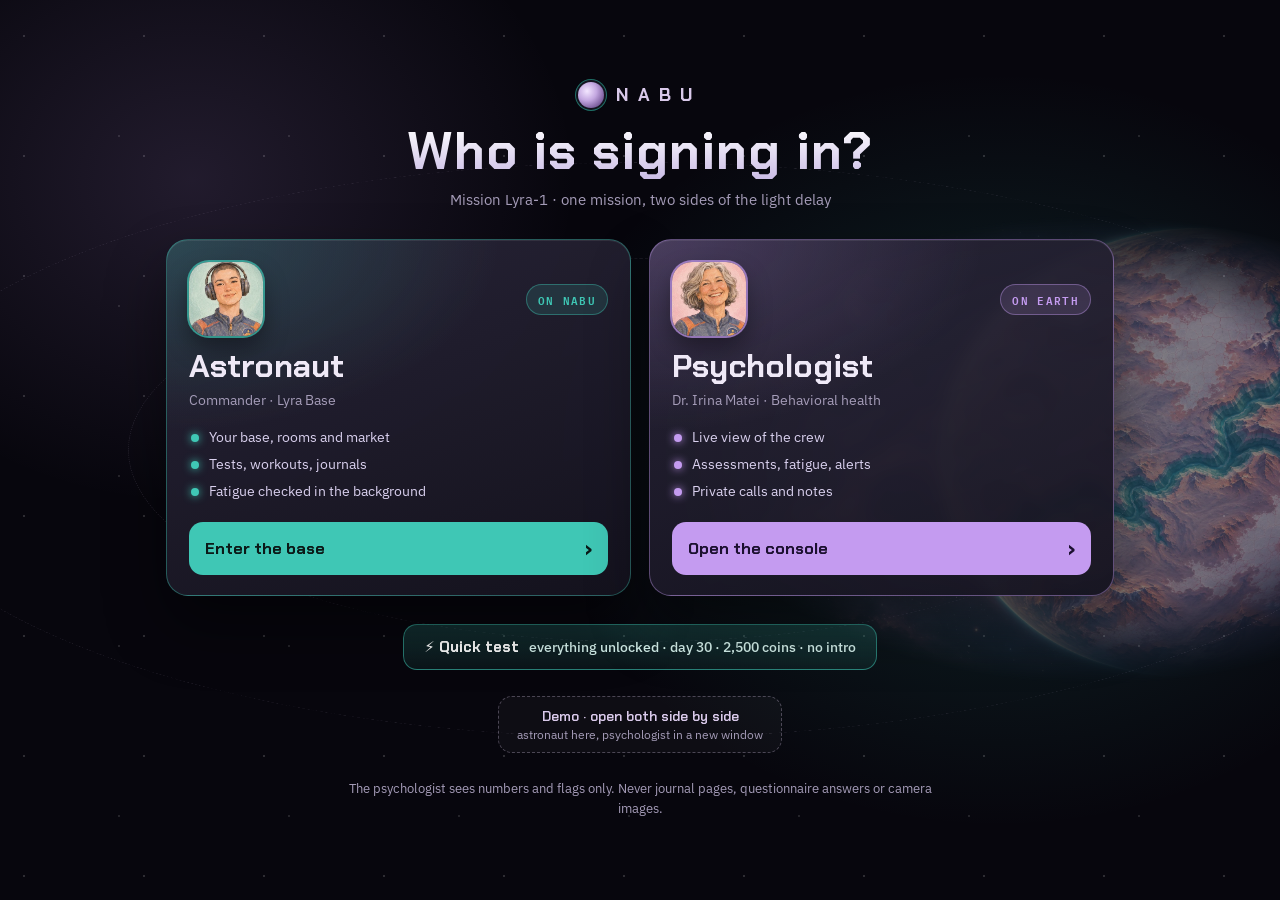
==== commit 838fa42d: "Quick test mode: everything unlocked, no intro, shortcuts panel (?test) Co-Authored-By: Claude Opus " ====
--- a/index.html
+++ b/index.html
@@ -172,6 +172,7 @@
           <span class="gc-go">Open the console <b>›</b></span>
         </button>
       </div>
+      <button class="gate-test" id="gate-test"><b>⚡ Quick test</b> everything unlocked · day 30 · 2,500 coins · no intro</button>
       <button class="gate-both" id="gate-both">Demo · open both side by side <span>astronaut here, psychologist in a new window</span></button>
       <p class="gate-foot">The psychologist sees numbers and flags only. Never journal pages, questionnaire answers or camera images.</p>
     </div>
--- a/styles.css
+++ b/styles.css
@@ -1639,3 +1639,22 @@
   box-shadow: inset 0 0 .25cqw rgba(0,0,0,.45), inset 0 0 1.4cqw rgba(30,20,10,.12); }
 .room.cmdroom .tv-screen.boot { animation: lapOn 1.1s ease-out both; }
 @keyframes lapOn { 0% { opacity: 0; } 35% { opacity: 1; filter: brightness(1.25) saturate(.9); } 100% { opacity: 1; filter: none; } }
+/* the laptop shows its white screen until the app has drawn, then the app fades in (opacity only: cheap on any laptop) */
+.room.cmdroom .tv-screen.boot { animation: none; opacity: 0; }
+.room.cmdroom .tv-screen.on { animation: lapIn .45s ease-out both; }
+@keyframes lapIn { from { opacity: 0; } to { opacity: 1; } }
+.tv-host.laptop { background: #fbfbfd; }
+#flight { will-change: transform, opacity; contain: layout paint; }
+#flight video { transform: translateZ(0); }
+/* quick test entry and the test shortcuts */
+.gate-test { margin-top: 18px; display: inline-flex; align-items: center; gap: 10px; padding: 12px 20px; border-radius: 14px; border: 1px solid rgba(63,199,181,.55);
+  background: linear-gradient(180deg, rgba(63,199,181,.22), rgba(63,199,181,.08)); color: #d9f5f0; font: 500 13.5px var(--font-body); cursor: pointer; transition: transform .2s, background .2s; }
+.gate-test b { font: 700 15px var(--font-display); color: #fff; }
+.gate-test:hover { transform: translateY(-2px); background: linear-gradient(180deg, rgba(63,199,181,.32), rgba(63,199,181,.12)); }
+.testbar { position: fixed; z-index: 900; left: 50%; bottom: 10px; transform: translateX(-50%); display: flex; align-items: center; gap: 6px; flex-wrap: wrap; justify-content: center;
+  max-width: calc(100vw - 24px); padding: 6px 8px; border-radius: 14px; background: rgba(8,12,24,.92); border: 1px solid rgba(63,199,181,.4); box-shadow: 0 10px 30px rgba(0,0,0,.45); }
+.testbar .tb-tag { font: 700 10px/1 var(--font-body); letter-spacing: .14em; text-transform: uppercase; color: #3fc7b5; padding: 0 6px; }
+.testbar button { padding: 6px 11px; border-radius: 9px; border: 1px solid rgba(255,255,255,.12); background: rgba(255,255,255,.06); color: #e8ecf6; font: 600 12px var(--font-body); cursor: pointer; }
+.testbar button:hover { background: rgba(63,199,181,.22); border-color: rgba(63,199,181,.5); }
+.testbar { top: 66px; bottom: auto; left: auto; right: 16px; transform: none; padding: 4px 6px; gap: 4px; }
+.testbar button { padding: 5px 9px; font-size: 11.5px; }
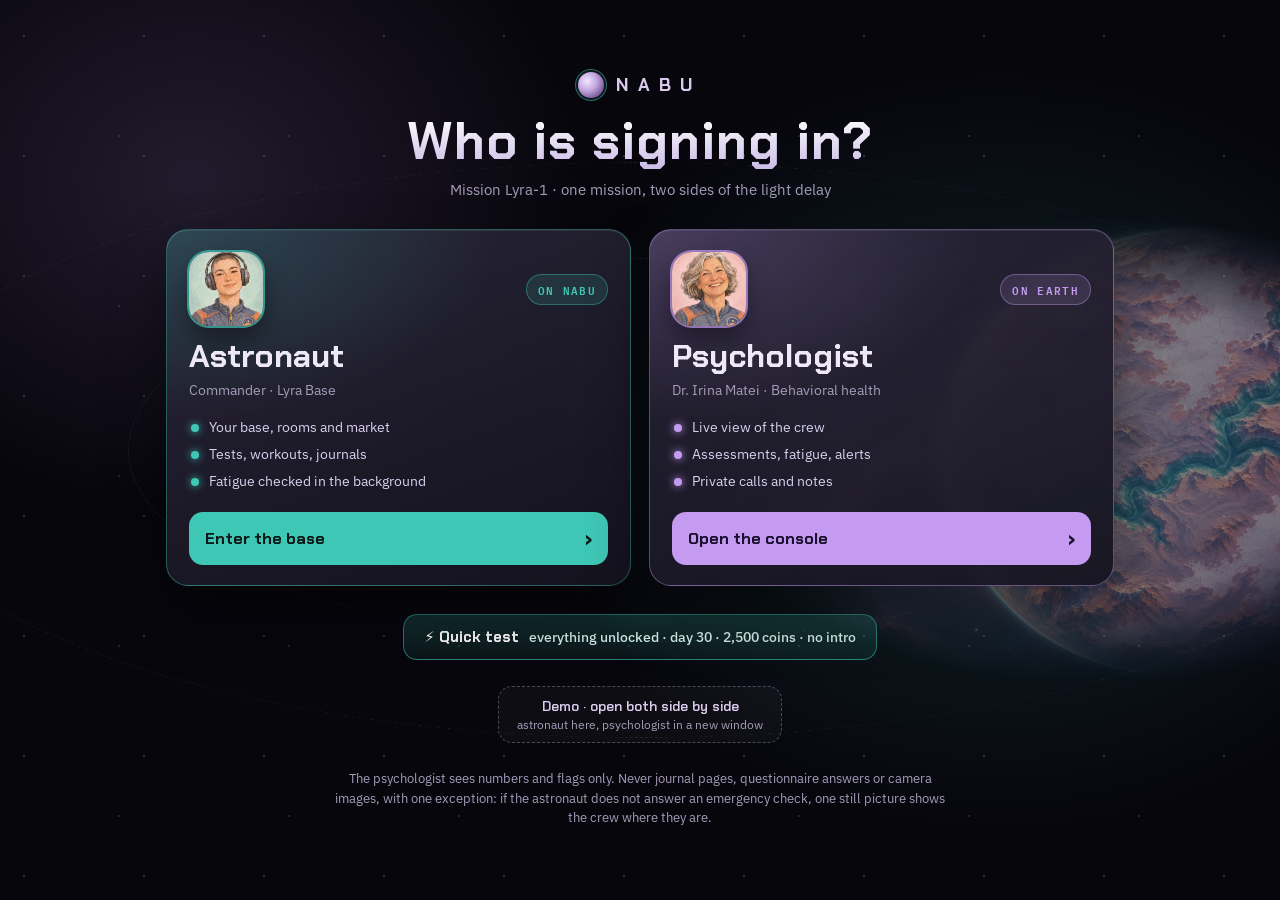
==== commit 647712ca: "Emergency still: if the astronaut does not answer Are you OK?, one small camera frame and the room r" ====
--- a/index.html
+++ b/index.html
@@ -3,7 +3,18 @@
 <head>
 <meta charset="utf-8">
 <meta name="viewport" content="width=device-width, initial-scale=1, viewport-fit=cover">
-<title>Nabu</title>
+<title>Nabu · Astronaut health game</title>
+<meta name="description" content="A cozy space-habitat game about astronaut health. Live on planet Nabu for a 180-day mission: decorate your base, keep a journal, and check your health on the laptop. NASA Space Apps Challenge 2026.">
+<meta name="theme-color" content="#14121c">
+<meta property="og:type" content="website">
+<meta property="og:site_name" content="Nabu">
+<meta property="og:title" content="Nabu · Astronaut health game">
+<meta property="og:description" content="Live on planet Nabu for a 180-day mission: build your base, keep a journal and look after your body and mind. Play in your browser.">
+<meta property="og:url" content="https://nabu-lyra.vercel.app/">
+<meta property="og:image" content="https://nabu-lyra.vercel.app/docs/og.jpg">
+<meta property="og:image:width" content="1200"><meta property="og:image:height" content="630">
+<meta name="twitter:card" content="summary_large_image">
+<meta name="twitter:image" content="https://nabu-lyra.vercel.app/docs/og.jpg">
 <link rel="icon" href="data:image/svg+xml,%3Csvg xmlns='http://www.w3.org/2000/svg' viewBox='0 0 32 32'%3E%3Ccircle cx='16' cy='16' r='14' fill='%23c3a7e0'/%3E%3Ccircle cx='12' cy='12' r='5' fill='%23f3e6ff'/%3E%3C/svg%3E">
 <link rel="preconnect" href="https://fonts.googleapis.com">
 <link rel="preconnect" href="https://fonts.gstatic.com" crossorigin>
@@ -26,6 +37,7 @@
       <span id="hud-coins-val">0</span>
       <span class="hud-coins-plus">+</span>
     </button>
+    <button class="link-code" id="link-code" hidden title="Give this code to the psychologist to follow you live from any device"><i></i><span>Link</span><b id="link-code-v"></b></button>
     <span class="cam-dot" id="cam-dot" hidden title="The camera measures fatigue in the background (numbers only, no images)"><i></i>camera</span>
     <div class="hud-sim">
       <button class="ghost" id="btn-next-day" title="Simulate one day passing (demo)">Next day ▸</button>
@@ -174,7 +186,7 @@
       </div>
       <button class="gate-test" id="gate-test"><b>⚡ Quick test</b> everything unlocked · day 30 · 2,500 coins · no intro</button>
       <button class="gate-both" id="gate-both">Demo · open both side by side <span>astronaut here, psychologist in a new window</span></button>
-      <p class="gate-foot">The psychologist sees numbers and flags only. Never journal pages, questionnaire answers or camera images.</p>
+      <p class="gate-foot">The psychologist sees numbers and flags only. Never journal pages, questionnaire answers or camera images, with one exception: if the astronaut does not answer an emergency check, one still picture shows the crew where they are.</p>
     </div>
   </div>
 
@@ -214,7 +226,8 @@
     <button class="cine-skip" id="cine-skip">Skip ▸</button>
   </div>
 
-  <script>window.NABU_EMBED = true;</script>
+  <script>window.NABU_EMBED = true; window.NABU_SIDE = "a";</script>
+  <script src="sync.js"></script>
   <script src="monitor.js"></script>
   <script type="module" src="app.js"></script>
 </body>
--- a/styles.css
+++ b/styles.css
@@ -1658,3 +1658,61 @@
 .testbar button:hover { background: rgba(63,199,181,.22); border-color: rgba(63,199,181,.5); }
 .testbar { top: 66px; bottom: auto; left: auto; right: 16px; transform: none; padding: 4px 6px; gap: 4px; }
 .testbar button { padding: 5px 9px; font-size: 11.5px; }
+/* link code for the psychologist (cross-device live link) */
+.link-code { display: inline-flex; align-items: center; gap: 6px; padding: 5px 10px; border-radius: 999px; border: 1px solid rgba(63,199,181,.45); background: rgba(63,199,181,.1); color: #bfeee6; font: 600 11px var(--font-body); cursor: pointer; margin-right: 8px; }
+.link-code i { width: 7px; height: 7px; border-radius: 50%; background: #3fc7b5; box-shadow: 0 0 8px #3fc7b5; }
+.link-code b { font: 700 12px var(--font-mono, monospace); letter-spacing: .12em; color: #fff; }
+.link-code:hover { background: rgba(63,199,181,.2); }
+/* ═════════ laptop: lean in so the screen fills the frame ═════════
+   screen centre (49.98%, 42.56%) moves to the frame centre and grows 1.26x: the app reads like a real laptop screen. */
+.room.cmdroom .scene { transform-origin: 0 0; transition: transform .95s cubic-bezier(.22, 1, .36, 1); will-change: transform; }
+.room.cmdroom.lapzoom .scene { transform: translate(-12.97%, -3.63%) scale(1.26); }
+.room.cmdroom.lapzoom .kb-hint { opacity: 0; }
+/* compact controls on the laptop bezel, softly rounded (Watermelon-style pills) */
+.room.cmdroom .console-leave, .room.cmdroom .exit-btn { transition: transform .35s cubic-bezier(.34, 1.56, .64, 1), background .2s, top .5s, bottom .5s, padding .3s; }
+.room.cmdroom.lapzoom .console-leave, .room.cmdroom.lapzoom .exit-btn { top: 8px; bottom: auto; padding: 4px 12px 4px 4px; border-radius: 999px; box-shadow: 0 6px 18px rgba(0,0,0,.35); }
+.room.cmdroom.lapzoom .console-leave b, .room.cmdroom.lapzoom .exit-btn .exit-ic { width: 22px; height: 22px; font-size: 15px; }
+.room.cmdroom.lapzoom .console-leave small, .room.cmdroom.lapzoom .exit-btn small { display: none; }
+.room.cmdroom.lapzoom .console-leave span, .room.cmdroom.lapzoom .exit-btn span { font-size: 12.5px; }
+.room.cmdroom .console-leave:active, .room.cmdroom .exit-btn:active { transform: scale(.95); }
+.room.cmdroom .tv-screen { transition: opacity .3s ease; }
+/* while the Health app starts, a loader on the white screen; it spins on the compositor, so it keeps moving
+   even while a slow laptop is busy starting the app */
+.lap-boot { position: absolute; inset: 0; z-index: 3; display: grid; place-content: center; justify-items: center; gap: 1.1cqw; pointer-events: none;
+  color: #5b6b82; font: 600 max(12px, 1.05cqw) var(--font-body); opacity: 0; transition: opacity .35s ease; }
+.lap-boot i { width: 2.6cqw; height: 2.6cqw; min-width: 26px; min-height: 26px; border-radius: 50%; border: 3px solid rgba(63,199,181,.22); border-top-color: #3fc7b5; animation: lapSpin .8s linear infinite; will-change: transform; }
+@keyframes lapSpin { to { transform: rotate(360deg); } }
+.tv-host.laptop:has(.tv-screen.boot) .lap-boot { opacity: 1; transition-delay: .5s; }
+.pj-count b { color: #b77a12; } .pj-count.ready { color: #1f7a6a; font-weight: 600; } .pj-count.ready b { color: #1f7a6a; }
+
+.sh-bar { display: block; height: 6px; margin: 8px 2px 0; border-radius: 99px; background: rgba(0,0,0,.1); overflow: hidden; } .sh-bar i { display: block; height: 100%; background: linear-gradient(90deg, #e2a63b, #f3c968); border-radius: inherit; }
+.dt-fixed { font: 600 11px var(--font-body); color: #9fb0c8; padding: 0 6px; }
+/* living-room TV: health summary */
+.ws-health .wsh { display: flex; align-items: center; gap: 22px; margin-top: 10px; }
+.wsh-ring { width: 118px; height: 118px; flex: none; }
+.wsh-ring circle { fill: none; stroke-width: 7; } .wsh-ring .bg { stroke: rgba(150,200,255,.15); } .wsh-ring .fg { stroke: #3fc7b5; stroke-linecap: round; transform: rotate(-90deg); transform-origin: 38px 38px; }
+.wsh-ring text { fill: #fff; font: 700 22px var(--font-mono, monospace); text-anchor: middle; }
+.wsh-rows { display: grid; grid-template-columns: auto auto; gap: 6px 16px; font: 600 18px var(--font-mono, monospace); }
+.wsh-rows span { color: #8fb3e6; } .wsh-rows b { color: #fff; text-align: right; } .wsh-rows i { font-style: normal; color: #8fb3e6; font-size: 13px; }
+/* the land of Nabu */
+.land { position: relative; height: min(62vh, 560px); border-radius: 16px; overflow: hidden; background: #2a2440; cursor: grab; touch-action: none; }
+.land.grab { cursor: grabbing; }
+.land img { position: absolute; left: 50%; top: 50%; max-width: none; user-select: none; will-change: transform; }
+.land.scope { border-radius: 50%; width: min(62vh, 560px); margin: 0 auto; box-shadow: inset 0 0 0 10px #10141f, inset 0 0 60px 30px rgba(0,0,0,.75), 0 18px 50px rgba(0,0,0,.45); }
+.land.scope::after { content: ""; position: absolute; inset: 0; border-radius: 50%; box-shadow: inset 0 0 0 10px #10141f, inset 0 0 70px 26px rgba(0,0,0,.8); pointer-events: none; }
+.reticle { position: absolute; inset: 0; pointer-events: none; z-index: 2;
+  background: linear-gradient(rgba(127,227,212,.55), rgba(127,227,212,.55)) center / 1px 34% no-repeat, linear-gradient(90deg, rgba(127,227,212,.55), rgba(127,227,212,.55)) center / 34% 1px no-repeat; }
+/* NASA tech browser */
+.tech-host { height: min(70vh, 720px); border-radius: 14px; overflow: hidden; background: #f1f5f9; }
+.tech-host iframe { width: 100%; height: 100%; border: 0; }
+/* photo board */
+.cork { display: grid; grid-template-columns: repeat(auto-fill, minmax(150px, 1fr)); gap: 18px; padding: 22px; border-radius: 16px; background: #b98b5b radial-gradient(rgba(0,0,0,.08) 1px, transparent 1.5px) 0 0 / 6px 6px; box-shadow: inset 0 0 0 8px #7a5432, inset 0 6px 18px rgba(0,0,0,.35); }
+.pin { position: relative; margin: 0; padding: 8px 8px 6px; background: #fdfaf3; box-shadow: 0 6px 14px rgba(0,0,0,.3); transform: rotate(var(--r)); transition: transform .25s; }
+.pin:hover { transform: rotate(0) scale(1.04); z-index: 2; }
+.pin img { display: block; width: 100%; aspect-ratio: 4/3; object-fit: cover; }
+.pin figcaption { font: 500 12px var(--font-body); color: #4a3a2a; margin-top: 5px; white-space: nowrap; overflow: hidden; text-overflow: ellipsis; }
+.pin .tack { position: absolute; top: -6px; left: 50%; width: 14px; height: 14px; margin-left: -7px; border-radius: 50%; background: radial-gradient(circle at 35% 35%, #ff8a7a, #c0392b); box-shadow: 0 2px 3px rgba(0,0,0,.4); }
+.pin-x { position: absolute; top: 4px; right: 4px; width: 24px; height: 24px; border-radius: 50%; border: 0; background: rgba(0,0,0,.55); color: #fff; cursor: pointer; opacity: 0; transition: opacity .2s; }
+.pin:hover .pin-x { opacity: 1; }
+.pin.add { display: grid; place-items: center; align-content: center; gap: 4px; min-height: 140px; border: 2px dashed rgba(253,250,243,.8); background: rgba(253,250,243,.15); color: #fdfaf3; cursor: pointer; transform: none; }
+.pin.add span { font-size: 34px; line-height: 1; } .pin.add small { font: 600 13px var(--font-body); }
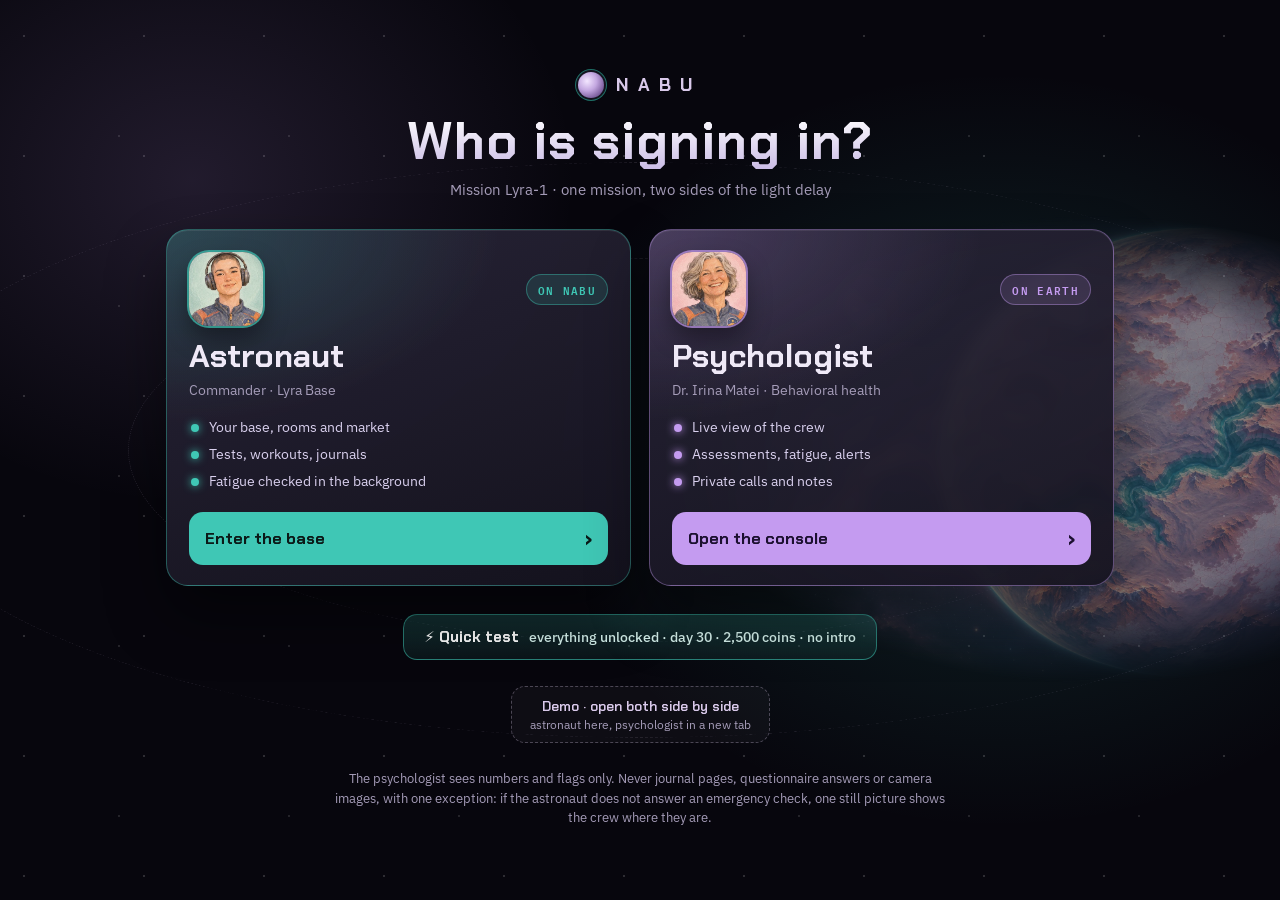
==== commit a699a7c4: "Open astronaut and psychologist side by side in two tabs Psychologist button in the astronaut HUD, A" ====
--- a/index.html
+++ b/index.html
@@ -38,6 +38,7 @@
       <span class="hud-coins-plus">+</span>
     </button>
     <button class="link-code" id="link-code" hidden title="Give this code to the psychologist to follow you live from any device"><i></i><span>Link</span><b id="link-code-v"></b></button>
+    <a class="psy-tab" id="psy-tab" href="doctor.html" target="nabu-psy" hidden title="Open the psychologist's console in another tab (both stay open)">Psychologist ↗</a>
     <span class="cam-dot" id="cam-dot" hidden title="The camera measures fatigue in the background (numbers only, no images)"><i></i>camera</span>
     <div class="hud-sim">
       <button class="ghost" id="btn-next-day" title="Simulate one day passing (demo)">Next day ▸</button>
@@ -185,7 +186,7 @@
         </button>
       </div>
       <button class="gate-test" id="gate-test"><b>⚡ Quick test</b> everything unlocked · day 30 · 2,500 coins · no intro</button>
-      <button class="gate-both" id="gate-both">Demo · open both side by side <span>astronaut here, psychologist in a new window</span></button>
+      <button class="gate-both" id="gate-both">Demo · open both side by side <span>astronaut here, psychologist in a new tab</span></button>
       <p class="gate-foot">The psychologist sees numbers and flags only. Never journal pages, questionnaire answers or camera images, with one exception: if the astronaut does not answer an emergency check, one still picture shows the crew where they are.</p>
     </div>
   </div>
--- a/styles.css
+++ b/styles.css
@@ -1716,3 +1716,10 @@
 .pin:hover .pin-x { opacity: 1; }
 .pin.add { display: grid; place-items: center; align-content: center; gap: 4px; min-height: 140px; border: 2px dashed rgba(253,250,243,.8); background: rgba(253,250,243,.15); color: #fdfaf3; cursor: pointer; transform: none; }
 .pin.add span { font-size: 34px; line-height: 1; } .pin.add small { font: 600 13px var(--font-body); }
+
+.risk-chip { display: inline-flex; align-items: center; margin-left: 8px; padding: 4px 10px; border-radius: 999px; font: 600 11px var(--font-mono, monospace); color: #bfeee6; background: rgba(63,199,181,.12); border: 1px solid rgba(63,199,181,.35); white-space: nowrap; }
+.risk-chip.shut { color: #ffd9a8; background: rgba(226,166,59,.16); border-color: rgba(226,166,59,.5); }
+.psy-tab { display: inline-flex; align-items: center; padding: 5px 10px; border-radius: 999px; border: 1px solid rgba(200,180,255,.4); background: rgba(160,130,255,.1); color: #e2d9ff; font: 600 11px var(--font-body); text-decoration: none; margin-right: 8px; }
+.psy-tab:hover { background: rgba(160,130,255,.2); }
+.psy-tab[hidden] { display: none; }
+@media (max-width: 640px) { .psy-tab { display: none; } }
